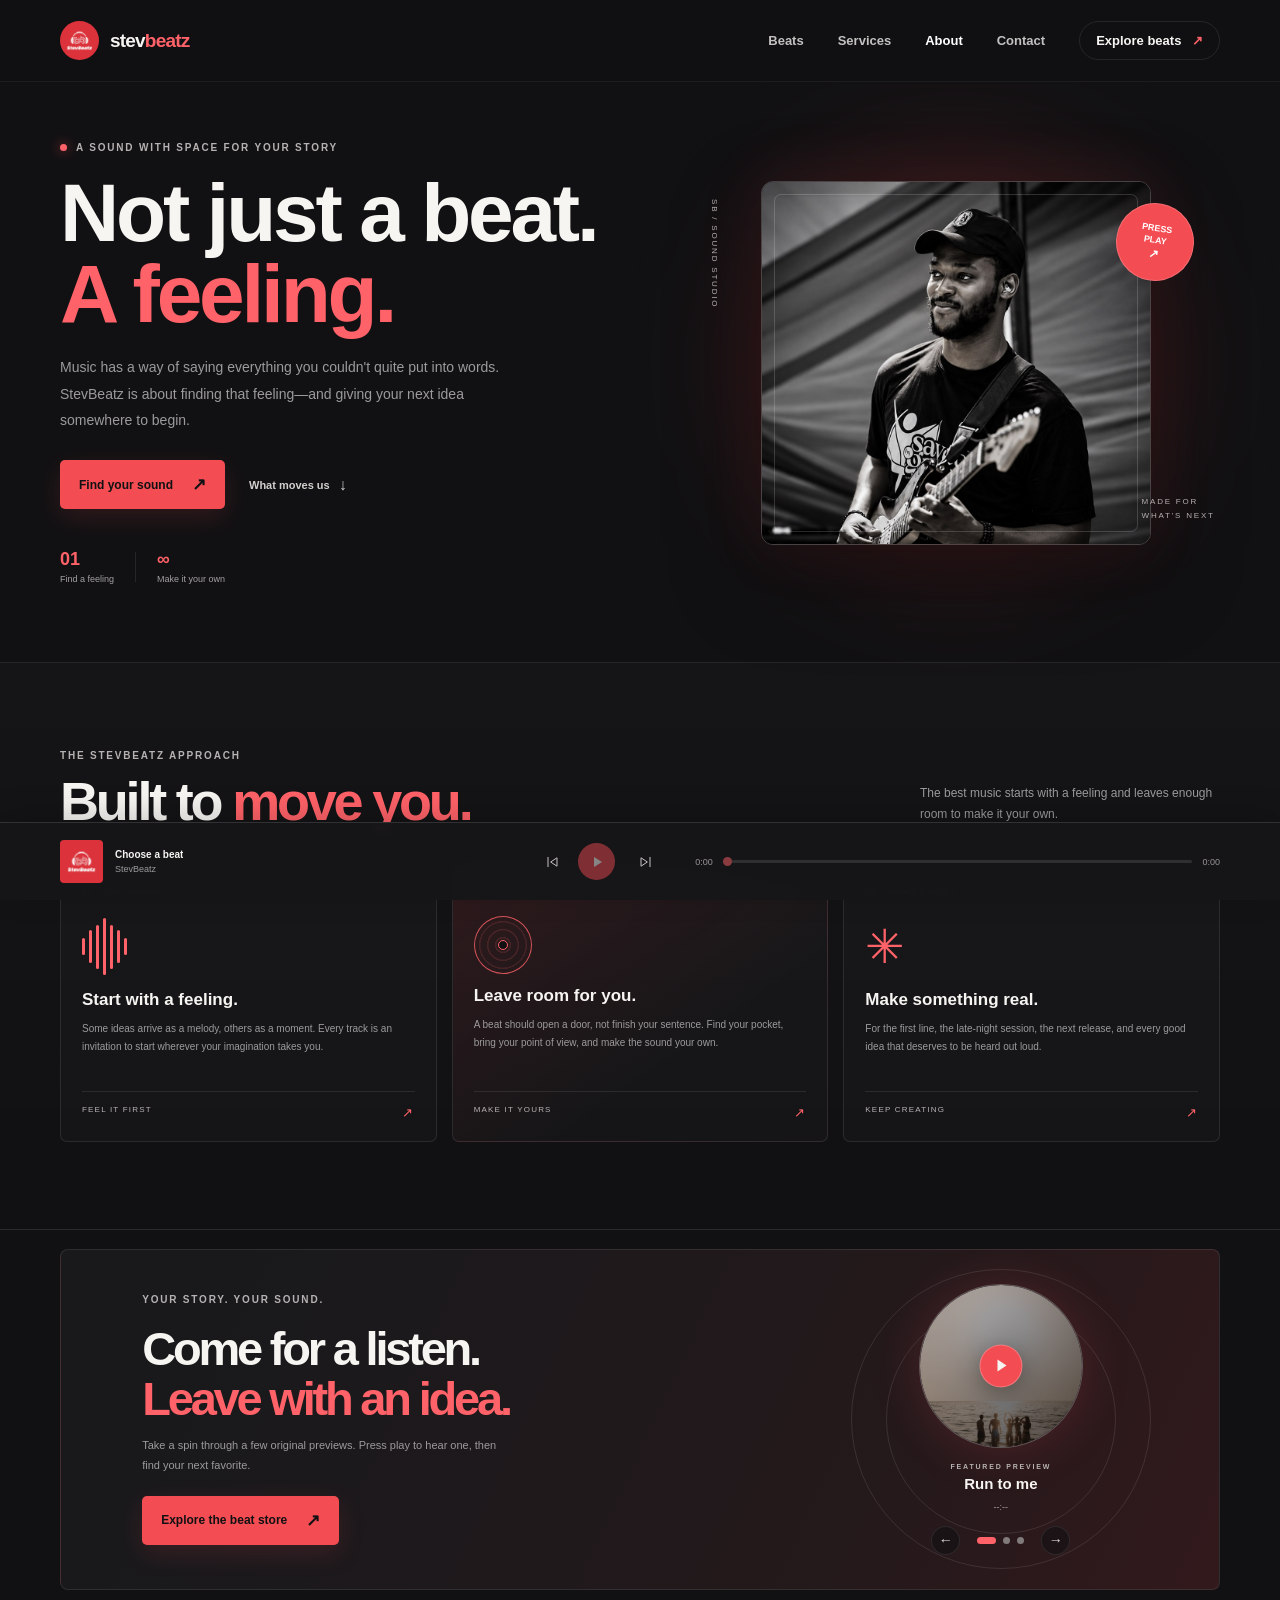
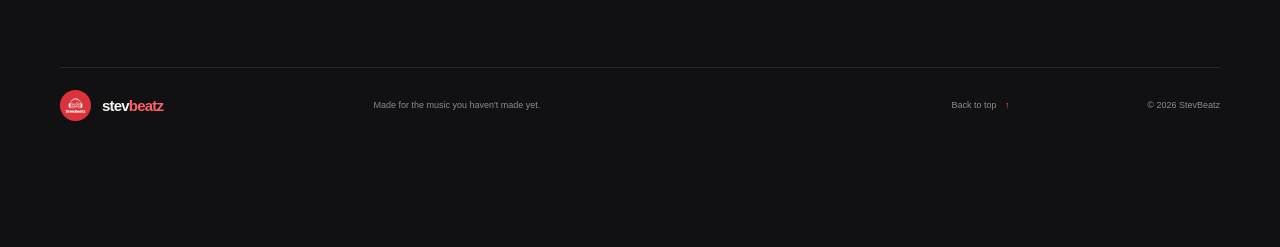
==== about.html @ 4cb7e331 "update" ====
<!doctype html>
<html lang="en">
  <head>
    <meta charset="utf-8">
    <meta name="viewport" content="width=device-width, initial-scale=1">
    <meta name="theme-color" content="#111113">
    <meta name="robots" content="index,follow,max-image-preview:large">
    <meta name="description" content="Meet StevBeatz, an independent music producer creating original beats and helping artists shape their sound from the first idea to the final mix.">
    <meta property="og:type" content="website">
    <meta property="og:site_name" content="StevBeatz">
    <meta property="og:title" content="About StevBeatz | Music Producer &amp; Original Beats">
    <meta property="og:description" content="Meet StevBeatz, an independent music producer creating original beats and helping artists shape their sound from the first idea to the final mix.">
    <meta property="og:url" content="https://stevbeatz.com.gh/about.html">
    <meta property="og:image" content="https://stevbeatz.com.gh/images/stevbeatz-cover.jpg">
    <meta property="og:image:alt" content="StevBeatz artwork">
    <meta name="twitter:card" content="summary_large_image">
    <meta name="twitter:title" content="About StevBeatz | Music Producer &amp; Original Beats">
    <meta name="twitter:description" content="Meet StevBeatz, an independent music producer creating original beats and helping artists shape their sound from the first idea to the final mix.">
    <meta name="twitter:image" content="https://stevbeatz.com.gh/images/stevbeatz-cover.jpg">
    <meta name="twitter:image:alt" content="StevBeatz artwork">
    <link rel="canonical" href="https://stevbeatz.com.gh/about.html">
    <title>About StevBeatz | Music Producer &amp; Original Beats</title>
    <script type="application/ld+json">
      {
        "@context": "https://schema.org",
        "@type": "AboutPage",
        "name": "About StevBeatz",
        "url": "https://stevbeatz.com.gh/about.html",
        "isPartOf": { "@id": "https://stevbeatz.com.gh/#website" },
        "about": { "@id": "https://stevbeatz.com.gh/#organization" }
      }
    </script>
    <link rel="icon" href="images/stevbeatz-cover.jpg" type="image/jpeg">
    <link rel="preload" href="images/stevbeatz-cover.jpg" as="image">
    <link rel="stylesheet" href="css/styles.css">
    <script src="js/app.js?v=2" defer></script>
    <script src="js/player.js?v=2" defer></script>
    <script src="js/listening-slideshow.js?v=1" defer></script>
    <script src="js/beats.js?v=2" defer></script>
    <script src="js/contact.js?v=2" defer></script>
    <script src="js/navigation.js?v=2" defer></script>
  </head>
  <body>
    <a class="skip-link" href="#main-content">Skip to content</a>
    <header class="site-header" id="top">
      <a class="brand" href="index.html#home" aria-label="StevBeatz home"><img src="images/stevbeatz-cover.jpg" alt="" width="44" height="44"><span>stev<span class="brand-accent">beatz</span></span></a>
      <button class="menu-toggle" type="button" aria-expanded="false" aria-controls="primary-nav" aria-label="Open navigation"><span></span><span></span></button>
      <nav class="primary-nav" id="primary-nav" aria-label="Main navigation"><a href="beats.html">Beats</a><a href="index.html#services">Services</a><a href="about.html" aria-current="page">About</a><a href="contact-us.html">Contact</a><a class="nav-cta" href="beats.html">Explore beats <span aria-hidden="true">↗</span></a></nav>
    </header>
    <main id="main-content">
      <section class="inner-hero page-width about-hero">
        <div class="inner-hero-copy">
          <p class="eyebrow"><span class="live-dot"></span> A sound with space for your story</p>
          <h1>Not just a beat.<br><span>A feeling.</span></h1>
          <p>Music has a way of saying everything you couldn't quite put into words. StevBeatz is about finding that feeling—and giving your next idea somewhere to begin.</p>
          <div class="hero-actions"><a class="button button-primary" href="beats.html">Find your sound <span aria-hidden="true">↗</span></a><a class="text-link" href="#the-approach">What moves us <span aria-hidden="true">↓</span></a></div>
          <div class="about-stat-row"><div><strong>01</strong><span>Find a feeling</span></div><i></i><div><strong>∞</strong><span>Make it your own</span></div></div>
        </div>
        <div class="inner-hero-visual">
          <div class="visual-halo"></div><div class="about-record"><img src="images/steve-portrait.jpg" alt="StevBeatz playing electric guitar during a performance" width="1000" height="932" fetchpriority="high" decoding="async"></div>
          <span class="visual-index">SB / SOUND STUDIO</span><span class="visual-stamp">PRESS<br>PLAY <b>↗</b></span><span class="visual-note">MADE FOR<br>WHAT'S NEXT</span>
        </div>
      </section>
      <section class="manifesto-section section-pad" id="the-approach">
        <div class="page-width">
          <div class="section-heading"><div><p class="eyebrow">The StevBeatz approach</p><h2>Built to <span>move you.</span></h2></div><p class="section-intro">The best music starts with a feeling and leaves enough room to make it your own.</p></div>
          <div class="manifesto-grid">
            <article class="manifesto-card"><span class="manifesto-index">01 / THE SPARK</span><span class="manifesto-symbol symbol-wave" aria-hidden="true"><i></i><i></i><i></i><i></i><i></i><i></i><i></i></span><h3>Start with a feeling.</h3><p>Some ideas arrive as a melody, others as a moment. Every track is an invitation to start wherever your imagination takes you.</p><span class="manifesto-detail">FEEL IT FIRST <span>↗</span></span></article>
            <article class="manifesto-card manifesto-card-featured"><span class="manifesto-index">02 / YOUR STORY</span><span class="manifesto-symbol symbol-record" aria-hidden="true"><i></i></span><h3>Leave room for you.</h3><p>A beat should open a door, not finish your sentence. Find your pocket, bring your point of view, and make the sound your own.</p><span class="manifesto-detail">MAKE IT YOURS <span>↗</span></span></article>
            <article class="manifesto-card"><span class="manifesto-index">03 / WHAT'S NEXT</span><span class="manifesto-symbol symbol-flare" aria-hidden="true">✳</span><h3>Make something real.</h3><p>For the first line, the late-night session, the next release, and every good idea that deserves to be heard out loud.</p><span class="manifesto-detail">KEEP CREATING <span>↗</span></span></article>
          </div>
        </div>
      </section>
      <section class="listening-section page-width">
        <div class="listening-card">
          <div class="listening-copy">
            <p class="eyebrow">Your story. Your sound.</p>
            <h2>Come for a listen.<br><span>Leave with an idea.</span></h2>
            <p>Take a spin through a few original previews. Press play to hear one, then find your next favorite.</p>
            <a class="button button-primary" href="beats.html">Explore the beat store <span aria-hidden="true">↗</span></a>
          </div>
          <div class="listening-art">
            <span class="listening-orbit orbit-a" aria-hidden="true"></span>
            <span class="listening-orbit orbit-b" aria-hidden="true"></span>
            <div class="listening-slides" aria-label="Featured beat previews">
              <article class="listening-slide beat-card" data-title="Run to me" data-src="audio/Run%20to%20me.mp3" aria-roledescription="slide" aria-label="1 of 3">
                <div class="listening-slide-art beat-art">
                  <img src="images/sunset-cover.jpg" alt="Friends enjoying an evening at the beach" loading="lazy" width="800" height="1200">
                  <button class="card-play listening-play" type="button" aria-label="Play Run to me"><span class="play-icon" aria-hidden="true"></span></button>
                </div>
                <div class="listening-slide-info"><span class="eyebrow">FEATURED PREVIEW</span><h3>Run to me</h3><span class="track-length">--:--</span></div>
              </article>
              <article class="listening-slide beat-card" data-title="Move it" data-src="audio/Move%20it.mp3" aria-roledescription="slide" aria-label="2 of 3" hidden>
                <div class="listening-slide-art beat-art art-blue art-photo art-move">
                  <img src="images/city-cover.jpg" alt="City lights after dark" loading="lazy" width="1200" height="1200">
                  <button class="card-play listening-play" type="button" aria-label="Play Move it"><span class="play-icon" aria-hidden="true"></span></button>
                </div>
                <div class="listening-slide-info"><span class="eyebrow">FEATURED PREVIEW</span><h3>Move it</h3><span class="track-length">--:--</span></div>
              </article>
              <article class="listening-slide beat-card" data-title="Blue" data-src="audio/Blue.mp3" aria-roledescription="slide" aria-label="3 of 3" hidden>
                <div class="listening-slide-art beat-art art-photo">
                  <img src="images/boat-cover.jpg" alt="A boat resting on a quiet lake" loading="lazy" width="800" height="1200">
                  <button class="card-play listening-play" type="button" aria-label="Play Blue"><span class="play-icon" aria-hidden="true"></span></button>
                </div>
                <div class="listening-slide-info"><span class="eyebrow">FEATURED PREVIEW</span><h3>Blue</h3><span class="track-length">--:--</span></div>
              </article>
            </div>
            <div class="listening-controls" role="group" aria-label="Beat slideshow controls">
              <button class="listening-step" type="button" data-slide-step="-1" aria-label="Previous beat">←</button>
              <div class="listening-pagination" role="group" aria-label="Choose a beat">
                <button class="listening-dot is-active" type="button" data-slide-to="0" aria-label="Show beat 1" aria-pressed="true"></button>
                <button class="listening-dot" type="button" data-slide-to="1" aria-label="Show beat 2" aria-pressed="false"></button>
                <button class="listening-dot" type="button" data-slide-to="2" aria-label="Show beat 3" aria-pressed="false"></button>
              </div>
              <button class="listening-step" type="button" data-slide-step="1" aria-label="Next beat">→</button>
            </div>
          </div>
        </div>
      </section>
    </main>
    <footer class="site-footer page-width"><a class="brand footer-brand" href="index.html#home"><img src="images/stevbeatz-cover.jpg" alt="" loading="lazy" width="44" height="44"><span>stev<span class="brand-accent">beatz</span></span></a><p>Made for the music you haven't made yet.</p><a class="back-to-top" href="#top">Back to top <span aria-hidden="true">↑</span></a><span class="copyright">© <span id="current-year"></span> StevBeatz</span></footer>
    <div class="audio-player" id="audio-player" aria-label="Audio player">
      <audio id="audio-element" preload="none"></audio><div class="player-track"><button class="player-cover-button" id="open-full-player" type="button" aria-label="View full beat and artwork" disabled><img id="player-cover" src="images/stevbeatz-cover.jpg" alt="" width="48" height="48"><span aria-hidden="true">↗</span></button><div class="player-track-copy"><strong id="player-title">Choose a beat</strong><span>StevBeatz</span></div></div>
      <div class="player-controls"><button class="player-skip" id="previous-track" type="button" aria-label="Previous beat"><svg viewBox="0 0 24 24" aria-hidden="true"><path d="M6 5v14M19 6l-9 6 9 6z"></path></svg></button><button class="player-play" id="player-play" type="button" aria-label="Play" disabled><span class="play-icon" aria-hidden="true"></span></button><button class="player-skip" id="next-track" type="button" aria-label="Next beat"><svg viewBox="0 0 24 24" aria-hidden="true"><path d="M18 5v14M5 6l9 6-9 6z"></path></svg></button></div>
      <div class="player-progress"><span id="current-time">0:00</span><input id="seek-bar" type="range" min="0" max="100" value="0" aria-label="Track progress" disabled><span id="duration-time">0:00</span></div><p class="player-status" id="player-status" role="status" aria-live="polite">Pick a preview to start listening.</p>
    </div>
    <dialog class="now-playing" id="now-playing" aria-labelledby="expanded-title"><div class="now-playing-panel"><button class="now-playing-close" id="close-full-player" type="button" aria-label="Close full player">×</button><div class="now-playing-art"><img id="expanded-cover" src="images/stevbeatz-cover.jpg" alt="" width="700" height="700"></div><div class="now-playing-details"><p class="eyebrow"><span class="live-dot"></span> Now playing</p><h2 id="expanded-title">Choose a beat</h2><p>StevBeatz original preview</p><div class="expanded-progress"><span id="expanded-current-time">0:00</span><input id="expanded-seek-bar" type="range" min="0" max="100" value="0" aria-label="Track progress" disabled><span id="expanded-duration-time">0:00</span></div><div class="player-controls expanded-controls"><button class="player-skip" id="expanded-previous-track" type="button" aria-label="Previous beat"><svg viewBox="0 0 24 24" aria-hidden="true"><path d="M6 5v14M19 6l-9 6 9 6z"></path></svg></button><button class="player-play" id="expanded-player-play" type="button" aria-label="Play" disabled><span class="play-icon" aria-hidden="true"></span></button><button class="player-skip" id="expanded-next-track" type="button" aria-label="Next beat"><svg viewBox="0 0 24 24" aria-hidden="true"><path d="M18 5v14M5 6l9 6-9 6z"></path></svg></button></div></div></div></dialog>
  </body>
</html>
---- css/styles.css ----
:root {
  color-scheme: dark;
  --bg: #111113;
  --surface: #19191c;
  --text: #f7f5f2;
  --muted: #9c9a9b;
  --accent: #f34c53;
  --accent-bright: #ff6268;
  --line: rgba(255, 255, 255, .09);
  --page-width: 1160px;
}

* { box-sizing: border-box; }
html { scroll-behavior: smooth; scroll-padding-top: 100px; }
body { margin: 0; padding-bottom: 104px; background: var(--bg); color: var(--text); font-family: "DM Sans", "Segoe UI", sans-serif; -webkit-font-smoothing: antialiased; }
button, input { font: inherit; }
button, a { -webkit-tap-highlight-color: transparent; }
a { color: inherit; text-decoration: none; }
button { color: inherit; }
::selection { color: #fff; background: var(--accent); }
.skip-link { position: fixed; z-index: 100; top: 10px; left: 10px; padding: 11px 15px; border-radius: 4px; background: var(--accent-bright); color: var(--bg); font-size: 13px; font-weight: 700; transform: translateY(calc(-100% - 14px)); transition: transform .2s; }
.skip-link:focus { transform: translateY(0); }
.page-width { width: min(var(--page-width), calc(100% - 64px)); margin-inline: auto; }
.visually-hidden { position: absolute; width: 1px; height: 1px; padding: 0; margin: -1px; overflow: hidden; clip: rect(0, 0, 0, 0); white-space: nowrap; border: 0; }

.site-header { position: sticky; z-index: 20; top: 0; display: flex; align-items: center; justify-content: space-between; width: 100%; height: 82px; padding: 0 max(32px, calc((100% - var(--page-width)) / 2)); border-bottom: 1px solid rgba(255,255,255,.055); background: rgba(17,17,19,.86); backdrop-filter: blur(18px); }
.brand { display: inline-flex; align-items: center; gap: 11px; font-size: 19px; font-weight: 700; letter-spacing: -.8px; }
.brand img { width: 39px; height: 39px; object-fit: cover; border-radius: 50%; }
.brand-accent { color: var(--accent-bright); }
.primary-nav { display: flex; align-items: center; gap: 34px; color: #c4c1c1; font-size: 13px; font-weight: 600; }
.primary-nav > a:not(.nav-cta):hover, .text-link:hover, .back-to-top:hover { color: var(--accent-bright); }
.nav-cta { padding: 11px 16px; border: 1px solid var(--line); border-radius: 999px; color: var(--text); transition: border-color .2s, background .2s; }
.nav-cta:hover { border-color: var(--accent); background: rgba(243,76,83,.1); }
.nav-cta span { padding-left: 7px; color: var(--accent-bright); }
.menu-toggle { display: none; }

.hero { position: relative; display: grid; grid-template-columns: 1fr .86fr; align-items: center; gap: 58px; min-height: 635px; padding-top: 42px; padding-bottom: 63px; }
.hero-copy { position: relative; z-index: 2; padding-top: 6px; }
.eyebrow { display: flex; align-items: center; gap: 9px; margin: 0 0 19px; color: #b7b2b1; font-size: 10px; font-weight: 700; letter-spacing: 1.8px; text-transform: uppercase; }
.live-dot { display: inline-block; flex: 0 0 auto; width: 7px; height: 7px; border-radius: 50%; background: var(--accent-bright); box-shadow: 0 0 12px rgba(243,76,83,.7); }
h1, h2, h3 { margin-top: 0; }
h1, h2 { font-family: "Segoe UI", sans-serif; letter-spacing: -3.2px; }
h1 { margin-bottom: 22px; font-size: clamp(56px, 7vw, 88px); font-weight: 600; line-height: .99; }
h1 span, h2 span { color: var(--accent-bright); }
.hero-description { max-width: 415px; margin-bottom: 29px; color: var(--muted); font-size: 15px; line-height: 1.85; }
.hero-actions { display: flex; align-items: center; gap: 24px; flex-wrap: wrap; }
.button { display: inline-flex; min-height: 49px; align-items: center; justify-content: center; gap: 19px; padding: 0 19px; border-radius: 5px; font-size: 12px; font-weight: 700; transition: transform .2s, background .2s, box-shadow .2s; }
.button:hover { transform: translateY(-2px); }
.button-primary { background: var(--accent); color: var(--bg); box-shadow: 0 8px 26px rgba(243,76,83,.15); }
.button-primary:hover { background: var(--accent-bright); box-shadow: 0 10px 30px rgba(243,76,83,.28); }
.button-primary span { font-size: 17px; }
.text-link { display: inline-flex; align-items: center; gap: 9px; color: #d3d0ce; font-size: 11px; font-weight: 600; transition: color .2s; }
.text-link span { font-size: 16px; }
.hero-note { display: flex; align-items: center; gap: 15px; margin-top: 52px; color: var(--muted); font-size: 10px; line-height: 1.7; }
.hero-note strong { color: #e5e1df; font-size: 11px; font-weight: 600; }
.note-bars { display: flex; height: 29px; align-items: center; gap: 3px; }
.note-bars i { width: 3px; height: 11px; border-radius: 3px; background: var(--accent); animation: equalize .85s ease-in-out infinite alternate; }
.note-bars i:nth-child(2) { height: 23px; animation-delay: .2s; }
.note-bars i:nth-child(3) { height: 16px; animation-delay: .4s; }
.note-bars i:nth-child(4) { height: 26px; animation-delay: .12s; }
.note-bars i:nth-child(5) { height: 12px; animation-delay: .3s; }
@keyframes equalize { to { transform: scaleY(.42); opacity: .65; } }
.hero-art { position: relative; display: grid; min-height: 440px; place-items: center; }
.art-glow { position: absolute; width: 75%; aspect-ratio: 1; border-radius: 50%; background: rgba(243,76,83,.19); filter: blur(76px); }
.art-frame { position: relative; z-index: 1; width: min(390px, 100%); overflow: hidden; border: 1px solid rgba(255,255,255,.16); border-radius: 13px; box-shadow: 0 26px 90px rgba(0,0,0,.42); transform: rotate(2deg); }
.art-frame img { display: block; width: 100%; height: auto; }
.art-label { position: absolute; right: 12px; bottom: 12px; display: flex; align-items: center; gap: 8px; padding: 9px 11px; border: 1px solid rgba(255,255,255,.14); border-radius: 5px; background: rgba(17,17,19,.8); font-size: 9px; font-weight: 600; backdrop-filter: blur(10px); }
.art-orbit { position: absolute; aspect-ratio: 1; border: 1px solid rgba(255,255,255,.09); border-radius: 50%; }
.orbit-one { width: min(470px,100%); }
.orbit-two { width: min(530px,100%); }
.art-sticker { position: absolute; z-index: 2; top: 42px; right: 5px; display: grid; width: 78px; height: 78px; place-content: center; border: 1px solid rgba(255,255,255,.18); border-radius: 50%; background: var(--accent); color: white; font-size: 10px; font-weight: 700; line-height: 1.2; text-align: center; transform: rotate(11deg); }

.section-pad { padding-block: 87px; }
.beats-section { border-top: 1px solid var(--line); border-bottom: 1px solid var(--line); background: linear-gradient(180deg,rgba(255,255,255,.012),transparent 82%); }
.section-heading { display: flex; align-items: end; justify-content: space-between; gap: 25px; margin-bottom: 34px; }
.section-heading .eyebrow, .about-copy .eyebrow, .contact-copy .eyebrow { margin-bottom: 12px; }
h2 { margin-bottom: 0; font-size: clamp(38px, 5vw, 54px); font-weight: 600; line-height: 1.07; }
.section-intro { max-width: 300px; margin-bottom: 5px; color: var(--muted); font-size: 12px; line-height: 1.8; }
.beat-toolbar { display: flex; align-items: center; justify-content: space-between; gap: 18px; margin-bottom: 25px; }
.filter-tabs { display: flex; align-items: center; gap: 8px; }
.filter-button { display: flex; align-items: center; gap: 10px; min-height: 36px; padding: 0 13px; border: 1px solid transparent; border-radius: 4px; background: transparent; color: #a4a1a1; font-size: 10px; cursor: pointer; transition: color .2s, background .2s, border-color .2s; }
.filter-button:hover { color: #fff; }
.filter-button.is-active { border-color: var(--line); background: var(--surface); color: white; }
.filter-button span { color: #878283; font-size: 9px; }
.search-box { display: flex; width: min(240px, 45vw); height: 37px; align-items: center; gap: 9px; padding: 0 10px; border: 1px solid var(--line); border-radius: 4px; background: #171719; color: #868384; }
.search-box svg { width: 15px; height: 15px; fill: none; stroke: currentColor; stroke-width: 1.7; }
.search-box input { width: 100%; min-width: 0; border: 0; outline: 0; background: transparent; color: var(--text); font-size: 10px; }
.search-box input::placeholder { color: #777477; }
.search-box kbd { min-width: 18px; padding: 2px 5px; border: 1px solid var(--line); border-radius: 3px; color: #888; font-size: 9px; text-align: center; }
.beat-grid { display: grid; grid-template-columns: repeat(4, minmax(0, 1fr)); gap: 19px; }
.beat-card { min-width: 0; animation: card-in .35s ease both; }
.beat-card[hidden] { display: none; }
@keyframes card-in { from { opacity: 0; transform: translateY(8px); } to { opacity: 1; transform: translateY(0); } }
.beat-art { position: relative; overflow: hidden; aspect-ratio: 1.1; border: 1px solid rgba(255,255,255,.08); border-radius: 7px; background: #302326; isolation: isolate; }
.beat-art::before { position: absolute; z-index: 1; inset: 0; background: linear-gradient(140deg, rgba(0,0,0,.12), rgba(0,0,0,.64)); content: ""; }
.beat-art img { display: block; width: 100%; height: 100%; object-fit: cover; opacity: .82; transition: transform .45s, opacity .3s; }
.beat-card:hover .beat-art img { transform: scale(1.06); opacity: .94; }
.art-violet { background: #322536; }
.art-violet img { filter: hue-rotate(43deg) saturate(.78); }
.art-blue { background: #202d39; }
.art-blue img { filter: hue-rotate(160deg) saturate(.68); }
.art-gold { background: #443426; }
.art-gold img { filter: hue-rotate(318deg) saturate(.78); }
.beat-art.art-photo img { filter: none; }
.beat-art.art-paloma img { object-position: center 58%; }
.beat-art.art-she img { object-position: center 30%; }
.beat-art.art-move img { object-position: center 48%; }
.track-number, .beat-tag { position: absolute; z-index: 2; color: rgba(255,255,255,.78); font-size: 9px; font-weight: 600; letter-spacing: 1px; }
.track-number { top: 12px; left: 13px; }
.beat-tag { right: 11px; bottom: 12px; padding: 5px 8px; border: 1px solid rgba(255,255,255,.22); border-radius: 20px; background: rgba(17,17,19,.4); font-size: 8px; letter-spacing: .5px; backdrop-filter: blur(6px); }
.card-play { position: absolute; z-index: 2; top: 50%; left: 50%; display: grid; width: 47px; height: 47px; place-items: center; border: 0; border-radius: 50%; background: var(--accent); box-shadow: 0 4px 24px rgba(0,0,0,.25); cursor: pointer; opacity: 0; transform: translate(-50%,-40%) scale(.9); transition: opacity .2s, transform .2s, background .2s; }
.beat-card:hover .card-play, .beat-card:focus-within .card-play, .beat-card.is-playing .card-play { opacity: 1; transform: translate(-50%,-50%) scale(1); }
.card-play:hover { background: var(--accent-bright); }
.play-icon { display: block; width: 0; height: 0; margin-left: 3px; border-top: 6px solid transparent; border-bottom: 6px solid transparent; border-left: 9px solid currentColor; }
.is-playing .play-icon, .player-play.is-playing .play-icon { width: 9px; height: 12px; margin: 0; border: 0; border-right: 3px solid currentColor; border-left: 3px solid currentColor; }
.favorite-button { position: absolute; z-index: 2; top: 8px; right: 8px; display: grid; width: 31px; height: 31px; place-items: center; border: 1px solid rgba(255,255,255,.18); border-radius: 50%; background: rgba(17,17,19,.45); color: white; cursor: pointer; backdrop-filter: blur(7px); transition: color .2s, background .2s; }
.favorite-button:hover, .favorite-button[aria-pressed="true"] { background: var(--accent); color: white; }
.favorite-button svg { width: 14px; fill: none; stroke: currentColor; stroke-width: 1.7; }
.favorite-button[aria-pressed="true"] svg { fill: currentColor; }
.store-card[data-title="Move it"] .favorite-button svg { display: none; }
.store-card[data-title="Move it"] .favorite-button::before { content: "\2661"; font-size: 19px; line-height: 1; }
.store-card[data-title="Move it"] .favorite-button[aria-pressed="true"]::before { content: "\2665"; }
.beat-info { display: flex; align-items: center; justify-content: space-between; gap: 8px; padding-top: 13px; }
.beat-info h3 { margin-bottom: 4px; font-size: 14px; font-weight: 600; }
.beat-info p { margin-bottom: 0; color: #8d898a; font-size: 9px; }
.track-length { color: #a39fa0; font-size: 9px; font-variant-numeric: tabular-nums; }
.empty-state { padding: 35px 0; color: var(--muted); font-size: 12px; text-align: center; }

.about-section { overflow: hidden; }
.about-layout { position: relative; display: grid; grid-template-columns: 1fr 1.2fr .48fr; align-items: center; gap: 48px; }
.about-mark { position: relative; width: min(265px, 100%); overflow: hidden; border: 1px solid rgba(255,255,255,.12); border-radius: 50%; box-shadow: 0 0 75px rgba(243,76,83,.13); }
.about-mark img { display: block; width: 100%; height: auto; }
.about-copy h2 { margin-bottom: 18px; font-size: clamp(37px, 4vw, 48px); }
.about-copy > p:not(.eyebrow) { max-width: 410px; margin-bottom: 21px; color: var(--muted); font-size: 12px; line-height: 1.9; }
.about-side-note { display: flex; flex-direction: column; align-items: flex-start; gap: 12px; padding-left: 25px; border-left: 1px solid var(--line); color: #bdb8b8; font-size: 10px; }
.about-side-note > span:first-child { color: var(--accent-bright); font-size: 9px; letter-spacing: 1px; }
.about-side-note p { margin: 0; font-size: 17px; font-weight: 500; line-height: 1.35; }
.about-side-note .side-line { width: 1px; height: 26px; margin-left: 5px; background: var(--accent); }

.contact-section { padding-top: 20px; padding-bottom: 78px; }
.contact-card { position: relative; display: flex; min-height: 315px; align-items: center; justify-content: space-between; overflow: hidden; padding: 44px 7.5%; border: 1px solid rgba(255,255,255,.1); border-radius: 8px; background: linear-gradient(110deg, #1d1b1e, #241719 75%, #3b1b1e); }
.contact-copy { position: relative; z-index: 2; }
.contact-copy h2 { margin-bottom: 12px; font-size: clamp(40px, 5vw, 53px); }
.contact-copy > p:not(.eyebrow) { margin-bottom: 22px; color: var(--muted); font-size: 11px; }
.contact-graphic { position: absolute; top: 0; right: 6%; display: grid; width: 330px; height: 100%; place-items: center; }
.graphic-ring { position: absolute; border: 1px solid rgba(255,107,112,.15); border-radius: 50%; }
.ring-a { width: 220px; height: 220px; }
.ring-b { width: 285px; height: 285px; }
.ring-c { width: 350px; height: 350px; }
.graphic-play { position: relative; z-index: 1; display: grid; width: 79px; height: 79px; place-items: center; border: 1px solid rgba(255,255,255,.22); border-radius: 50%; background: var(--accent); box-shadow: 0 0 58px rgba(243,76,83,.32); }
.graphic-play .play-icon { margin-left: 5px; border-top-width: 9px; border-bottom-width: 9px; border-left-width: 13px; }
.graphic-caption { position: absolute; right: 0; bottom: 29px; color: rgba(255,255,255,.43); font-size: 8px; letter-spacing: 2px; line-height: 1.8; text-align: right; }
.site-footer { display: grid; grid-template-columns: 1fr 1.5fr 1fr auto; align-items: center; gap: 20px; min-height: 76px; border-top: 1px solid var(--line); color: #8e8a8b; }
.footer-brand { color: var(--text); font-size: 15px; }
.footer-brand img { width: 31px; height: 31px; }
.site-footer > p { margin: 0; font-size: 9px; }
.back-to-top { justify-self: center; font-size: 9px; transition: color .2s; }
.back-to-top span { padding-left: 6px; color: var(--accent-bright); }
.copyright { font-size: 9px; }
.primary-nav a[aria-current="page"] { color: #fff; }

.inner-hero { position: relative; display: grid; min-height: 580px; grid-template-columns: 1.05fr .95fr; align-items: center; gap: 48px; padding-block: 48px 66px; }
.inner-hero-copy { position: relative; z-index: 2; }
.inner-hero-copy h1, .contact-hero-copy h1, .store-hero-copy h1 { margin-bottom: 20px; font-size: clamp(58px, 7vw, 82px); }
.inner-hero-copy > p:not(.eyebrow), .contact-hero-copy > p:not(.eyebrow), .store-hero-copy > p:not(.eyebrow) { max-width: 460px; margin-bottom: 26px; color: var(--muted); font-size: 14px; line-height: 1.9; }
.about-stat-row { display: flex; align-items: center; gap: 21px; margin-top: 40px; }
.about-stat-row > div { display: flex; flex-direction: column; gap: 4px; }
.about-stat-row strong { color: var(--accent-bright); font-size: 18px; font-weight: 600; }
.about-stat-row div span { color: #a4a0a1; font-size: 9px; }
.about-stat-row > i { width: 1px; height: 30px; background: var(--line); }
.inner-hero-visual { position: relative; display: grid; min-height: 420px; place-items: center; }
.visual-halo { position: absolute; width: 72%; aspect-ratio: 1; border-radius: 50%; background: rgba(243,76,83,.2); filter: blur(72px); }
.about-record { position: relative; z-index: 1; width: min(390px, 88%); aspect-ratio: 1.073; overflow: hidden; border: 1px solid rgba(255,255,255,.2); border-radius: 12px; box-shadow: 0 30px 90px rgba(0,0,0,.4), 0 0 65px rgba(243,76,83,.12); animation: record-float 5s ease-in-out infinite alternate; }
.about-record::after { position: absolute; inset: 12px; border: 1px solid rgba(255,255,255,.16); border-radius: 7px; content: ""; pointer-events: none; }
.about-record img { display: block; width: 100%; height: 100%; object-fit: cover; }
@keyframes record-float { to { transform: translateY(-10px) rotate(1deg); } }
.visual-index, .visual-note { position: absolute; z-index: 2; color: #b6aeb0; font-size: 8px; letter-spacing: 1.8px; line-height: 1.7; }
.visual-index { top: 11%; left: 3%; writing-mode: vertical-rl; }
.visual-note { right: 1%; bottom: 12%; }
.visual-stamp { position: absolute; z-index: 2; top: 12%; right: 5%; display: grid; width: 78px; height: 78px; align-content: center; justify-items: center; border: 1px solid rgba(255,255,255,.18); border-radius: 50%; background: var(--accent); color: white; font-size: 9px; font-weight: 700; line-height: 1.35; text-align: center; transform: rotate(9deg); }
.visual-stamp b { font-size: 12px; }
.manifesto-section { border-top: 1px solid var(--line); border-bottom: 1px solid var(--line); background: linear-gradient(180deg,rgba(255,255,255,.017),transparent 90%); }
.manifesto-grid { display: grid; grid-template-columns: repeat(3,minmax(0,1fr)); gap: 15px; }
.manifesto-card { position: relative; display: flex; min-height: 277px; flex-direction: column; align-items: flex-start; padding: 21px; overflow: hidden; border: 1px solid var(--line); border-radius: 7px; background: rgba(255,255,255,.018); transition: transform .24s,border-color .24s,background .24s; }
.manifesto-card:hover { transform: translateY(-5px); border-color: rgba(255,98,104,.35); background: rgba(243,76,83,.04); }
.manifesto-card-featured { background: linear-gradient(145deg,rgba(243,76,83,.13),rgba(255,255,255,.018) 65%); }
.manifesto-index { color: #a69e9f; font-size: 8px; letter-spacing: 1.4px; }
.manifesto-symbol { display: flex; height: 62px; align-items: center; gap: 4px; margin: 20px 0 12px; color: var(--accent-bright); }
.symbol-wave i { width: 3px; border-radius: 3px; background: var(--accent-bright); }
.symbol-wave i:nth-child(1),.symbol-wave i:nth-child(7) { height: 17px; }
.symbol-wave i:nth-child(2),.symbol-wave i:nth-child(6) { height: 33px; }
.symbol-wave i:nth-child(3),.symbol-wave i:nth-child(5) { height: 44px; }
.symbol-wave i:nth-child(4) { height: 57px; }
.symbol-record { width: 58px; height: 58px; justify-content: center; border: 1px solid rgba(255,98,104,.8); border-radius: 50%; background: repeating-radial-gradient(circle,transparent 0 6px,rgba(255,98,104,.14) 7px 8px); }
.symbol-record i { width: 10px; height: 10px; border: 1px solid var(--accent-bright); border-radius: 50%; background: var(--bg); }
.symbol-flare { font-size: 47px; }
.manifesto-card h3 { margin: 0 0 10px; font-size: 17px; font-weight: 600; }
.manifesto-card > p { margin: 0 0 18px; color: var(--muted); font-size: 10px; line-height: 1.8; }
.manifesto-detail { display: flex; width: 100%; justify-content: space-between; margin-top: auto; padding-top: 13px; border-top: 1px solid var(--line); color: #bab3b3; font-size: 8px; letter-spacing: 1.2px; }
.manifesto-detail span { color: var(--accent-bright); font-size: 13px; }
.services-section { border-top: 1px solid var(--line); border-bottom: 1px solid var(--line); background: linear-gradient(180deg,rgba(255,255,255,.017),transparent 90%); }
.services-grid { display: grid; grid-template-columns: repeat(3,minmax(0,1fr)); gap: 15px; }
.service-card { display: flex; min-height: 310px; flex-direction: column; align-items: flex-start; padding: 23px; border: 1px solid var(--line); border-radius: 7px; background: rgba(255,255,255,.018); transition: transform .24s,border-color .24s,background .24s; }
.service-card:hover { transform: translateY(-5px); border-color: rgba(255,98,104,.35); background: rgba(243,76,83,.04); }
.service-card-featured { background: linear-gradient(145deg,rgba(243,76,83,.13),rgba(255,255,255,.018) 65%); }
.service-index { color: #a69e9f; font-size: 8px; letter-spacing: 1.4px; }
.service-symbol { display: flex; height: 65px; align-items: center; margin: 15px 0 11px; color: var(--accent-bright); font-size: 38px; }
.service-symbol-mix { gap: 5px; }
.service-symbol-mix i { width: 3px; border-radius: 3px; background: var(--accent-bright); }
.service-symbol-mix i:nth-child(1),.service-symbol-mix i:nth-child(5) { height: 19px; }
.service-symbol-mix i:nth-child(2),.service-symbol-mix i:nth-child(4) { height: 37px; }
.service-symbol-mix i:nth-child(3) { height: 54px; }
.service-symbol-strings { font-size: 54px; font-weight: 300; }
.service-card h3 { margin: 0 0 10px; font-size: 17px; font-weight: 600; }
.service-card > p { margin: 0 0 22px; color: var(--muted); font-size: 10px; line-height: 1.8; }
.service-link { display: flex; width: 100%; justify-content: space-between; gap: 10px; margin-top: auto; padding-top: 13px; border-top: 1px solid var(--line); color: #e7e1e1; font-size: 10px; font-weight: 600; transition: color .2s; }
.service-link:hover,.service-link:focus-visible { color: var(--accent-bright); }
.service-link span { color: var(--accent-bright); font-size: 13px; }
.services-note { margin: 22px 0 0; color: var(--muted); font-size: 10px; text-align: center; }
.services-note a { margin-left: 4px; color: #f0e9e9; }
.services-note a span { padding-left: 3px; color: var(--accent-bright); }
.faq-section { border-top: 1px solid var(--line); background: linear-gradient(180deg,rgba(255,255,255,.012),transparent 90%); }
.faq-list { display: grid; grid-template-columns: repeat(2,minmax(0,1fr)); gap: 12px; }
.faq-item { align-self: start; padding: 18px 20px; border: 1px solid var(--line); border-radius: 6px; background: rgba(255,255,255,.018); }
.faq-item summary { position: relative; padding-right: 28px; color: #f1ebea; font-size: 13px; font-weight: 650; line-height: 1.6; cursor: pointer; list-style: none; }
.faq-item summary::-webkit-details-marker { display: none; }
.faq-item summary::after { position: absolute; top: 0; right: 0; color: var(--accent-bright); font-size: 18px; content: "+"; }
.faq-item[open] summary::after { content: "−"; }
.faq-item > p { margin: 12px 0 0; color: var(--muted); font-size: 11px; line-height: 1.8; }
.faq-item a { color: #fff; text-decoration: underline; text-decoration-color: var(--accent-bright); text-underline-offset: 3px; }
.listening-section { padding-top: 19px; padding-bottom: 77px; }
.listening-card { position: relative; display: flex; min-height: 320px; align-items: center; justify-content: space-between; overflow: hidden; padding: 44px 7%; border: 1px solid var(--line); border-radius: 8px; background: linear-gradient(115deg,#19191c 15%,#24191b 70%,#32191c); }
.listening-copy { position: relative; z-index: 2; max-width: 510px; }
.listening-copy h2 { margin-bottom: 12px; font-size: clamp(36px,4.5vw,47px); }
.listening-copy > p:not(.eyebrow) { max-width: 370px; margin-bottom: 20px; color: var(--muted); font-size: 11px; line-height: 1.8; }
.listening-art { position: absolute; z-index: 1; top: 0; right: 2%; display: flex; width: min(390px,42%); height: 100%; flex-direction: column; align-items: center; justify-content: center; gap: 12px; }
.listening-slides { position: relative; z-index: 1; width: 100%; }
.listening-slide[hidden] { display: none; }
.listening-slide-art { width: 164px; aspect-ratio: 1; margin: 0 auto; overflow: hidden; border: 1px solid rgba(255,255,255,.23); border-radius: 50%; box-shadow: 0 0 50px rgba(243,76,83,.19); }
.listening-slide-art img { border-radius: 50%; }
.listening-slide-info { position: relative; z-index: 2; margin-top: 15px; text-align: center; }
.listening-slide-info .eyebrow { justify-content: center; margin-bottom: 5px; font-size: 7px; }
.listening-slide-info h3 { margin: 0 0 4px; font-size: 15px; font-weight: 600; }
.listening-slide-info .track-length { color: #aaa4a5; font-size: 9px; }
.listening-orbit { position: absolute; z-index: 0; border: 1px solid rgba(255,255,255,.1); border-radius: 50%; pointer-events: none; }
.orbit-a { width: 230px; height: 230px; }
.orbit-b { width: 300px; height: 300px; }
.listening-play { position: absolute; z-index: 2; display: grid; width: 43px; height: 43px; place-items: center; border: 1px solid rgba(255,255,255,.25); border-radius: 50%; background: var(--accent); box-shadow: 0 5px 25px rgba(0,0,0,.35); cursor: pointer; opacity: 1; transform: translate(-50%,-50%); }
.listening-play:hover { background: var(--accent-bright); }
.listening-controls { position: relative; z-index: 2; display: flex; align-items: center; justify-content: center; gap: 17px; }
.listening-step { display: grid; width: 29px; height: 29px; place-items: center; border: 1px solid var(--line); border-radius: 50%; background: rgba(17,17,19,.58); color: #e7e1e1; font-size: 14px; cursor: pointer; transition: border-color .2s,color .2s; }
.listening-step:hover,.listening-step:focus-visible { border-color: var(--accent-bright); color: var(--accent-bright); }
.listening-pagination { display: flex; align-items: center; gap: 7px; }
.listening-dot { width: 7px; height: 7px; padding: 0; border: 0; border-radius: 50%; background: #817a7b; cursor: pointer; transition: width .2s,background .2s; }
.listening-dot.is-active { width: 19px; border-radius: 5px; background: var(--accent-bright); }
.store-hero { display: grid; min-height: 500px; grid-template-columns: 1.03fr .97fr; align-items: center; gap: 36px; padding-block: 48px 59px; }
.store-hero-copy { position: relative; z-index: 2; }
.store-hero-copy h1 { font-size: clamp(64px,8vw,95px); }
.store-hero-copy .button { margin-top: 1px; }
.store-status { display: flex; align-items: center; gap: 12px; margin-top: 35px; color: #9c9697; font-size: 9px; }
.store-status-line { width: 31px; height: 1px; background: var(--accent); }
.store-status i { padding-inline: 5px; color: var(--accent-bright); font-style: normal; }
.store-hero-art { position: relative; display: grid; min-height: 368px; place-items: center; }
.store-backdrop { position: absolute; width: 65%; aspect-ratio: 1; border-radius: 50%; background: rgba(243,76,83,.19); filter: blur(67px); }
.store-cover { position: relative; z-index: 1; width: min(300px,75%); overflow: hidden; border: 1px solid rgba(255,255,255,.18); border-radius: 9px; box-shadow: 0 24px 85px rgba(0,0,0,.5); transform: rotate(4deg); transition: transform .35s; }
.store-cover:hover { transform: rotate(0) scale(1.025); }
.store-cover img { display: block; width: 100%; }
.store-cover > span { position: absolute; right: 10px; bottom: 10px; left: 10px; padding: 11px 12px; border: 1px solid rgba(255,255,255,.17); border-radius: 4px; background: rgba(17,17,19,.78); font-size: 8px; font-weight: 700; letter-spacing: 1px; line-height: 1.5; backdrop-filter: blur(10px); }
.store-cover b { float: right; color: var(--accent-bright); font-size: 15px; }
.store-side-text { position: absolute; top: 15%; left: 1%; color: #a79e9f; font-size: 7px; letter-spacing: 2px; writing-mode: vertical-rl; }
.store-floating-label { position: absolute; z-index: 2; top: 10%; right: 0; display: flex; align-items: center; gap: 8px; padding: 9px 11px; border: 1px solid var(--line); border-radius: 25px; background: rgba(25,25,28,.87); color: #ded8d9; font-size: 8px; letter-spacing: 1px; }
.store-number { position: absolute; right: 1%; bottom: 10%; color: #fff; font-family: "Segoe UI",sans-serif; font-size: 23px; font-weight: 600; }
.store-number span { padding-inline: 7px; color: var(--accent-bright); font-size: 14px; }
.store-cover-stack { position: relative; z-index: 1; width: min(390px,95%); height: 310px; }
.cover-slab { position: absolute; width: 65%; height: 83%; overflow: hidden; border: 1px solid rgba(255,255,255,.21); border-radius: 9px; background: var(--surface); box-shadow: 0 22px 65px rgba(0,0,0,.49); transition: transform .32s; }
.cover-slab img { display: block; width: 100%; height: 100%; object-fit: cover; }
.slab-paloma { z-index: 1; top: 10%; left: 0; transform: rotate(-12deg); }
.slab-move { z-index: 2; top: 1%; left: 17%; transform: rotate(3deg); }
.slab-dog { z-index: 3; top: 5%; left: 30%; transform: rotate(-4deg); }
.slab-she { z-index: 4; top: 10%; right: 0; transform: rotate(12deg); }
.store-cover-stack:hover .slab-paloma { transform: translate(-7px,-4px) rotate(-16deg); }
.store-cover-stack:hover .slab-move { transform: translateY(-8px) rotate(0); }
.store-cover-stack:hover .slab-dog { transform: translateY(-11px) rotate(-1deg); }
.store-cover-stack:hover .slab-she { transform: translate(7px,-4px) rotate(16deg); }
.cover-slab > span { position: absolute; right: 8px; bottom: 8px; left: 8px; padding: 8px 9px; border: 1px solid rgba(255,255,255,.17); border-radius: 4px; background: rgba(17,17,19,.78); font-size: 7px; font-weight: 700; letter-spacing: 1px; line-height: 1.5; backdrop-filter: blur(10px); }
.cover-slab > span b { float: right; color: var(--accent-bright); font-size: 13px; }
.store-catalog { border-top: 1px solid var(--line); border-bottom: 1px solid var(--line); background: linear-gradient(180deg,rgba(255,255,255,.018),transparent 84%); }
.store-grid { row-gap: 33px; }
.store-card { padding: 10px 10px 13px; border: 1px solid rgba(255,255,255,.075); border-radius: 8px; background: linear-gradient(180deg,#1b1b1e,#171719); transition: border-color .2s,transform .2s,box-shadow .2s; }
.store-card:hover { transform: translateY(-4px); border-color: rgba(255,98,104,.35); box-shadow: 0 12px 30px rgba(0,0,0,.23); }
.store-card .beat-art { border-radius: 5px; aspect-ratio: 1.12; }
.store-card .beat-info { padding: 13px 3px 11px; }
.store-card .beat-info h3 { font-size: 15px; }
.store-card .beat-info p { font-size: 9px; }
.license-link { display: flex; align-items: center; justify-content: space-between; padding: 10px 3px 0; border-top: 1px solid var(--line); color: #ddd5d5; font-size: 9px; transition: color .2s; }
.license-link span { color: var(--accent-bright); font-size: 14px; }
.license-link:hover { color: var(--accent-bright); }
.license-note { display: grid; grid-template-columns: 95px 1fr auto; align-items: center; gap: 26px; min-height: 211px; margin-block: 64px 75px; padding: 25px 38px; border: 1px solid var(--line); border-radius: 8px; background: linear-gradient(105deg,rgba(243,76,83,.07),rgba(255,255,255,.015)); }
.license-note-mark { position: relative; display: grid; width: 79px; height: 79px; place-items: center; border: 1px solid rgba(255,98,104,.3); border-radius: 50%; color: var(--accent-bright); }
.license-note-mark span { font-size: 18px; font-weight: 700; letter-spacing: -1px; }
.license-note-mark i { position: absolute; width: 1px; height: 95px; background: linear-gradient(transparent,rgba(255,98,104,.5),transparent); }
.license-note-mark i:nth-child(2) { transform: rotate(45deg); }
.license-note-mark i:nth-child(3) { transform: rotate(90deg); }
.license-note-mark i:nth-child(4) { transform: rotate(135deg); }
.license-note .eyebrow { margin-bottom: 7px; }
.license-note h2 { margin-bottom: 7px; font-size: 30px; letter-spacing: -1.5px; }
.license-note > div:nth-child(2) > p:last-child { max-width: 480px; margin: 0; color: var(--muted); font-size: 10px; line-height: 1.8; }
.contact-hero { position: relative; display: grid; min-height: 424px; grid-template-columns: 1fr .85fr; align-items: center; gap: 45px; padding-block: 48px 40px; }
.contact-hero-copy { position: relative; z-index: 2; }
.contact-hero-copy h1 { font-size: clamp(62px,7vw,82px); }
.contact-scroll-link { display: inline-flex; align-items: center; gap: 10px; color: #e6dfe0; font-size: 10px; font-weight: 600; }
.contact-scroll-link span { color: var(--accent-bright); font-size: 17px; transition: transform .2s; }
.contact-scroll-link:hover span { transform: translateY(3px); }
.contact-hero-art { position: relative; display: grid; min-height: 322px; place-items: center; overflow: hidden; border-radius: 50%; background: radial-gradient(circle,rgba(243,76,83,.16),rgba(17,17,19,0) 69%); }
.contact-orb { position: absolute; aspect-ratio: 1; border: 1px solid rgba(255,255,255,.12); border-radius: 50%; }
.orb-one { width: 178px; }
.orb-two { width: 252px; }
.orb-three { width: 320px; border-style: dashed; animation: orb-spin 44s linear infinite; }
@keyframes orb-spin { to { transform: rotate(360deg); } }
.contact-hero-letter { position: relative; color: #fff; font-family: "Segoe UI",sans-serif; font-size: 118px; font-weight: 700; letter-spacing: -17px; text-shadow: 0 0 60px rgba(243,76,83,.46); }
.contact-hero-letter > span { color: var(--accent-bright); }
.contact-wave { position: absolute; bottom: 18px; color: #c5babc; font-size: 7px; letter-spacing: 1.3px; }
.inquiry-section { display: grid; grid-template-columns: .82fr 1.18fr; gap: clamp(38px,8vw,110px); align-items: start; padding-top: 41px; padding-bottom: 91px; border-top: 1px solid var(--line); }
.inquiry-sidebar { position: sticky; top: 120px; }
.inquiry-sidebar h2 { margin-bottom: 17px; font-size: clamp(34px,4vw,47px); letter-spacing: -2.4px; }
.inquiry-sidebar > p:not(.eyebrow) { max-width: 350px; margin-bottom: 23px; color: var(--muted); font-size: 11px; line-height: 1.9; }
.inquiry-promise { display: flex; align-items: flex-start; gap: 12px; max-width: 330px; padding: 15px 0; border-top: 1px solid var(--line); border-bottom: 1px solid var(--line); }
.promise-mark { color: var(--accent-bright); font-size: 17px; }
.inquiry-promise strong { color: #e8e2e1; font-size: 10px; font-weight: 600; }
.inquiry-promise p { margin: 4px 0 0; color: #8d8889; font-size: 9px; }
.contact-email { display: flex; flex-direction: column; align-items: flex-start; gap: 8px; margin-top: 21px; }
.contact-email > span { color: #8d8587; font-size: 8px; letter-spacing: 1.4px; }
.contact-email > a { display: inline-flex; align-items: center; gap: 9px; color: #f3edec; font-size: 12px; font-weight: 600; transition: color .2s; }
.contact-email > a:hover { color: var(--accent-bright); }
.contact-email > a span { color: var(--accent-bright); font-size: 14px; }
.contact-socials { display: flex; flex-wrap: wrap; align-items: center; gap: 9px 15px; margin-top: 20px; }
.contact-socials > span { flex-basis: 100%; color: #8d8587; font-size: 8px; letter-spacing: 1.4px; }
.contact-socials > a { display: inline-flex; align-items: center; gap: 7px; color: #f3edec; font-size: 10px; font-weight: 600; transition: color .2s; }
.contact-socials > a:hover { color: var(--accent-bright); }
.contact-socials svg { width: 16px; height: 16px; fill: none; stroke: currentColor; stroke-linecap: round; stroke-linejoin: round; stroke-width: 1.5; }
.contact-socials > a > span { color: var(--accent-bright); font-size: 13px; }
.inquiry-beats-link { display: inline-flex; gap: 8px; margin-top: 21px; color: #c9c3c4; font-size: 9px; }
.inquiry-beats-link span { color: var(--accent-bright); }
.inquiry-form { display: flex; flex-direction: column; gap: 19px; padding: 24px; border: 1px solid var(--line); border-radius: 8px; background: linear-gradient(145deg,rgba(255,255,255,.03),rgba(255,255,255,.012)); }
.form-heading { display: flex; justify-content: space-between; gap: 10px; padding-bottom: 16px; border-bottom: 1px solid var(--line); color: #b5adae; font-size: 8px; letter-spacing: 1.1px; }
.form-heading span:last-child { color: #797476; }
.form-row { display: grid; grid-template-columns: 1fr 1fr; gap: 13px; }
.form-field { display: flex; flex-direction: column; gap: 8px; color: #e8e2e1; font-size: 10px; font-weight: 600; }
.form-field > span:first-child { display: flex; align-items: center; justify-content: space-between; gap: 8px; }
.form-field input,.form-field select,.form-field textarea { width: 100%; min-height: 44px; padding: 11px 12px; border: 1px solid rgba(255,255,255,.1); border-radius: 4px; outline: 0; background: #171719; color: var(--text); font-size: 10px; font-weight: 400; transition: border-color .2s,background .2s; }
.form-field input:focus,.form-field select:focus,.form-field textarea:focus { border-color: rgba(255,98,104,.68); background: #1b1a1d; }
.form-field input::placeholder,.form-field textarea::placeholder { color: #777174; }
.form-field select:invalid { color: #e4dfe0; }
.form-field select option { background: #19191c; color: var(--text); }
.form-field textarea { min-height: 132px; resize: vertical; line-height: 1.7; }
.optional-label,.field-hint { color: #888184; font-size: 8px; font-weight: 400; }
.field-hint { line-height: 1.5; }
.form-bottom { display: flex; align-items: center; gap: 16px; flex-wrap: wrap; }
.form-bottom .button { border: 0; cursor: pointer; }
.form-privacy { max-width: 215px; margin: 0; color: #90898a; font-size: 8px; line-height: 1.6; }
.form-status { min-height: 0; margin: 0; color: var(--accent-bright); font-size: 10px; line-height: 1.6; }
.form-status:empty { display: none; }
.contact-outro { display: flex; align-items: center; gap: 15px; padding-bottom: 39px; color: #aaa4a5; font-size: 9px; }
.contact-outro p { margin: 0; }
.outro-line { width: 35px; height: 1px; background: var(--accent); }
.contact-outro a { color: white; }
.contact-outro a span { padding-left: 5px; color: var(--accent-bright); }

@media (max-width: 900px) {
  .inner-hero { gap: 20px; min-height: 520px; }
  .inner-hero-visual { min-height: 360px; }
  .about-record { width: min(340px,88%); }
  .store-hero { gap: 15px; }
  .store-hero-art { min-height: 330px; }
  .store-cover { width: min(260px,77%); }
  .manifesto-card { min-height: 302px; padding: 17px; }
  .service-card { min-height: 330px; padding: 19px; }
  .license-note { grid-template-columns: 70px 1fr; gap: 20px; }
  .license-note-mark { width: 65px; height: 65px; }
  .license-note-mark i { height: 80px; }
  .license-note > .button { grid-column: 2; justify-self: start; }
  .inquiry-section { gap: 40px; }
  .inquiry-form { padding: 20px; }
}

.audio-player { position: fixed; z-index: 30; right: 0; bottom: 0; left: 0; display: grid; grid-template-columns: minmax(160px, 1fr) 150px minmax(200px, 1.2fr); align-items: center; gap: 24px; min-height: 78px; padding: 10px max(32px, calc((100% - var(--page-width)) / 2)); border-top: 1px solid rgba(255,255,255,.12); background: rgba(22,22,24,.97); box-shadow: 0 -7px 30px rgba(0,0,0,.18); backdrop-filter: blur(18px); }
.player-track { display: flex; min-width: 0; align-items: center; gap: 12px; }
.player-cover-button { position: relative; display: block; width: 43px; height: 43px; flex: 0 0 auto; overflow: hidden; padding: 0; border: 0; border-radius: 4px; background: none; cursor: zoom-in; }
.player-cover-button img { display: block; width: 100%; height: 100%; object-fit: cover; }
.player-cover-button > span { position: absolute; inset: 0; display: grid; place-items: center; background: rgba(15,15,17,.62); color: white; font-size: 17px; opacity: 0; transition: opacity .2s; }
.player-cover-button:hover > span, .player-cover-button:focus-visible > span { opacity: 1; }
.player-track-copy { display: flex; min-width: 0; flex-direction: column; gap: 4px; }
.player-track-copy strong { overflow: hidden; font-size: 10px; font-weight: 600; text-overflow: ellipsis; white-space: nowrap; }
.player-track-copy span { color: var(--muted); font-size: 9px; }
.player-controls { display: flex; align-items: center; justify-content: center; gap: 17px; }
.player-controls button { display: grid; flex: 0 0 auto; place-items: center; border: 0; background: none; cursor: pointer; }
.player-skip { width: 23px; height: 23px; color: #c6c2c2; }
.player-skip:hover { color: var(--accent-bright); }
.player-skip svg { width: 16px; height: 16px; fill: none; stroke: currentColor; stroke-linecap: round; stroke-linejoin: round; stroke-width: 1.5; }
.player-play { width: 37px; height: 37px; border-radius: 50% !important; background: var(--accent) !important; color: white; }
.player-play:hover:not(:disabled) { background: var(--accent-bright) !important; transform: scale(1.04); }
.player-play:disabled { opacity: .48; cursor: default !important; }
.player-play .play-icon { border-top-width: 5px; border-bottom-width: 5px; border-left-width: 8px; }
.player-progress { display: flex; align-items: center; gap: 10px; color: #989394; font-size: 9px; font-variant-numeric: tabular-nums; }
.player-progress input { width: 100%; height: 3px; margin: 0; border-radius: 3px; outline: none; background: linear-gradient(to right, var(--accent) 0%, var(--accent) var(--progress, 0%), #4a4749 var(--progress, 0%), #4a4749 100%); appearance: none; cursor: pointer; }
.player-progress input:disabled { cursor: default; opacity: .5; }
.player-progress input::-webkit-slider-thumb { width: 9px; height: 9px; border: 0; border-radius: 50%; background: var(--accent-bright); appearance: none; }
.player-progress input::-moz-range-thumb { width: 9px; height: 9px; border: 0; border-radius: 50%; background: var(--accent-bright); }
.player-status { position: absolute; width: 1px; height: 1px; overflow: hidden; clip: rect(0, 0, 0, 0); }
.now-playing { width: min(860px, calc(100vw - 40px)); max-width: none; max-height: min(720px, calc(100dvh - 40px)); padding: 0; overflow: auto; border: 1px solid rgba(255,255,255,.13); border-radius: 16px; background: #19191c; color: var(--text); box-shadow: 0 30px 100px rgba(0,0,0,.65); }
.now-playing::backdrop { background: rgba(8,8,10,.82); backdrop-filter: blur(9px); }
.now-playing-panel { position: relative; display: grid; grid-template-columns: minmax(0, 1fr) minmax(260px, .82fr); align-items: center; gap: clamp(24px, 5vw, 55px); padding: clamp(24px, 5vw, 58px); }
.now-playing-close { position: absolute; z-index: 1; top: 14px; right: 16px; display: grid; width: 38px; height: 38px; place-items: center; border: 1px solid var(--line); border-radius: 50%; background: rgba(17,17,19,.78); color: #fff; font-size: 25px; line-height: 1; cursor: pointer; }
.now-playing-art { display: grid; min-width: 0; min-height: 240px; place-items: center; }
.now-playing-art img { display: block; width: min(100%, 390px); max-height: min(54vh, 500px); border: 1px solid rgba(255,255,255,.12); border-radius: 9px; object-fit: contain; box-shadow: 0 24px 70px rgba(0,0,0,.45); }
.now-playing-details { min-width: 0; }
.now-playing-details h2 { margin: 14px 0 8px; overflow-wrap: anywhere; font-size: clamp(30px, 4vw, 48px); line-height: 1.05; }
.now-playing-details > p:not(.eyebrow) { color: var(--muted); font-size: 13px; }
.expanded-progress { display: grid; grid-template-columns: auto minmax(60px, 1fr) auto; align-items: center; gap: 10px; margin-top: 37px; color: #aaa5a6; font-size: 10px; font-variant-numeric: tabular-nums; }
.expanded-progress input { width: 100%; height: 4px; margin: 0; border-radius: 4px; outline: none; background: linear-gradient(to right, var(--accent) 0%, var(--accent) var(--progress, 0%), #4a4749 var(--progress, 0%), #4a4749 100%); appearance: none; cursor: pointer; }
.expanded-progress input:disabled { cursor: default; opacity: .5; }
.expanded-progress input::-webkit-slider-thumb { width: 11px; height: 11px; border: 0; border-radius: 50%; background: var(--accent-bright); appearance: none; }
.expanded-progress input::-moz-range-thumb { width: 11px; height: 11px; border: 0; border-radius: 50%; background: var(--accent-bright); }
.expanded-controls { justify-content: flex-start; gap: 22px; margin-top: 23px; }
.expanded-controls .player-skip { width: 32px; height: 32px; }
.expanded-controls .player-skip svg { width: 20px; height: 20px; }
.expanded-controls .player-play { width: 48px; height: 48px; }
:focus-visible { outline: 2px solid #ff7b80; outline-offset: 3px; }

@media (max-width: 900px) {
  .hero { grid-template-columns: 1fr .78fr; gap: 25px; min-height: 570px; }
  .art-frame { width: min(325px, 100%); }
  .orbit-one { width: min(390px,100%); }
  .orbit-two { width: min(440px,100%); }
  .art-sticker { right: -2px; }
  .beat-grid { grid-template-columns: repeat(2, minmax(0, 1fr)); gap: 24px 18px; }
  .beat-art { aspect-ratio: 1.35; }
  .services-grid { grid-template-columns: repeat(2,minmax(0,1fr)); }
  .faq-list { grid-template-columns: 1fr; }
  .about-layout { grid-template-columns: .8fr 1.5fr; gap: 36px; }
  .about-side-note { display: none; }
}

@media (max-width: 640px) {
  body { padding-bottom: 126px; }
  .page-width { width: calc(100% - 40px); }
  .site-header { height: 68px; padding-inline: 20px; }
  .brand { gap: 9px; font-size: 17px; }
  .brand img { width: 34px; height: 34px; }
  .menu-toggle { display: flex; width: 40px; height: 40px; flex-direction: column; align-items: center; justify-content: center; gap: 6px; border: 1px solid var(--line); border-radius: 50%; background: var(--surface); cursor: pointer; }
  .menu-toggle span { display: block; width: 15px; height: 1px; background: white; transition: transform .2s; }
  .menu-toggle[aria-expanded="true"] span:first-child { transform: translateY(3.5px) rotate(45deg); }
  .menu-toggle[aria-expanded="true"] span:last-child { transform: translateY(-3.5px) rotate(-45deg); }
  .primary-nav { position: absolute; top: 67px; right: 0; left: 0; display: none; align-items: stretch; gap: 0; padding: 9px 20px 17px; border-bottom: 1px solid var(--line); background: #171719; }
  .primary-nav.is-open { display: flex; flex-direction: column; }
  .primary-nav > a:not(.nav-cta) { padding: 13px 3px; }
  .primary-nav .nav-cta { align-self: flex-start; margin-top: 5px; }
  .hero { grid-template-columns: 1fr; gap: 11px; min-height: 0; padding-top: 64px; padding-bottom: 50px; }
  .inner-hero,.store-hero,.contact-hero { grid-template-columns: 1fr; gap: 10px; min-height: 0; padding-top: 59px; padding-bottom: 39px; }
  .inner-hero-copy h1,.store-hero-copy h1,.contact-hero-copy h1 { font-size: clamp(60px,15vw,76px); }
  .inner-hero-copy > p:not(.eyebrow),.store-hero-copy > p:not(.eyebrow),.contact-hero-copy > p:not(.eyebrow) { font-size: 12px; }
  .inner-hero-visual { min-height: 290px; margin-top: 6px; }
  .about-record { width: min(330px,88vw); }
  .visual-index { left: 3%; }
  .visual-stamp { top: 8%; right: 4%; width: 64px; height: 64px; font-size: 8px; }
  .visual-note { right: 2%; bottom: 5%; }
  .about-stat-row { margin-top: 30px; }
  .manifesto-grid { grid-template-columns: 1fr; gap: 11px; }
  .manifesto-card { min-height: 254px; padding: 20px; }
  .manifesto-symbol { margin-block: 12px 6px; }
  .services-grid { grid-template-columns: 1fr; gap: 11px; }
  .service-card { min-height: 0; padding: 20px; }
  .service-symbol { height: 54px; margin-block: 12px 6px; }
  .listening-section { padding-top: 5px; padding-bottom: 49px; }
  .listening-card { min-height: 555px; align-items: flex-start; padding: 28px 21px; }
  .listening-copy { max-width: 100%; }
  .listening-copy h2 { font-size: 36px; }
  .listening-art { top: auto; right: 0; bottom: 0; width: 100%; height: 275px; gap: 6px; }
  .listening-slide-art { width: 116px; }
  .listening-slide-info { margin-top: 9px; }
  .listening-slide-info h3 { font-size: 13px; }
  .orbit-a { width: 184px; height: 184px; }
  .orbit-b { width: 244px; height: 244px; }
  .store-hero { padding-bottom: 35px; }
  .store-hero-copy h1 { font-size: clamp(68px,17vw,86px); }
  .store-hero-copy > p:not(.eyebrow) { max-width: 380px; }
  .store-status { margin-top: 23px; }
  .store-hero-art { min-height: 293px; margin-top: 3px; }
  .store-cover { width: min(235px,66vw); }
  .store-cover-stack { width: min(330px,90%); height: 258px; }
  .cover-slab { width: 62%; height: 82%; }
  .store-floating-label { top: 8%; right: 1%; }
  .store-side-text { left: 3%; }
  .store-number { right: 1%; bottom: 6%; }
  .store-heading { margin-bottom: 24px; }
  .store-card { padding: 7px 7px 10px; }
  .store-card .beat-art { aspect-ratio: .94; }
  .store-card .beat-info { align-items: flex-start; padding: 10px 1px; }
  .store-card .beat-info h3 { font-size: 12px; }
  .store-card .beat-info p,.store-card .track-length { font-size: 8px; }
  .store-card .license-link { font-size: 8px; }
  .license-note { grid-template-columns: 1fr; gap: 16px; margin-block: 39px 48px; padding: 22px; }
  .license-note-mark { display: none; }
  .license-note h2 { font-size: 29px; }
  .license-note > .button { grid-column: 1; }
  .contact-hero { padding-bottom: 24px; }
  .contact-hero-art { min-height: 225px; margin-top: 4px; }
  .contact-hero-letter { font-size: 95px; }
  .orb-one { width: 135px; }
  .orb-two { width: 195px; }
  .orb-three { width: 247px; }
  .contact-wave { bottom: 7px; font-size: 6px; }
  .inquiry-section { grid-template-columns: 1fr; gap: 29px; padding-top: 28px; padding-bottom: 55px; }
  .inquiry-sidebar { position: static; }
  .inquiry-sidebar h2 { font-size: 38px; }
  .inquiry-form { gap: 16px; padding: 17px 14px; }
  .form-heading { font-size: 7px; }
  .form-row { grid-template-columns: 1fr; gap: 16px; }
  .form-bottom { align-items: flex-start; flex-direction: column; }
  .form-privacy { max-width: 300px; }
  .contact-outro { flex-wrap: wrap; padding-bottom: 27px; }
  .hero-copy { padding-top: 0; }
  .eyebrow { font-size: 9px; letter-spacing: 1.5px; }
  h1 { margin-bottom: 17px; font-size: clamp(58px, 15vw, 78px); letter-spacing: -3px; }
  .hero-description { max-width: 390px; font-size: 13px; }
  .hero-actions { gap: 16px; }
  .button { min-height: 45px; padding-inline: 14px; font-size: 10px; }
  .hero-note { margin-top: 31px; }
  .hero-art { min-height: 325px; margin-top: 15px; }
  .art-frame { width: min(275px, 78vw); }
  .orbit-one { width: min(315px,100%); }
  .orbit-two { width: min(355px,100%); }
  .art-sticker { top: 9px; right: 2px; width: 63px; height: 63px; font-size: 8px; }
  .section-pad { padding-block: 59px; }
  .section-heading { align-items: flex-start; flex-direction: column; gap: 10px; margin-bottom: 24px; }
  h2 { font-size: 42px; letter-spacing: -2.4px; }
  .section-intro { max-width: 300px; margin-bottom: 0; }
  .beat-toolbar { align-items: flex-start; flex-direction: column-reverse; gap: 13px; }
  .search-box { width: 100%; }
  .filter-tabs { width: 100%; }
  .filter-button { min-height: 34px; padding-inline: 11px; }
  .beat-grid { gap: 19px 12px; }
  .beat-art { aspect-ratio: .94; }
  .card-play { width: 42px; height: 42px; opacity: 1; transform: translate(-50%,-50%) scale(.92); }
  .beat-info { align-items: flex-start; padding-top: 10px; }
  .beat-info h3 { font-size: 12px; }
  .beat-info p, .track-length { font-size: 8px; }
  .track-number { top: 9px; left: 9px; }
  .favorite-button { top: 6px; right: 6px; width: 29px; height: 29px; }
  .beat-tag { right: 7px; bottom: 8px; font-size: 7px; }
  .about-layout { grid-template-columns: 1fr; gap: 28px; }
  .about-mark { width: 160px; }
  .about-copy h2 { font-size: 41px; }
  .contact-section { padding-top: 6px; padding-bottom: 50px; }
  .contact-card { min-height: 328px; align-items: flex-start; padding: 32px 23px; }
  .contact-copy { max-width: 80%; }
  .contact-copy h2 { font-size: 41px; }
  .contact-graphic { right: -121px; width: 280px; opacity: .52; }
  .site-footer { grid-template-columns: 1fr auto; gap: 11px; padding-block: 16px; }
  .site-footer > p { grid-column: 1; grid-row: 2; }
  .back-to-top { grid-column: 2; grid-row: 1; }
  .copyright { grid-column: 2; grid-row: 2; }
  .audio-player { grid-template-columns: 1fr auto; gap: 7px 11px; min-height: 106px; padding: 10px 16px 9px; }
  .player-track { gap: 9px; }
  .player-cover-button { width: 37px; height: 37px; }
  .player-track-copy strong { max-width: 170px; font-size: 9px; }
  .player-track-copy span { font-size: 8px; }
  .player-controls { gap: 11px; }
  .player-play { width: 34px; height: 34px; }
  .player-progress { grid-column: 1 / -1; gap: 8px; }
  .now-playing { width: calc(100vw - 24px); max-height: calc(100dvh - 24px); border-radius: 12px; }
  .now-playing-panel { grid-template-columns: 1fr; gap: 22px; padding: 20px; }
  .now-playing-close { top: 10px; right: 10px; }
  .now-playing-art { min-height: 0; padding: 12px 22px 0; }
  .now-playing-art img { width: auto; max-width: 100%; max-height: min(43vh, 360px); }
  .now-playing-details h2 { margin-top: 9px; font-size: 32px; }
  .expanded-progress { margin-top: 22px; }
  .expanded-controls { justify-content: center; margin-top: 18px; }
}

@media (prefers-reduced-motion: reduce) {
  *, *::before, *::after { scroll-behavior: auto !important; animation-duration: .01ms !important; animation-iteration-count: 1 !important; transition-duration: .01ms !important; }
}
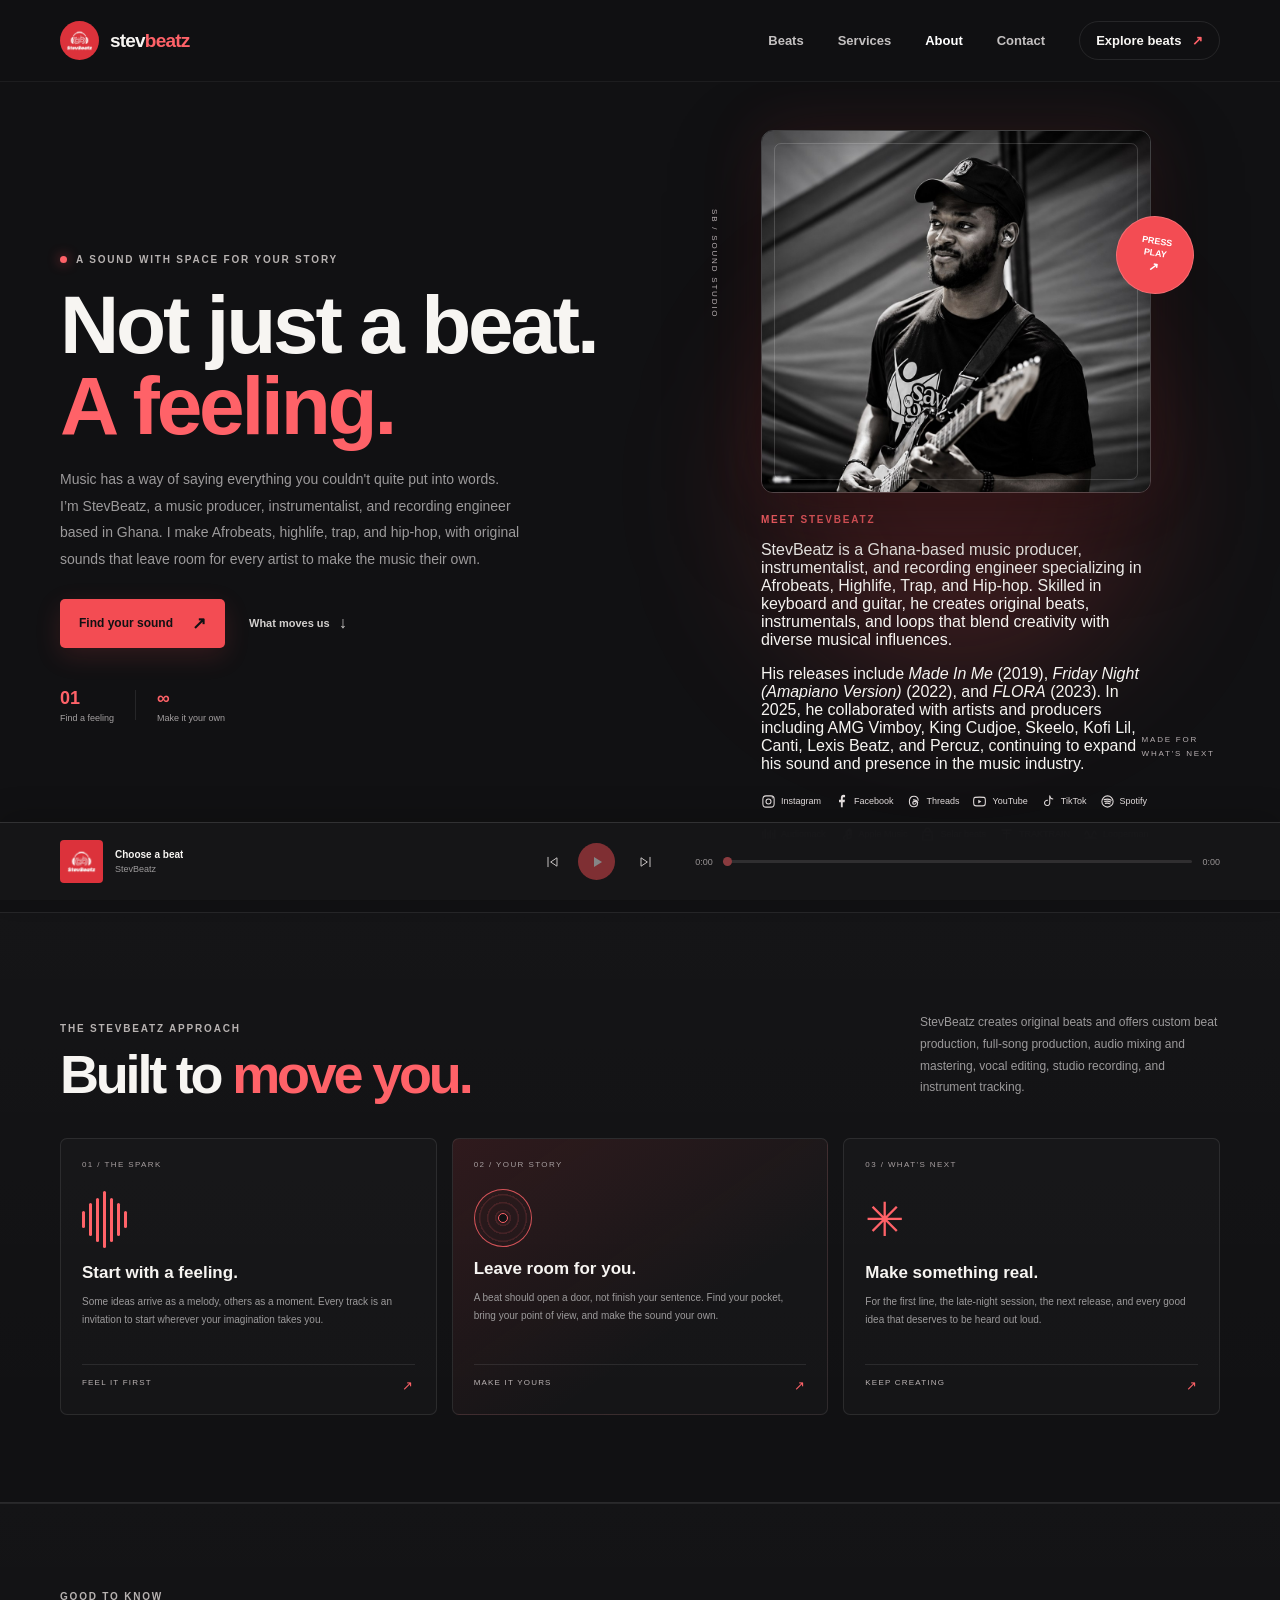
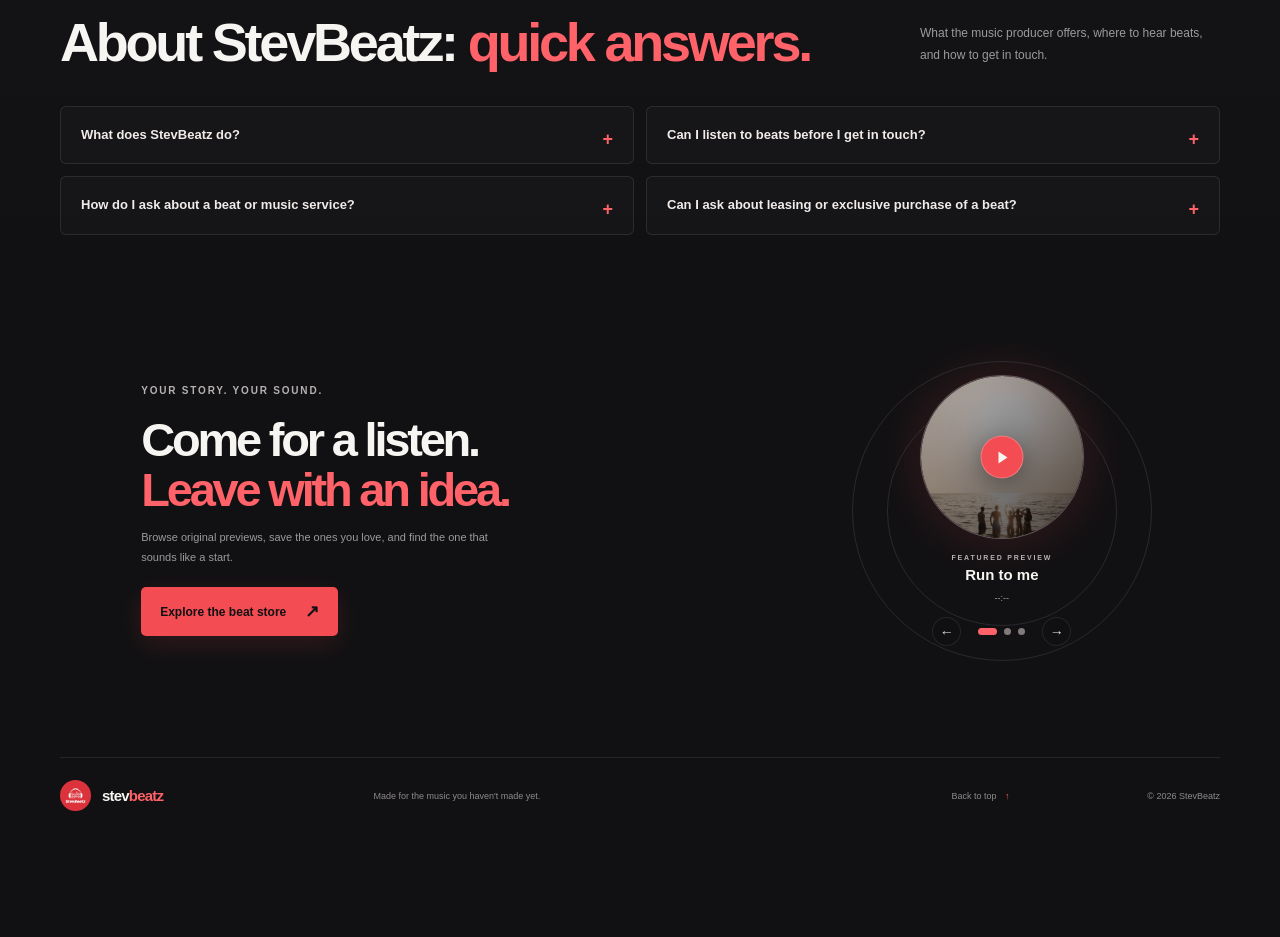
==== commit 782c690b: "update" ====
--- a/about.html
+++ b/about.html
@@ -5,29 +5,100 @@
     <meta name="viewport" content="width=device-width, initial-scale=1">
     <meta name="theme-color" content="#111113">
     <meta name="robots" content="index,follow,max-image-preview:large">
-    <meta name="description" content="Meet StevBeatz, an independent music producer creating original beats and helping artists shape their sound from the first idea to the final mix.">
+    <meta name="description" content="Meet StevBeatz, a Ghana-based music producer, instrumentalist, and recording engineer making Afrobeats, highlife, trap, and hip-hop.">
     <meta property="og:type" content="website">
     <meta property="og:site_name" content="StevBeatz">
     <meta property="og:title" content="About StevBeatz | Music Producer &amp; Original Beats">
-    <meta property="og:description" content="Meet StevBeatz, an independent music producer creating original beats and helping artists shape their sound from the first idea to the final mix.">
-    <meta property="og:url" content="https://stevbeatz.com.gh/about.html">
-    <meta property="og:image" content="https://stevbeatz.com.gh/images/stevbeatz-cover.jpg">
+    <meta property="og:description" content="Meet StevBeatz, a Ghana-based music producer, instrumentalist, and recording engineer making Afrobeats, highlife, trap, and hip-hop.">
+    <meta property="og:url" content="https://stevbeat.github.io/beats-market/about.html">
+    <meta property="og:image" content="https://stevbeat.github.io/beats-market/images/stevbeatz-cover.jpg">
     <meta property="og:image:alt" content="StevBeatz artwork">
     <meta name="twitter:card" content="summary_large_image">
     <meta name="twitter:title" content="About StevBeatz | Music Producer &amp; Original Beats">
-    <meta name="twitter:description" content="Meet StevBeatz, an independent music producer creating original beats and helping artists shape their sound from the first idea to the final mix.">
-    <meta name="twitter:image" content="https://stevbeatz.com.gh/images/stevbeatz-cover.jpg">
+    <meta name="twitter:description" content="Meet StevBeatz, a Ghana-based music producer, instrumentalist, and recording engineer making Afrobeats, highlife, trap, and hip-hop.">
+    <meta name="twitter:image" content="https://stevbeat.github.io/beats-market/images/stevbeatz-cover.jpg">
     <meta name="twitter:image:alt" content="StevBeatz artwork">
-    <link rel="canonical" href="https://stevbeatz.com.gh/about.html">
+    <link rel="canonical" href="https://stevbeat.github.io/beats-market/about.html">
     <title>About StevBeatz | Music Producer &amp; Original Beats</title>
     <script type="application/ld+json">
       {
         "@context": "https://schema.org",
-        "@type": "AboutPage",
-        "name": "About StevBeatz",
-        "url": "https://stevbeatz.com.gh/about.html",
-        "isPartOf": { "@id": "https://stevbeatz.com.gh/#website" },
-        "about": { "@id": "https://stevbeatz.com.gh/#organization" }
+        "@graph": [
+          {
+            "@type": "AboutPage",
+            "@id": "https://stevbeat.github.io/beats-market/about.html#about",
+            "name": "About StevBeatz",
+            "description": "StevBeatz is a Ghana-based music producer, instrumentalist, and recording engineer making Afrobeats, highlife, trap, and hip-hop.",
+            "url": "https://stevbeat.github.io/beats-market/about.html",
+            "isPartOf": { "@id": "https://stevbeat.github.io/beats-market/#website" },
+            "about": { "@id": "https://stevbeat.github.io/beats-market/about.html#artist" },
+            "mainEntity": { "@id": "https://stevbeat.github.io/beats-market/about.html#artist" }
+          },
+          {
+            "@type": "Person",
+            "@id": "https://stevbeat.github.io/beats-market/about.html#artist",
+            "name": "StevBeatz",
+            "jobTitle": ["Music producer", "Instrumentalist", "Recording engineer"],
+            "homeLocation": {
+              "@type": "Place",
+              "name": "Ghana"
+            },
+            "knowsAbout": ["Afrobeats", "Highlife", "Trap", "Hip-hop", "Music production", "Keyboard", "Guitar", "Instrumentals", "Loops"],
+            "sameAs": [
+              "https://www.instagram.com/stevbeatz/",
+              "https://www.facebook.com/stevbeatz/",
+              "https://www.threads.com/@stevbeatz",
+              "https://www.youtube.com/@stevbeatz",
+              "https://www.tiktok.com/@stevbeatz_",
+              "https://open.spotify.com/artist/5awoBK5DsNhYryHlizEzrS",
+              "https://audiomack.com/stevbeatz",
+              "https://music.apple.com/us/artist/stevbeatz/1643493329",
+              "https://selar.co/m/Stevbeatz",
+              "https://traktrain.com/stevbeatz",
+              "https://www.looperman.com/tracks?mid=3468412"
+            ]
+          },
+          {
+            "@type": "FAQPage",
+            "@id": "https://stevbeat.github.io/beats-market/about.html#questions",
+            "url": "https://stevbeat.github.io/beats-market/about.html#questions",
+            "isPartOf": { "@id": "https://stevbeat.github.io/beats-market/about.html#about" },
+            "mainEntity": [
+              {
+                "@type": "Question",
+                "name": "What does StevBeatz do?",
+                "acceptedAnswer": {
+                  "@type": "Answer",
+                  "text": "StevBeatz is a Ghana-based music producer, instrumentalist, and recording engineer who plays keyboard and guitar and creates Afrobeats, highlife, trap, and hip-hop."
+                }
+              },
+              {
+                "@type": "Question",
+                "name": "Can I listen to beats before I get in touch?",
+                "acceptedAnswer": {
+                  "@type": "Answer",
+                  "text": "Yes. Browse the original beat previews and play the tracks before asking about a beat."
+                }
+              },
+              {
+                "@type": "Question",
+                "name": "How do I ask about a beat or music service?",
+                "acceptedAnswer": {
+                  "@type": "Answer",
+                  "text": "Use the contact page to choose a service, share your project details, and ask about availability or a specific beat."
+                }
+              },
+              {
+                "@type": "Question",
+                "name": "Can I ask about leasing or exclusive purchase of a beat?",
+                "acceptedAnswer": {
+                  "@type": "Answer",
+                  "text": "Yes. Browse the beat store and get in touch to ask about leasing or exclusive purchase options for a specific beat."
+                }
+              }
+            ]
+          }
+        ]
       }
     </script>
     <link rel="icon" href="images/stevbeatz-cover.jpg" type="image/jpeg">
@@ -52,22 +123,72 @@
         <div class="inner-hero-copy">
           <p class="eyebrow"><span class="live-dot"></span> A sound with space for your story</p>
           <h1>Not just a beat.<br><span>A feeling.</span></h1>
-          <p>Music has a way of saying everything you couldn't quite put into words. StevBeatz is about finding that feeling—and giving your next idea somewhere to begin.</p>
+          <p>Music has a way of saying everything you couldn't quite put into words. I’m StevBeatz, a music producer, instrumentalist, and recording engineer based in Ghana. I make Afrobeats, highlife, trap, and hip-hop, with original sounds that leave room for every artist to make the music their own.</p>
           <div class="hero-actions"><a class="button button-primary" href="beats.html">Find your sound <span aria-hidden="true">↗</span></a><a class="text-link" href="#the-approach">What moves us <span aria-hidden="true">↓</span></a></div>
           <div class="about-stat-row"><div><strong>01</strong><span>Find a feeling</span></div><i></i><div><strong>∞</strong><span>Make it your own</span></div></div>
         </div>
         <div class="inner-hero-visual">
-          <div class="visual-halo"></div><div class="about-record"><img src="images/steve-portrait.jpg" alt="StevBeatz playing electric guitar during a performance" width="1000" height="932" fetchpriority="high" decoding="async"></div>
+          <div class="visual-halo"></div>
+          <div class="about-portrait">
+            <div class="about-record"><img src="images/steve-portrait.jpg" alt="StevBeatz playing electric guitar during a performance" width="1000" height="932" fetchpriority="high" decoding="async"></div>
+            <div class="about-artist-bio">
+              <p class="eyebrow">Meet StevBeatz</p>
+              <p>StevBeatz is a Ghana-based music producer, instrumentalist, and recording engineer specializing in Afrobeats, Highlife, Trap, and Hip-hop. Skilled in keyboard and guitar, he creates original beats, instrumentals, and loops that blend creativity with diverse musical influences.</p>
+              <p>His releases include <em>Made In Me</em> (2019), <em>Friday Night (Amapiano Version)</em> (2022), and <em>FLORA</em> (2023). In 2025, he collaborated with artists and producers including AMG Vimboy, King Cudjoe, Skeelo, Kofi Lil, Canti, Lexis Beatz, and Percuz, continuing to expand his sound and presence in the music industry.</p>
+              <nav class="about-artist-links" aria-label="StevBeatz social and music profiles">
+                <a href="https://www.instagram.com/stevbeatz/" target="_blank" rel="noopener noreferrer"><svg viewBox="0 0 24 24" aria-hidden="true"><rect x="3" y="3" width="18" height="18" rx="5"></rect><circle cx="12" cy="12" r="4"></circle><circle cx="18" cy="6" r="1" class="icon-fill"></circle></svg>Instagram</a>
+                <a href="https://www.facebook.com/stevbeatz/" target="_blank" rel="noopener noreferrer"><svg viewBox="0 0 24 24" aria-hidden="true"><path d="M14 21v-8h3l.5-4H14V7c0-1.2.4-2 2-2h1.7V1.4A22 22 0 0 0 15.2 1C12.7 1 11 2.5 11 6v3H8v4h3v8z" class="icon-fill"></path></svg>Facebook</a>
+                <a href="https://www.threads.com/@stevbeatz" target="_blank" rel="noopener noreferrer"><svg viewBox="0 0 24 24" aria-hidden="true"><path d="M19.5 10.1c-.2-4.1-2.7-6.5-6.8-6.5-4.5 0-7.3 3.1-7.3 8.4s2.7 8.4 7.3 8.4c3.4 0 5.7-1.9 5.7-4.8 0-2.4-1.5-3.8-4.1-3.8-2.2 0-3.5 1-3.5 2.6 0 1.3.9 2.1 2.3 2.1 1.1 0 1.9-.5 2.4-1.5M12 9.4c3.6.1 5.8 1.5 6.8 4.1"></path></svg>Threads</a>
+                <a href="https://www.youtube.com/@stevbeatz" target="_blank" rel="noopener noreferrer"><svg viewBox="0 0 24 24" aria-hidden="true"><path d="M21 7.2a2.5 2.5 0 0 0-1.8-1.8C17.6 5 12 5 12 5s-5.6 0-7.2.4A2.5 2.5 0 0 0 3 7.2 26 26 0 0 0 2.6 12 26 26 0 0 0 3 16.8a2.5 2.5 0 0 0 1.8 1.8C6.4 19 12 19 12 19s5.6 0 7.2-.4a2.5 2.5 0 0 0 1.8-1.8 26 26 0 0 0 .4-4.8 26 26 0 0 0-.4-4.8Z"></path><path d="m10 15 5-3-5-3z" class="icon-fill"></path></svg>YouTube</a>
+                <a href="https://www.tiktok.com/@stevbeatz_" target="_blank" rel="noopener noreferrer"><svg viewBox="0 0 24 24" aria-hidden="true"><path d="M14 3v11.2a4.2 4.2 0 1 1-3.5-4.1M14 3c.4 3 2.2 4.8 5 5.1"></path></svg>TikTok</a>
+                <a href="https://open.spotify.com/artist/5awoBK5DsNhYryHlizEzrS" target="_blank" rel="noopener noreferrer"><svg viewBox="0 0 24 24" aria-hidden="true"><circle cx="12" cy="12" r="9"></circle><path d="M6.5 9c4.3-1.3 8.3-.9 11.5 1M7.5 12c3.5-1 6.9-.6 9.5.9M8.5 15c2.8-.7 5.3-.4 7.5.8"></path></svg>Spotify</a>
+                <a href="https://audiomack.com/stevbeatz" target="_blank" rel="noopener noreferrer"><svg viewBox="0 0 24 24" aria-hidden="true"><path d="M3 18V8m4 10V4m4 14V9m4 9V6m4 12v-8m3 8V5"></path></svg>Audiomack</a>
+                <a href="https://music.apple.com/us/artist/stevbeatz/1643493329" target="_blank" rel="noopener noreferrer"><svg viewBox="0 0 24 24" aria-hidden="true"><path d="M15 5v12.2a3.1 3.1 0 1 1-2-2.9V7l8-2v10.2a3.1 3.1 0 1 1-2-2.9V3z"></path></svg>Apple Music</a>
+                <a href="https://selar.co/m/Stevbeatz" target="_blank" rel="noopener noreferrer"><svg viewBox="0 0 24 24" aria-hidden="true"><path d="M5 8h14l1 13H4L5 8Zm3 0V6a4 4 0 0 1 8 0v2"></path><path d="M9 13h6"></path></svg>Selar beats</a>
+                <a href="https://traktrain.com/stevbeatz" target="_blank" rel="noopener noreferrer"><svg viewBox="0 0 24 24" aria-hidden="true"><path d="M5 5h14M12 5v15M7 10h10"></path></svg>TRAKTRAIN</a>
+                <a href="https://www.looperman.com/tracks?mid=3468412" target="_blank" rel="noopener noreferrer"><svg viewBox="0 0 24 24" aria-hidden="true"><path d="M3 12c2-7 4-7 6 0s4 7 6 0 4-7 6 0"></path><path d="M3 18h18"></path></svg>Looperman</a>
+              </nav>
+            </div>
+          </div>
           <span class="visual-index">SB / SOUND STUDIO</span><span class="visual-stamp">PRESS<br>PLAY <b>↗</b></span><span class="visual-note">MADE FOR<br>WHAT'S NEXT</span>
         </div>
       </section>
       <section class="manifesto-section section-pad" id="the-approach">
         <div class="page-width">
-          <div class="section-heading"><div><p class="eyebrow">The StevBeatz approach</p><h2>Built to <span>move you.</span></h2></div><p class="section-intro">The best music starts with a feeling and leaves enough room to make it your own.</p></div>
+          <div class="section-heading"><div><p class="eyebrow">The StevBeatz approach</p><h2>Built to <span>move you.</span></h2></div><p class="section-intro">StevBeatz creates original beats and offers custom beat production, full-song production, audio mixing and mastering, vocal editing, studio recording, and instrument tracking.</p></div>
           <div class="manifesto-grid">
             <article class="manifesto-card"><span class="manifesto-index">01 / THE SPARK</span><span class="manifesto-symbol symbol-wave" aria-hidden="true"><i></i><i></i><i></i><i></i><i></i><i></i><i></i></span><h3>Start with a feeling.</h3><p>Some ideas arrive as a melody, others as a moment. Every track is an invitation to start wherever your imagination takes you.</p><span class="manifesto-detail">FEEL IT FIRST <span>↗</span></span></article>
             <article class="manifesto-card manifesto-card-featured"><span class="manifesto-index">02 / YOUR STORY</span><span class="manifesto-symbol symbol-record" aria-hidden="true"><i></i></span><h3>Leave room for you.</h3><p>A beat should open a door, not finish your sentence. Find your pocket, bring your point of view, and make the sound your own.</p><span class="manifesto-detail">MAKE IT YOURS <span>↗</span></span></article>
             <article class="manifesto-card"><span class="manifesto-index">03 / WHAT'S NEXT</span><span class="manifesto-symbol symbol-flare" aria-hidden="true">✳</span><h3>Make something real.</h3><p>For the first line, the late-night session, the next release, and every good idea that deserves to be heard out loud.</p><span class="manifesto-detail">KEEP CREATING <span>↗</span></span></article>
+          </div>
+        </div>
+      </section>
+      <section class="faq-section section-pad" id="questions">
+        <div class="page-width">
+          <div class="section-heading">
+            <div>
+              <p class="eyebrow">Good to know</p>
+              <h2>About StevBeatz: <span>quick answers.</span></h2>
+            </div>
+            <p class="section-intro">What the music producer offers, where to hear beats, and how to get in touch.</p>
+          </div>
+          <div class="faq-list">
+            <details class="faq-item">
+              <summary>What does StevBeatz do?</summary>
+              <p>StevBeatz is a Ghana-based music producer, instrumentalist, and recording engineer who plays keyboard and guitar and creates Afrobeats, highlife, trap, and hip-hop.</p>
+            </details>
+            <details class="faq-item">
+              <summary>Can I listen to beats before I get in touch?</summary>
+              <p>Yes. <a href="beats.html">Browse the original beat previews</a> and play the tracks before asking about a beat.</p>
+            </details>
+            <details class="faq-item">
+              <summary>How do I ask about a beat or music service?</summary>
+              <p>Use the <a href="contact-us.html">contact page</a> to choose a service, share your project details, and ask about availability or a specific beat.</p>
+            </details>
+            <details class="faq-item">
+              <summary>Can I ask about leasing or exclusive purchase of a beat?</summary>
+              <p>Yes. Browse the <a href="beats.html">beat store</a> and <a href="contact-us.html">get in touch</a> to ask about leasing or exclusive purchase options for a specific beat.</p>
+            </details>
           </div>
         </div>
       </section>
@@ -76,8 +197,8 @@
           <div class="listening-copy">
             <p class="eyebrow">Your story. Your sound.</p>
             <h2>Come for a listen.<br><span>Leave with an idea.</span></h2>
-            <p>Take a spin through a few original previews. Press play to hear one, then find your next favorite.</p>
-            <a class="button button-primary" href="beats.html">Explore the beat store <span aria-hidden="true">↗</span></a>
+            <p>Browse original previews, save the ones you love, and find the one that sounds like a start.</p>
+            <a class="button button-primary" href="https://stevbeat.github.io/beats-market/beats.html">Explore the beat store <span aria-hidden="true">↗</span></a>
           </div>
           <div class="listening-art">
             <span class="listening-orbit orbit-a" aria-hidden="true"></span>
--- a/css/styles.css
+++ b/css/styles.css
@@ -170,9 +170,19 @@
 .about-stat-row > i { width: 1px; height: 30px; background: var(--line); }
 .inner-hero-visual { position: relative; display: grid; min-height: 420px; place-items: center; }
 .visual-halo { position: absolute; width: 72%; aspect-ratio: 1; border-radius: 50%; background: rgba(243,76,83,.2); filter: blur(72px); }
-.about-record { position: relative; z-index: 1; width: min(390px, 88%); aspect-ratio: 1.073; overflow: hidden; border: 1px solid rgba(255,255,255,.2); border-radius: 12px; box-shadow: 0 30px 90px rgba(0,0,0,.4), 0 0 65px rgba(243,76,83,.12); animation: record-float 5s ease-in-out infinite alternate; }
+.about-portrait { position: relative; z-index: 1; width: min(390px, 88%); }
+.about-record { position: relative; width: 100%; aspect-ratio: 1.073; overflow: hidden; border: 1px solid rgba(255,255,255,.2); border-radius: 12px; box-shadow: 0 30px 90px rgba(0,0,0,.4), 0 0 65px rgba(243,76,83,.12); animation: record-float 5s ease-in-out infinite alternate; }
 .about-record::after { position: absolute; inset: 12px; border: 1px solid rgba(255,255,255,.16); border-radius: 7px; content: ""; pointer-events: none; }
 .about-record img { display: block; width: 100%; height: 100%; object-fit: cover; }
+.about-artist-bio { margin-top: 21px; }
+.about-artist-bio .eyebrow { margin-bottom: 7px; color: var(--accent-bright); }
+.about-artist-bio > p:last-child { margin: 0; color: var(--muted); font-size: 11px; line-height: 1.8; }
+.about-artist-bio > p:last-of-type a { color: #fff; text-decoration-color: var(--accent-bright); text-underline-offset: 3px; }
+.about-artist-links { display: flex; flex-wrap: wrap; gap: 9px 13px; margin-top: 13px; }
+.about-artist-links a { display: inline-flex; min-height: 24px; align-items: center; gap: 5px; color: #e7e1e1; font-size: 9px; transition: color .2s; }
+.about-artist-links svg { width: 15px; height: 15px; flex: 0 0 15px; fill: none; stroke: currentColor; stroke-linecap: round; stroke-linejoin: round; stroke-width: 1.7; }
+.about-artist-links svg .icon-fill { fill: currentColor; stroke: none; }
+.about-artist-links a:hover,.about-artist-links a:focus-visible { color: var(--accent-bright); }
 @keyframes record-float { to { transform: translateY(-10px) rotate(1deg); } }
 .visual-index, .visual-note { position: absolute; z-index: 2; color: #b6aeb0; font-size: 8px; letter-spacing: 1.8px; line-height: 1.7; }
 .visual-index { top: 11%; left: 3%; writing-mode: vertical-rl; }
@@ -229,7 +239,7 @@
 .faq-item > p { margin: 12px 0 0; color: var(--muted); font-size: 11px; line-height: 1.8; }
 .faq-item a { color: #fff; text-decoration: underline; text-decoration-color: var(--accent-bright); text-underline-offset: 3px; }
 .listening-section { padding-top: 19px; padding-bottom: 77px; }
-.listening-card { position: relative; display: flex; min-height: 320px; align-items: center; justify-content: space-between; overflow: hidden; padding: 44px 7%; border: 1px solid var(--line); border-radius: 8px; background: linear-gradient(115deg,#19191c 15%,#24191b 70%,#32191c); }
+.listening-card { position: relative; display: flex; min-height: 320px; align-items: center; justify-content: space-between; overflow: hidden; padding: 44px 7%; }
 .listening-copy { position: relative; z-index: 2; max-width: 510px; }
 .listening-copy h2 { margin-bottom: 12px; font-size: clamp(36px,4.5vw,47px); }
 .listening-copy > p:not(.eyebrow) { max-width: 370px; margin-bottom: 20px; color: var(--muted); font-size: 11px; line-height: 1.8; }
@@ -369,7 +379,7 @@
 @media (max-width: 900px) {
   .inner-hero { gap: 20px; min-height: 520px; }
   .inner-hero-visual { min-height: 360px; }
-  .about-record { width: min(340px,88%); }
+  .about-portrait { width: min(340px,88%); }
   .store-hero { gap: 15px; }
   .store-hero-art { min-height: 330px; }
   .store-cover { width: min(260px,77%); }
@@ -460,7 +470,7 @@
   .inner-hero-copy h1,.store-hero-copy h1,.contact-hero-copy h1 { font-size: clamp(60px,15vw,76px); }
   .inner-hero-copy > p:not(.eyebrow),.store-hero-copy > p:not(.eyebrow),.contact-hero-copy > p:not(.eyebrow) { font-size: 12px; }
   .inner-hero-visual { min-height: 290px; margin-top: 6px; }
-  .about-record { width: min(330px,88vw); }
+  .about-portrait { width: min(330px,88vw); }
   .visual-index { left: 3%; }
   .visual-stamp { top: 8%; right: 4%; width: 64px; height: 64px; font-size: 8px; }
   .visual-note { right: 2%; bottom: 5%; }
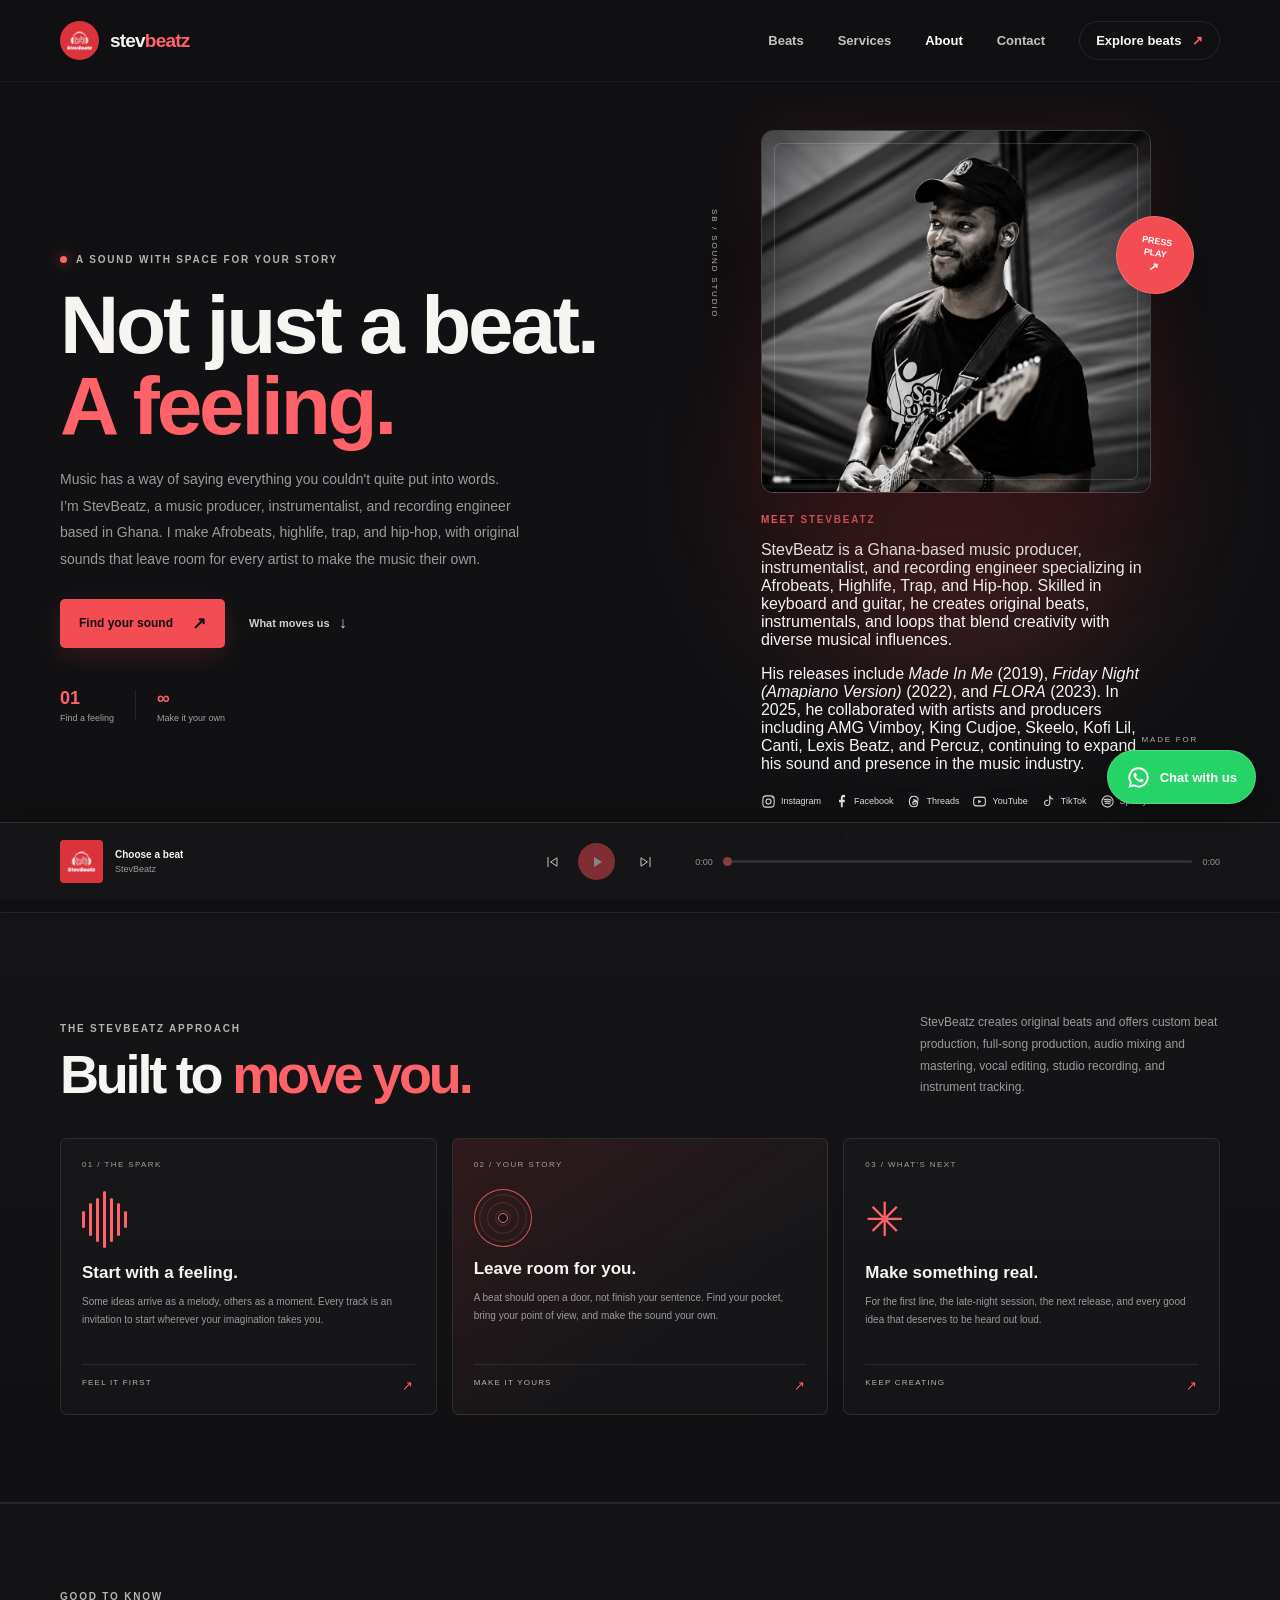
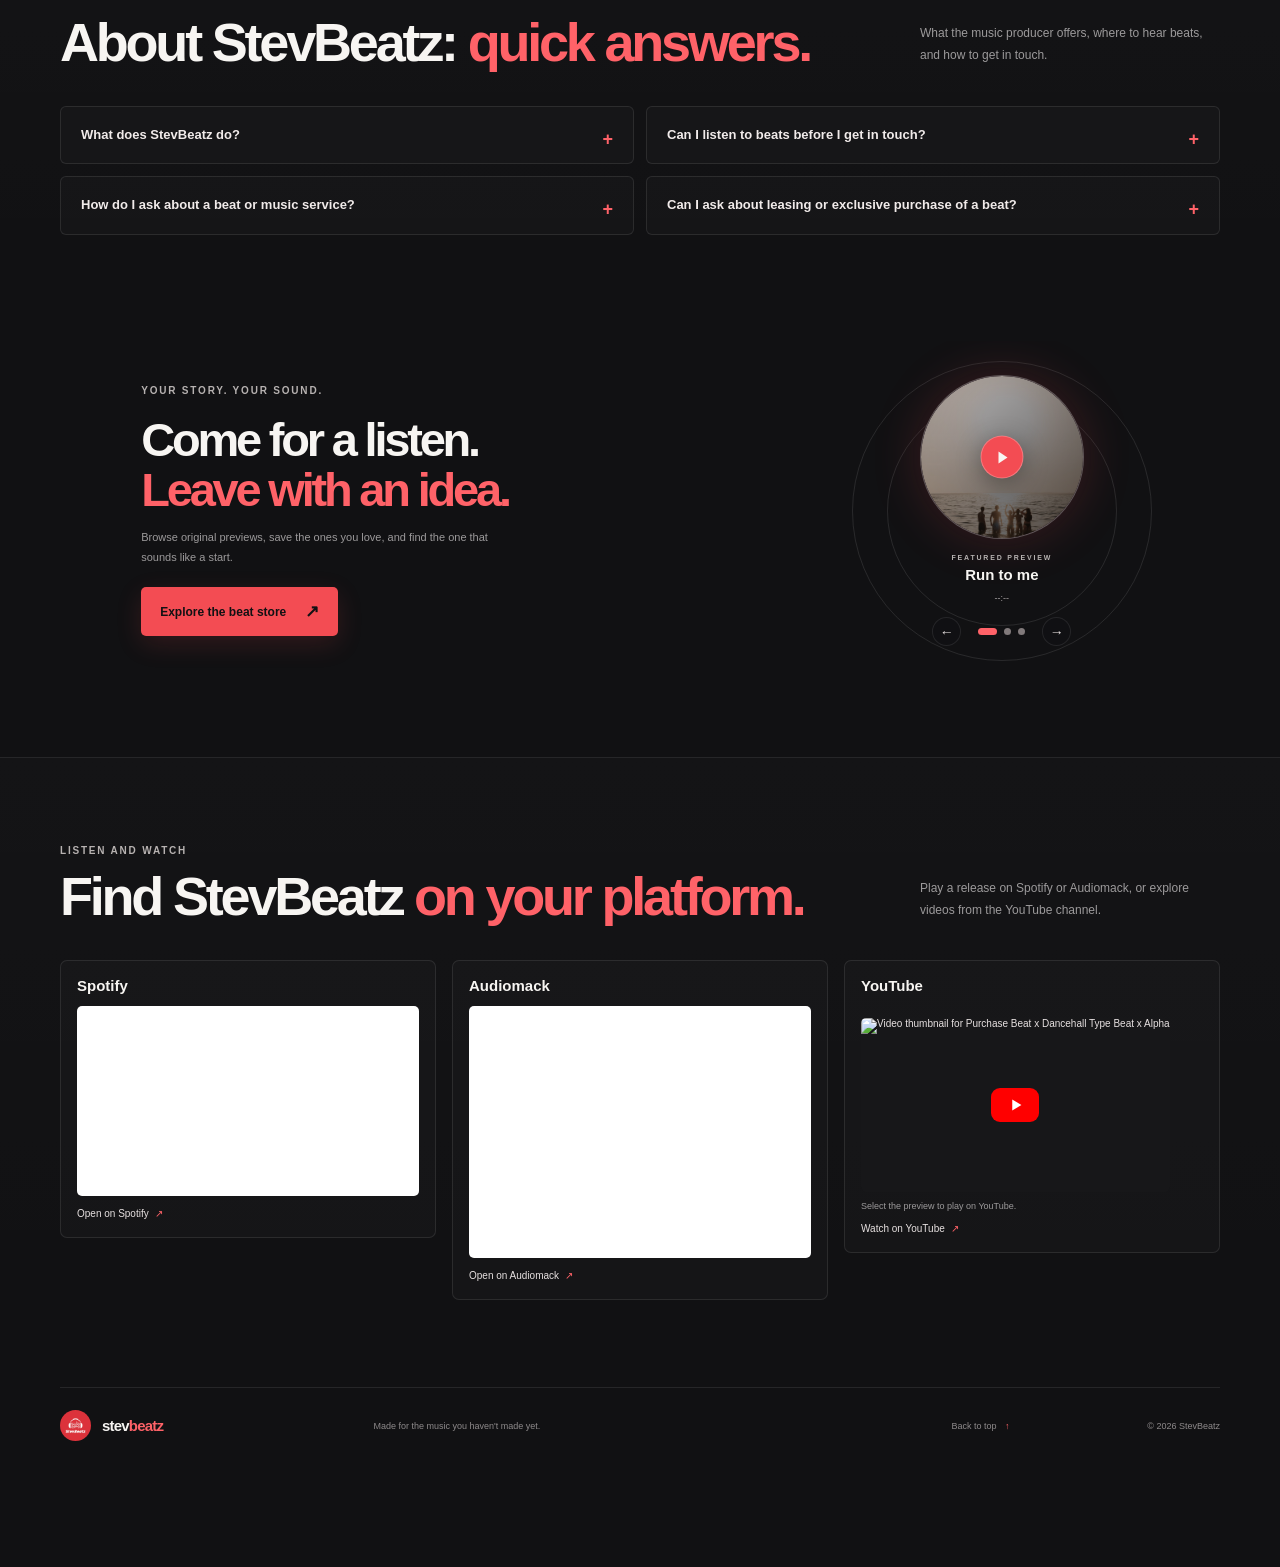
==== commit ef2162c1: "update" ====
--- a/about.html
+++ b/about.html
@@ -103,13 +103,14 @@
     </script>
     <link rel="icon" href="images/stevbeatz-cover.jpg" type="image/jpeg">
     <link rel="preload" href="images/stevbeatz-cover.jpg" as="image">
-    <link rel="stylesheet" href="css/styles.css">
+    <link rel="stylesheet" href="css/styles.css?v=2">
     <script src="js/app.js?v=2" defer></script>
     <script src="js/player.js?v=2" defer></script>
     <script src="js/listening-slideshow.js?v=1" defer></script>
     <script src="js/beats.js?v=2" defer></script>
     <script src="js/contact.js?v=2" defer></script>
     <script src="js/navigation.js?v=2" defer></script>
+    <script src="js/whatsapp-chat.js?v=2" defer></script>
   </head>
   <body>
     <a class="skip-link" href="#main-content">Skip to content</a>
@@ -238,8 +239,62 @@
           </div>
         </div>
       </section>
+      <section class="platform-previews section-pad" id="platform-previews">
+        <div class="page-width">
+          <div class="section-heading">
+            <div>
+              <p class="eyebrow">Listen and watch</p>
+              <h2>Find StevBeatz <span>on your platform.</span></h2>
+            </div>
+            <p class="section-intro">Play a release on Spotify or Audiomack, or explore videos from the YouTube channel.</p>
+          </div>
+          <div class="platform-preview-grid">
+            <article class="platform-preview">
+              <h3>Spotify</h3>
+              <iframe
+                src="https://open.spotify.com/embed/track/2U8C4IwPNpL5AlMFbhLFJS?theme=0"
+                title="Friday Night (Amapiano Version) by StevBeatz on Spotify"
+                loading="lazy"
+                allow="autoplay; clipboard-write; encrypted-media; fullscreen; picture-in-picture"
+                referrerpolicy="strict-origin-when-cross-origin"></iframe>
+              <a href="https://open.spotify.com/track/2U8C4IwPNpL5AlMFbhLFJS" target="_blank" rel="noopener noreferrer">Open on Spotify <span aria-hidden="true">↗</span></a>
+            </article>
+            <article class="platform-preview">
+              <h3>Audiomack</h3>
+              <iframe
+                src="https://audiomack.com/embed/stevbeatz/song/friday-night-amapiano-version-1"
+                title="Friday Night (Amapiano Version) by StevBeatz on Audiomack"
+                loading="lazy"
+                allow="autoplay; encrypted-media"
+                referrerpolicy="strict-origin-when-cross-origin"></iframe>
+              <a href="https://audiomack.com/stevbeatz/song/friday-night-amapiano-version-1" target="_blank" rel="noopener noreferrer">Open on Audiomack <span aria-hidden="true">↗</span></a>
+            </article>
+            <article class="platform-preview platform-preview-video">
+              <h3>YouTube</h3>
+              <a class="youtube-preview" href="https://www.youtube.com/watch?v=V5Kf3bspM1c" target="_blank" rel="noopener noreferrer" aria-label="Watch Purchase Beat x Dancehall Type Beat x Alpha by Stevbeatz on YouTube">
+                <img src="https://i.ytimg.com/vi/V5Kf3bspM1c/hqdefault.jpg" alt="Video thumbnail for Purchase Beat x Dancehall Type Beat x Alpha" loading="lazy" width="480" height="360">
+                <span class="youtube-preview-play" aria-hidden="true"><svg viewBox="0 0 24 24"><path d="m9 6 10 6-10 6z"></path></svg></span>
+              </a>
+              <p class="youtube-preview-note">Select the preview to play on YouTube.</p>
+              <a href="https://www.youtube.com/watch?v=V5Kf3bspM1c" target="_blank" rel="noopener noreferrer">Watch on YouTube <span aria-hidden="true">↗</span></a>
+            </article>
+          </div>
+        </div>
+      </section>
     </main>
     <footer class="site-footer page-width"><a class="brand footer-brand" href="index.html#home"><img src="images/stevbeatz-cover.jpg" alt="" loading="lazy" width="44" height="44"><span>stev<span class="brand-accent">beatz</span></span></a><p>Made for the music you haven't made yet.</p><a class="back-to-top" href="#top">Back to top <span aria-hidden="true">↑</span></a><span class="copyright">© <span id="current-year"></span> StevBeatz</span></footer>
+    <section class="wa-popup" id="wa-popup" role="dialog" aria-labelledby="wa-popup-title" hidden>
+      <header class="wa-popup-header"><div><p class="eyebrow">StevBeatz on WhatsApp</p><h2 id="wa-popup-title">Let’s talk music.</h2></div><button class="wa-popup-close" type="button" aria-label="Close WhatsApp chat options">×</button></header>
+      <div class="wa-business-status"><span class="wa-status-dot"></span><span id="wa-status-text">Checking business hours...</span></div>
+      <p class="wa-hours-note">Daily, 8:00 AM–6:00 PM Ghana time. This is the usual reply schedule, not live availability.</p>
+      <div class="wa-quick-messages" aria-label="Choose what you’d like to discuss">
+        <button class="wa-quick-message" type="button" data-message-type="beat_inquiry" data-message="I'd like to ask about one of your beats.">Ask about a beat <span aria-hidden="true">↗</span></button>
+        <button class="wa-quick-message" type="button" data-message-type="custom_production" data-message="I'm interested in custom music production.">Custom production <span aria-hidden="true">↗</span></button>
+        <button class="wa-quick-message" type="button" data-message-type="mixing_mastering" data-message="I'd like to ask about mixing and mastering.">Mixing &amp; mastering <span aria-hidden="true">↗</span></button>
+        <button class="wa-quick-message" type="button" data-message-type="general_inquiry" data-message="I have a question about your music services.">Something else <span aria-hidden="true">↗</span></button>
+      </div>
+    </section>
+    <a id="whatsapp-chat" class="whatsapp-chat" href="https://wa.me/233501483350?text=Hi%20StevBeatz!%20I%27m%20interested%20in%20your%20beats%20or%20music%20production%20services.%20Could%20you%20tell%20me%20more%3F" target="_blank" rel="noopener noreferrer" aria-label="Chat with StevBeatz on WhatsApp" aria-controls="wa-popup" aria-expanded="false"><svg xmlns="http://www.w3.org/2000/svg" viewBox="0 0 32 32" width="28" height="28" fill="currentColor" aria-hidden="true"><path d="M16.02 3a12.9 12.9 0 0 0-11.1 19.47L3.2 29l6.7-1.76A12.9 12.9 0 1 0 16.02 3Zm0 23.4a10.48 10.48 0 0 1-5.34-1.46l-.38-.22-3.98 1.05 1.06-3.88-.25-.4A10.5 10.5 0 1 1 16.02 26.4Zm5.76-7.87c-.32-.16-1.87-.92-2.16-1.02-.29-.11-.5-.16-.71.16-.21.32-.81 1.02-.99 1.23-.18.21-.37.24-.69.08-.32-.16-1.34-.49-2.55-1.57-.94-.84-1.58-1.87-1.77-2.19-.18-.32-.02-.49.14-.65.15-.15.32-.37.48-.55.16-.18.21-.32.32-.53.1-.21.05-.4-.03-.56-.08-.16-.71-1.72-.97-2.35-.25-.61-.52-.53-.71-.54h-.61c-.21 0-.55.08-.84.4-.29.32-1.1 1.08-1.1 2.64s1.13 3.06 1.29 3.27c.16.21 2.23 3.4 5.39 4.76.75.32 1.33.52 1.79.67.75.24 1.43.21 1.97.13.6-.09 1.87-.76 2.13-1.5.26-.73.26-1.36.18-1.5-.08-.13-.29-.21-.61-.37Z"/></svg><span>Chat with us</span></a>
     <div class="audio-player" id="audio-player" aria-label="Audio player">
       <audio id="audio-element" preload="none"></audio><div class="player-track"><button class="player-cover-button" id="open-full-player" type="button" aria-label="View full beat and artwork" disabled><img id="player-cover" src="images/stevbeatz-cover.jpg" alt="" width="48" height="48"><span aria-hidden="true">↗</span></button><div class="player-track-copy"><strong id="player-title">Choose a beat</strong><span>StevBeatz</span></div></div>
       <div class="player-controls"><button class="player-skip" id="previous-track" type="button" aria-label="Previous beat"><svg viewBox="0 0 24 24" aria-hidden="true"><path d="M6 5v14M19 6l-9 6 9 6z"></path></svg></button><button class="player-play" id="player-play" type="button" aria-label="Play" disabled><span class="play-icon" aria-hidden="true"></span></button><button class="player-skip" id="next-track" type="button" aria-label="Next beat"><svg viewBox="0 0 24 24" aria-hidden="true"><path d="M18 5v14M5 6l9 6-9 6z"></path></svg></button></div>
--- a/css/styles.css
+++ b/css/styles.css
@@ -239,6 +239,21 @@
 .faq-item > p { margin: 12px 0 0; color: var(--muted); font-size: 11px; line-height: 1.8; }
 .faq-item a { color: #fff; text-decoration: underline; text-decoration-color: var(--accent-bright); text-underline-offset: 3px; }
 .listening-section { padding-top: 19px; padding-bottom: 77px; }
+.platform-previews { border-top: 1px solid var(--line); background: linear-gradient(180deg,rgba(255,255,255,.012),transparent 90%); }
+.platform-preview-grid { display: grid; grid-template-columns: repeat(3,minmax(0,1fr)); align-items: start; gap: 16px; }
+.platform-preview { min-width: 0; padding: 16px; border: 1px solid var(--line); border-radius: 7px; background: rgba(255,255,255,.018); }
+.platform-preview h3 { margin: 0 0 12px; font-size: 15px; }
+.platform-preview iframe { display: block; width: 100%; height: 190px; border: 0; border-radius: 5px; background: #171719; }
+.platform-preview:nth-child(2) iframe { height: 252px; }
+.youtube-preview { position: relative; display: block; overflow: hidden; aspect-ratio: 16 / 9; border-radius: 5px; background: #171719; }
+.youtube-preview img { display: block; width: 100%; height: 100%; object-fit: cover; transition: transform .2s; }
+.youtube-preview-play { position: absolute; top: 50%; left: 50%; display: grid; width: 48px; height: 34px; place-items: center; border-radius: 9px; background: #f00; transform: translate(-50%,-50%); }
+.youtube-preview-play svg { width: 22px; height: 22px; fill: #fff; }
+.youtube-preview:hover img { transform: scale(1.04); }
+.youtube-preview-note { margin: 9px 0 0; color: var(--muted); font-size: 9px; }
+.platform-preview > a { display: inline-flex; gap: 6px; margin-top: 12px; color: #e7e1e1; font-size: 10px; }
+.platform-preview > a span { color: var(--accent-bright); }
+.platform-preview > a:hover,.platform-preview > a:focus-visible { color: var(--accent-bright); }
 .listening-card { position: relative; display: flex; min-height: 320px; align-items: center; justify-content: space-between; overflow: hidden; padding: 44px 7%; }
 .listening-copy { position: relative; z-index: 2; max-width: 510px; }
 .listening-copy h2 { margin-bottom: 12px; font-size: clamp(36px,4.5vw,47px); }
@@ -315,6 +330,11 @@
 .license-note .eyebrow { margin-bottom: 7px; }
 .license-note h2 { margin-bottom: 7px; font-size: 30px; letter-spacing: -1.5px; }
 .license-note > div:nth-child(2) > p:last-child { max-width: 480px; margin: 0; color: var(--muted); font-size: 10px; line-height: 1.8; }
+.license-actions { display: grid; width: 208px; gap: 8px; }
+.license-actions .button { width: 100%; min-height: 41px; justify-content: space-between; padding-inline: 13px; font-size: 10px; }
+.payment-button { border: 1px solid var(--line); background: rgba(255,255,255,.025); color: var(--text); }
+.payment-button:hover { border-color: rgba(255,98,104,.45); background: rgba(243,76,83,.08); }
+.payment-button span { color: var(--accent-bright); }
 .contact-hero { position: relative; display: grid; min-height: 424px; grid-template-columns: 1fr .85fr; align-items: center; gap: 45px; padding-block: 48px 40px; }
 .contact-hero-copy { position: relative; z-index: 2; }
 .contact-hero-copy h1 { font-size: clamp(62px,7vw,82px); }
@@ -388,7 +408,7 @@
   .license-note { grid-template-columns: 70px 1fr; gap: 20px; }
   .license-note-mark { width: 65px; height: 65px; }
   .license-note-mark i { height: 80px; }
-  .license-note > .button { grid-column: 2; justify-self: start; }
+  .license-actions { grid-column: 2; }
   .inquiry-section { gap: 40px; }
   .inquiry-form { padding: 20px; }
 }
@@ -436,6 +456,24 @@
 .expanded-controls .player-skip svg { width: 20px; height: 20px; }
 .expanded-controls .player-play { width: 48px; height: 48px; }
 :focus-visible { outline: 2px solid #ff7b80; outline-offset: 3px; }
+.whatsapp-chat { position: fixed; z-index: 40; right: 24px; bottom: 96px; display: inline-flex; min-height: 54px; align-items: center; justify-content: center; gap: 9px; padding: 12px 18px; border: 1px solid rgba(255,255,255,.2); border-radius: 999px; background: #25d366; box-shadow: 0 5px 20px rgba(0,0,0,.32); color: #fff; font-size: 13px; font-weight: 700; text-decoration: none; transition: background-color .2s; }
+.whatsapp-chat:hover { background: #1ebe5d; }
+.whatsapp-chat:focus-visible { outline: 3px solid #128c7e; outline-offset: 4px; }
+.whatsapp-chat svg { display: block; width: 25px; height: 25px; flex: 0 0 25px; }
+.wa-popup { position: fixed; z-index: 45; right: 24px; bottom: 166px; width: min(360px, calc(100% - 32px)); max-height: min(460px, calc(100vh - 190px)); overflow-y: auto; padding: 21px; border: 1px solid var(--line); border-radius: 16px; background: var(--surface); box-shadow: 0 16px 48px rgba(0,0,0,.5); }
+.wa-popup-header { display: flex; align-items: flex-start; justify-content: space-between; gap: 16px; }
+.wa-popup-header .eyebrow { margin-bottom: 8px; }
+.wa-popup-header h2 { margin: 0; font-size: 25px; letter-spacing: -1px; }
+.wa-popup-close { display: grid; width: 34px; height: 34px; flex: 0 0 34px; place-items: center; border: 1px solid var(--line); border-radius: 50%; background: transparent; font-size: 22px; cursor: pointer; }
+.wa-business-status { display: flex; align-items: center; gap: 8px; margin-top: 15px; color: #d3d0d0; font-size: 12px; }
+.wa-status-dot { width: 9px; height: 9px; flex: 0 0 9px; border-radius: 50%; background: #f59e0b; }
+.wa-status-dot.is-open { background: #22c55e; }
+.wa-status-dot.is-closed { background: #f59e0b; }
+.wa-hours-note { margin: 8px 0 17px; color: var(--muted); font-size: 11px; line-height: 1.55; }
+.wa-quick-messages { display: grid; gap: 8px; }
+.wa-quick-message { display: flex; min-height: 43px; align-items: center; justify-content: space-between; gap: 12px; padding: 10px 12px; border: 1px solid var(--line); border-radius: 8px; background: rgba(255,255,255,.025); color: var(--text); font-size: 12px; text-align: left; cursor: pointer; transition: border-color .2s, background .2s; }
+.wa-quick-message:hover, .wa-quick-message:focus-visible { border-color: var(--accent); background: rgba(243,76,83,.09); }
+.wa-quick-message span { color: var(--accent-bright); font-size: 16px; }
 
 @media (max-width: 900px) {
   .hero { grid-template-columns: 1fr .78fr; gap: 25px; min-height: 570px; }
@@ -447,6 +485,8 @@
   .beat-art { aspect-ratio: 1.35; }
   .services-grid { grid-template-columns: repeat(2,minmax(0,1fr)); }
   .faq-list { grid-template-columns: 1fr; }
+  .platform-preview-grid { grid-template-columns: repeat(2,minmax(0,1fr)); }
+  .platform-preview-video { grid-column: 1 / -1; }
   .about-layout { grid-template-columns: .8fr 1.5fr; gap: 36px; }
   .about-side-note { display: none; }
 }
@@ -482,6 +522,9 @@
   .service-card { min-height: 0; padding: 20px; }
   .service-symbol { height: 54px; margin-block: 12px 6px; }
   .listening-section { padding-top: 5px; padding-bottom: 49px; }
+  .platform-preview-grid { grid-template-columns: 1fr; }
+  .platform-preview-video { grid-column: auto; }
+  .platform-preview { padding: 13px; }
   .listening-card { min-height: 555px; align-items: flex-start; padding: 28px 21px; }
   .listening-copy { max-width: 100%; }
   .listening-copy h2 { font-size: 36px; }
@@ -512,7 +555,7 @@
   .license-note { grid-template-columns: 1fr; gap: 16px; margin-block: 39px 48px; padding: 22px; }
   .license-note-mark { display: none; }
   .license-note h2 { font-size: 29px; }
-  .license-note > .button { grid-column: 1; }
+  .license-actions { grid-column: 1; width: min(280px, 100%); }
   .contact-hero { padding-bottom: 24px; }
   .contact-hero-art { min-height: 225px; margin-top: 4px; }
   .contact-hero-letter { font-size: 95px; }
@@ -571,6 +614,8 @@
   .back-to-top { grid-column: 2; grid-row: 1; }
   .copyright { grid-column: 2; grid-row: 2; }
   .audio-player { grid-template-columns: 1fr auto; gap: 7px 11px; min-height: 106px; padding: 10px 16px 9px; }
+  .whatsapp-chat { right: 16px; bottom: 122px; }
+  .wa-popup { right: 16px; bottom: 184px; max-height: min(460px, calc(100dvh - 205px)); }
   .player-track { gap: 9px; }
   .player-cover-button { width: 37px; height: 37px; }
   .player-track-copy strong { max-width: 170px; font-size: 9px; }
@@ -588,6 +633,11 @@
   .expanded-controls { justify-content: center; margin-top: 18px; }
 }
 
+@media (max-width: 480px) {
+  .whatsapp-chat { width: 54px; min-height: 54px; padding: 13px; }
+  .whatsapp-chat span { display: none; }
+}
+
 @media (prefers-reduced-motion: reduce) {
   *, *::before, *::after { scroll-behavior: auto !important; animation-duration: .01ms !important; animation-iteration-count: 1 !important; transition-duration: .01ms !important; }
 }
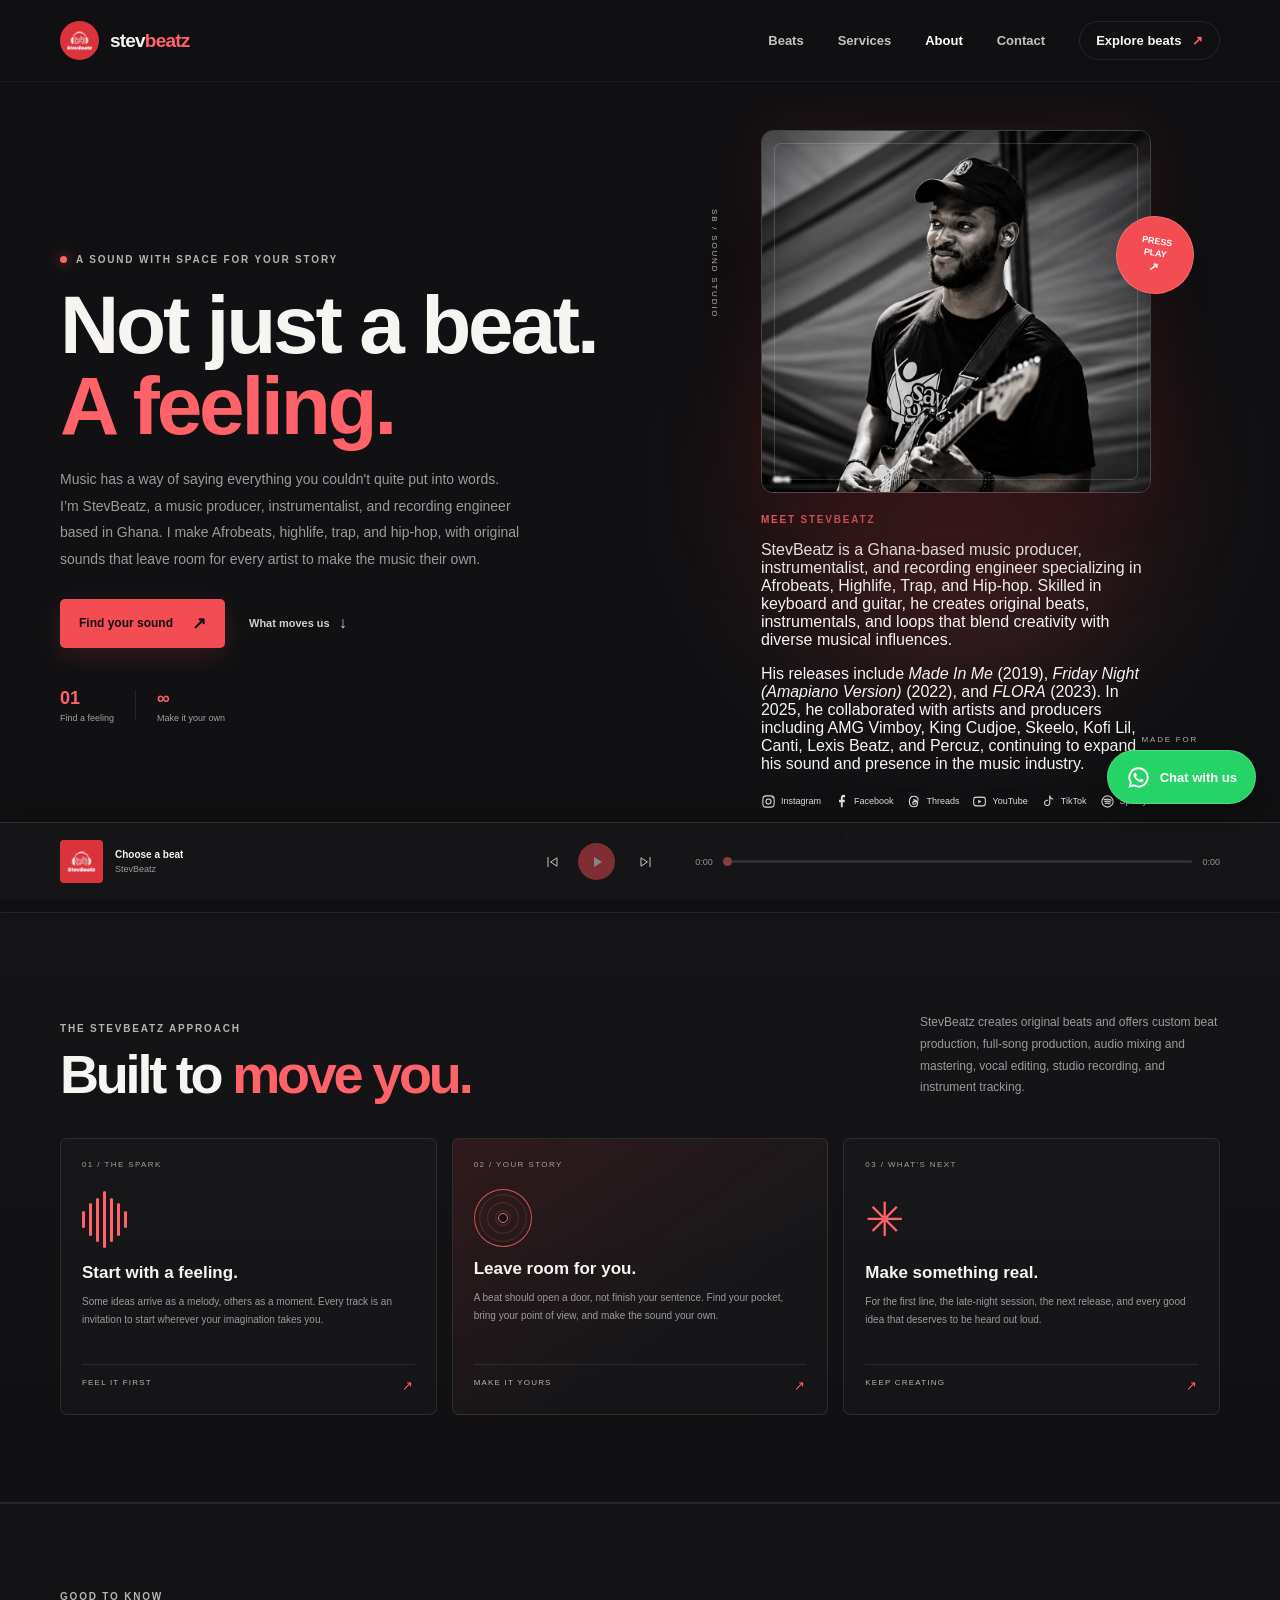
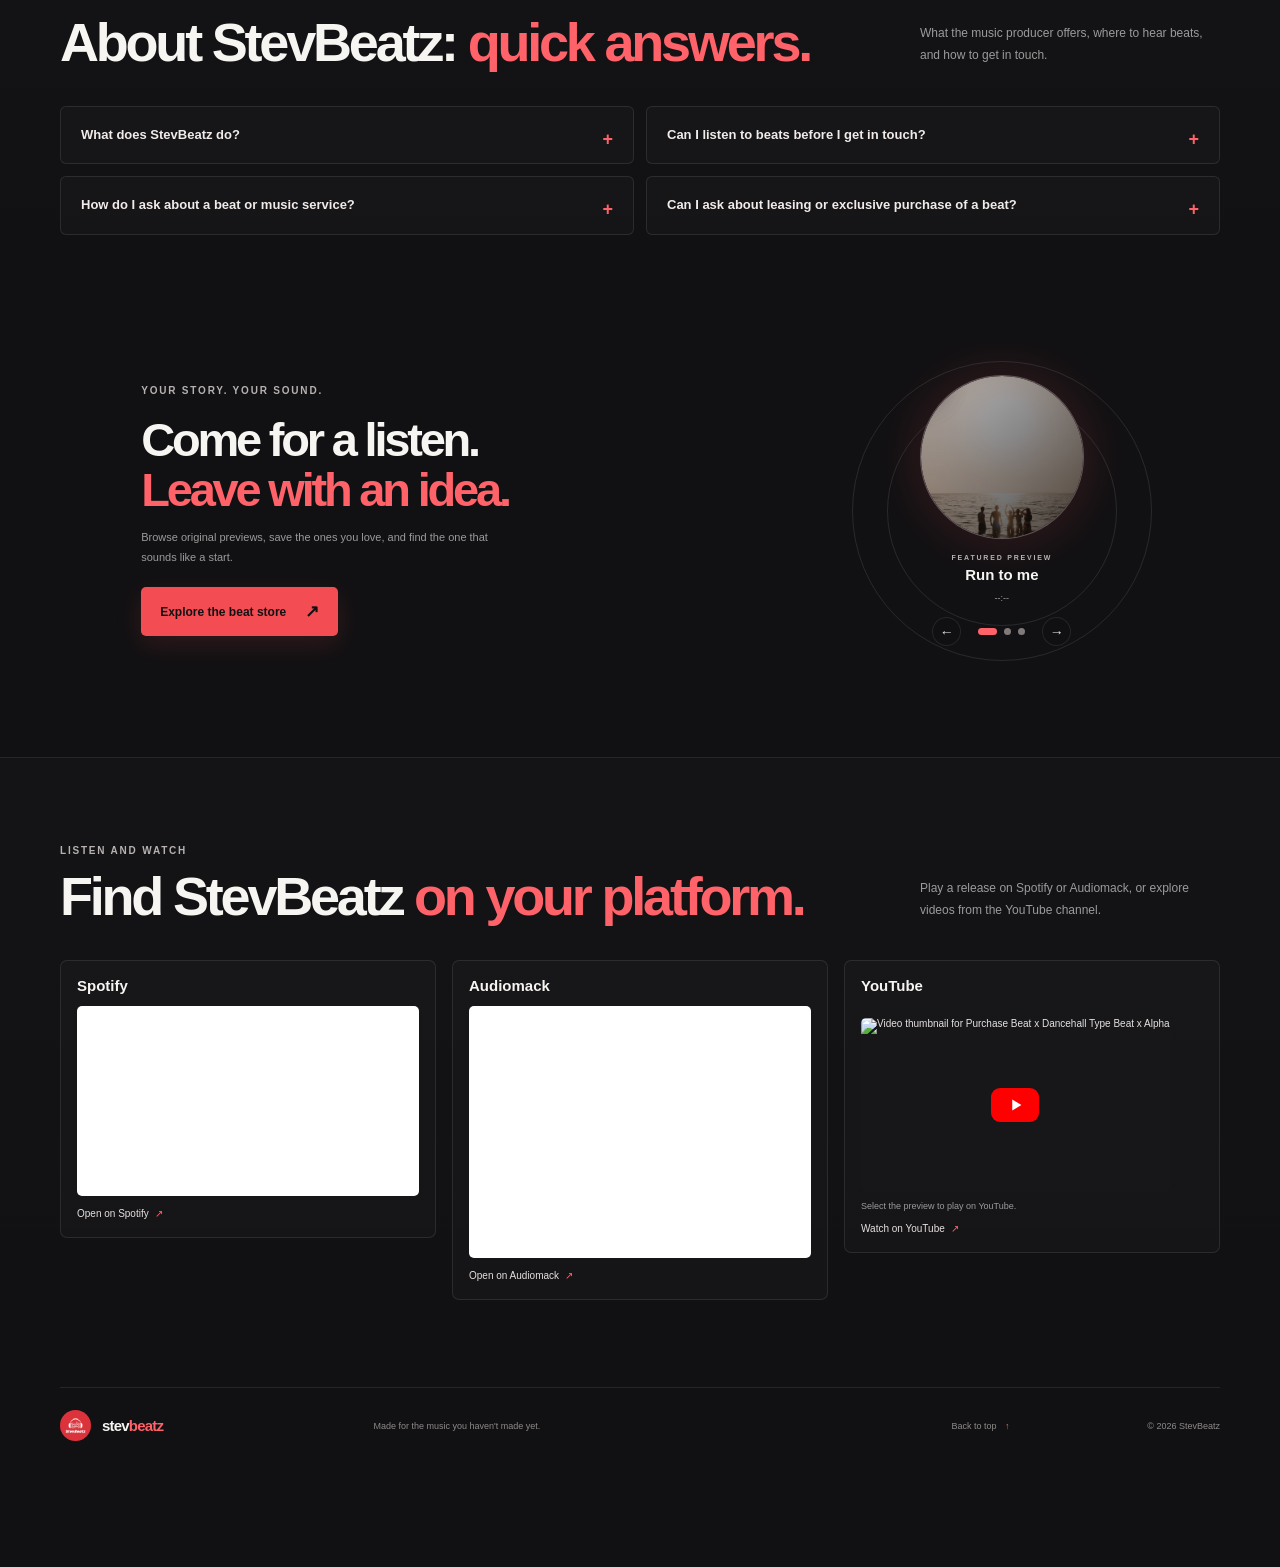
==== commit 786936cf: "update" ====
--- a/about.html
+++ b/about.html
@@ -103,7 +103,7 @@
     </script>
     <link rel="icon" href="images/stevbeatz-cover.jpg" type="image/jpeg">
     <link rel="preload" href="images/stevbeatz-cover.jpg" as="image">
-    <link rel="stylesheet" href="css/styles.css?v=2">
+    <link rel="stylesheet" href="css/styles.css?v=3">
     <script src="js/app.js?v=2" defer></script>
     <script src="js/player.js?v=2" defer></script>
     <script src="js/listening-slideshow.js?v=1" defer></script>
--- a/css/styles.css
+++ b/css/styles.css
@@ -108,9 +108,13 @@
 .track-number, .beat-tag { position: absolute; z-index: 2; color: rgba(255,255,255,.78); font-size: 9px; font-weight: 600; letter-spacing: 1px; }
 .track-number { top: 12px; left: 13px; }
 .beat-tag { right: 11px; bottom: 12px; padding: 5px 8px; border: 1px solid rgba(255,255,255,.22); border-radius: 20px; background: rgba(17,17,19,.4); font-size: 8px; letter-spacing: .5px; backdrop-filter: blur(6px); }
-.card-play { position: absolute; z-index: 2; top: 50%; left: 50%; display: grid; width: 47px; height: 47px; place-items: center; border: 0; border-radius: 50%; background: var(--accent); box-shadow: 0 4px 24px rgba(0,0,0,.25); cursor: pointer; opacity: 0; transform: translate(-50%,-40%) scale(.9); transition: opacity .2s, transform .2s, background .2s; }
-.beat-card:hover .card-play, .beat-card:focus-within .card-play, .beat-card.is-playing .card-play { opacity: 1; transform: translate(-50%,-50%) scale(1); }
-.card-play:hover { background: var(--accent-bright); }
+.card-play { position: absolute; z-index: 2; inset: 0; display: grid; width: 100%; height: 100%; place-items: center; padding: 0; border: 0; border-radius: inherit; background: transparent; cursor: pointer; }
+.card-play::before { position: absolute; top: 50%; left: 50%; width: 47px; height: 47px; border-radius: 50%; background: var(--accent); box-shadow: 0 4px 24px rgba(0,0,0,.25); content: ""; transform: translate(-50%,-50%); transition: background .2s,transform .2s; }
+.card-play:hover::before { background: var(--accent-bright); transform: translate(-50%,-50%) scale(1.06); }
+.card-play:focus-visible { outline: 3px solid #fff; outline-offset: -4px; }
+.track-number, .beat-tag { pointer-events: none; }
+.card-play .play-icon { position: relative; z-index: 1; margin-left: 3px; }
+.is-playing .card-play .play-icon { margin-left: 0; }
 .play-icon { display: block; width: 0; height: 0; margin-left: 3px; border-top: 6px solid transparent; border-bottom: 6px solid transparent; border-left: 9px solid currentColor; }
 .is-playing .play-icon, .player-play.is-playing .play-icon { width: 9px; height: 12px; margin: 0; border: 0; border-right: 3px solid currentColor; border-left: 3px solid currentColor; }
 .favorite-button { position: absolute; z-index: 2; top: 8px; right: 8px; display: grid; width: 31px; height: 31px; place-items: center; border: 1px solid rgba(255,255,255,.18); border-radius: 50%; background: rgba(17,17,19,.45); color: white; cursor: pointer; backdrop-filter: blur(7px); transition: color .2s, background .2s; }
@@ -320,6 +324,9 @@
 .license-link { display: flex; align-items: center; justify-content: space-between; padding: 10px 3px 0; border-top: 1px solid var(--line); color: #ddd5d5; font-size: 9px; transition: color .2s; }
 .license-link span { color: var(--accent-bright); font-size: 14px; }
 .license-link:hover { color: var(--accent-bright); }
+.beat-store-links { display: flex; gap: 7px; padding-top: 8px; border-top: 1px solid var(--line); }
+.beat-store-links a { flex: 1; padding: 7px 4px; border: 1px solid var(--line); border-radius: 4px; color: #ddd5d5; font-size: 8px; text-align: center; transition: background .2s,border-color .2s,color .2s; }
+.beat-store-links a:hover, .beat-store-links a:focus-visible { border-color: rgba(255,98,104,.45); background: rgba(243,76,83,.08); color: var(--text); }
 .license-note { display: grid; grid-template-columns: 95px 1fr auto; align-items: center; gap: 26px; min-height: 211px; margin-block: 64px 75px; padding: 25px 38px; border: 1px solid var(--line); border-radius: 8px; background: linear-gradient(105deg,rgba(243,76,83,.07),rgba(255,255,255,.015)); }
 .license-note-mark { position: relative; display: grid; width: 79px; height: 79px; place-items: center; border: 1px solid rgba(255,98,104,.3); border-radius: 50%; color: var(--accent-bright); }
 .license-note-mark span { font-size: 18px; font-weight: 700; letter-spacing: -1px; }
@@ -552,6 +559,7 @@
   .store-card .beat-info h3 { font-size: 12px; }
   .store-card .beat-info p,.store-card .track-length { font-size: 8px; }
   .store-card .license-link { font-size: 8px; }
+  .store-card .beat-store-links a { font-size: 7px; }
   .license-note { grid-template-columns: 1fr; gap: 16px; margin-block: 39px 48px; padding: 22px; }
   .license-note-mark { display: none; }
   .license-note h2 { font-size: 29px; }
@@ -594,7 +602,6 @@
   .filter-button { min-height: 34px; padding-inline: 11px; }
   .beat-grid { gap: 19px 12px; }
   .beat-art { aspect-ratio: .94; }
-  .card-play { width: 42px; height: 42px; opacity: 1; transform: translate(-50%,-50%) scale(.92); }
   .beat-info { align-items: flex-start; padding-top: 10px; }
   .beat-info h3 { font-size: 12px; }
   .beat-info p, .track-length { font-size: 8px; }
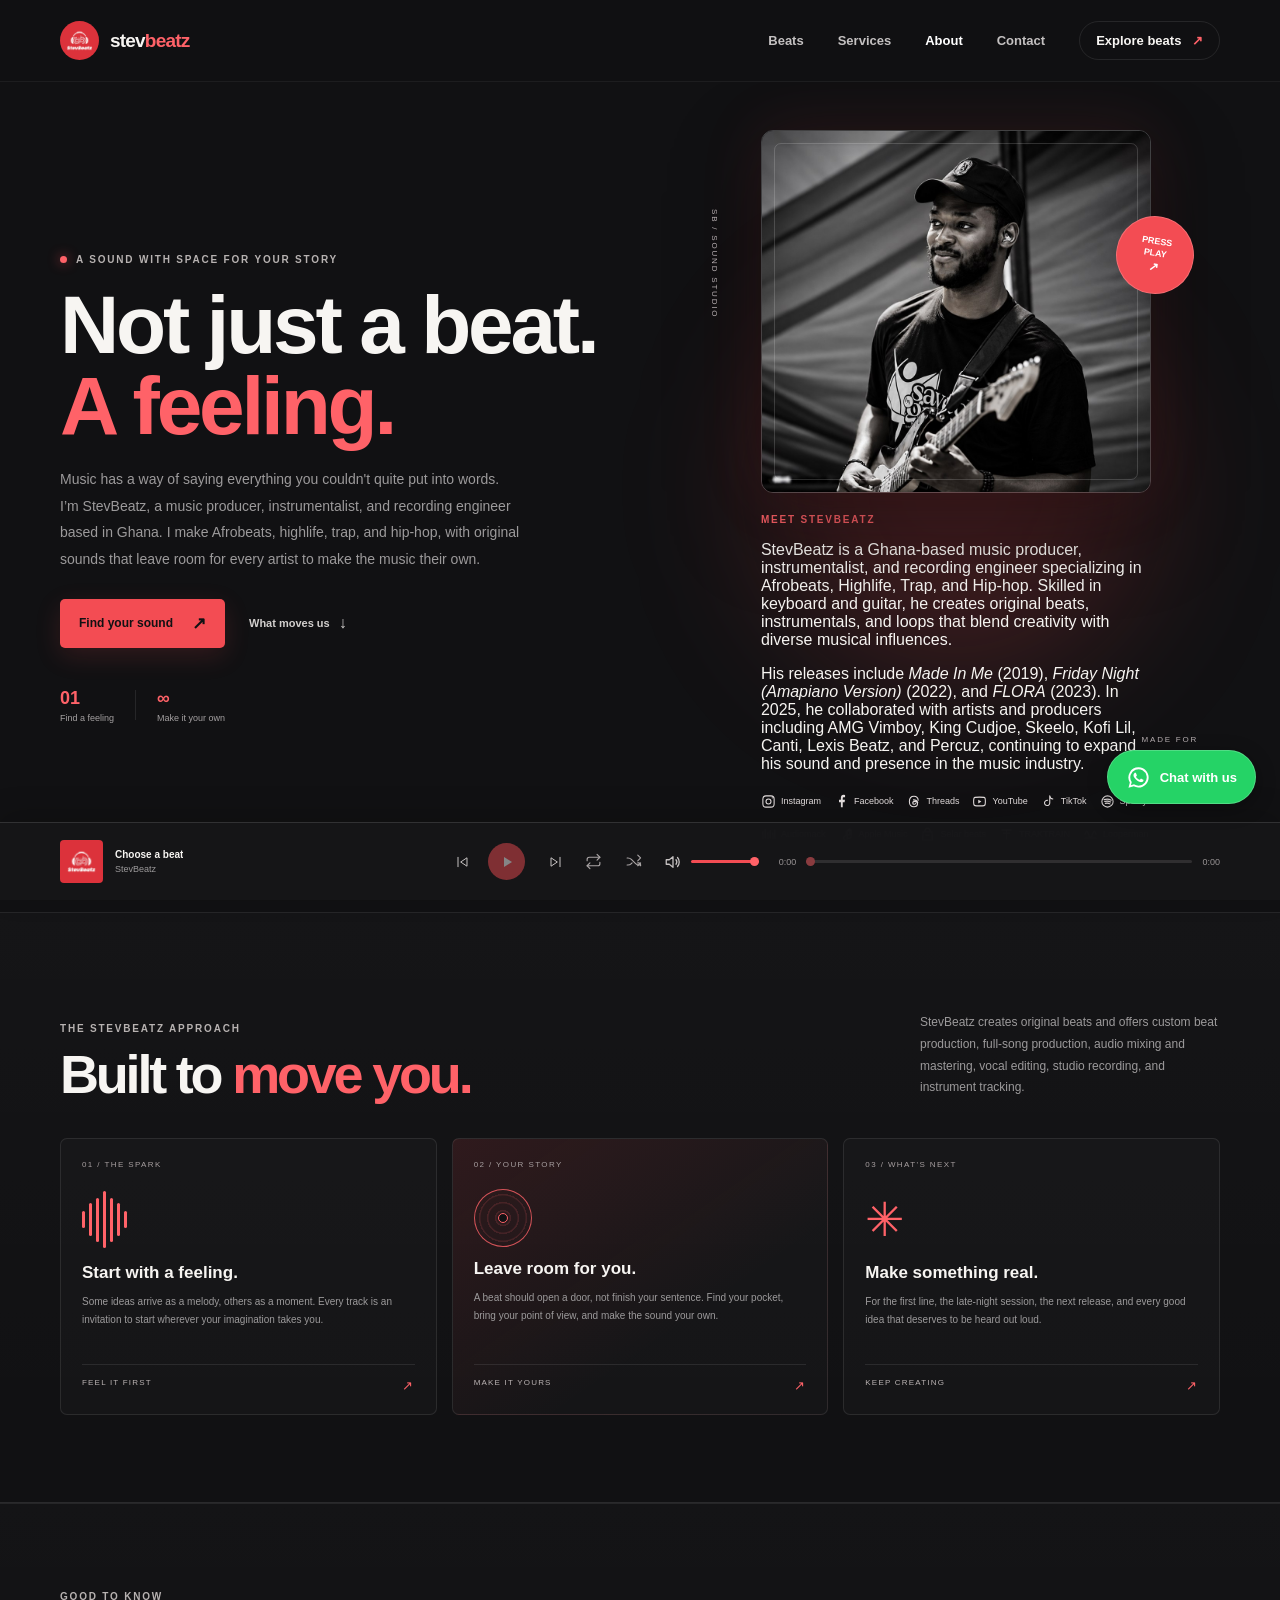
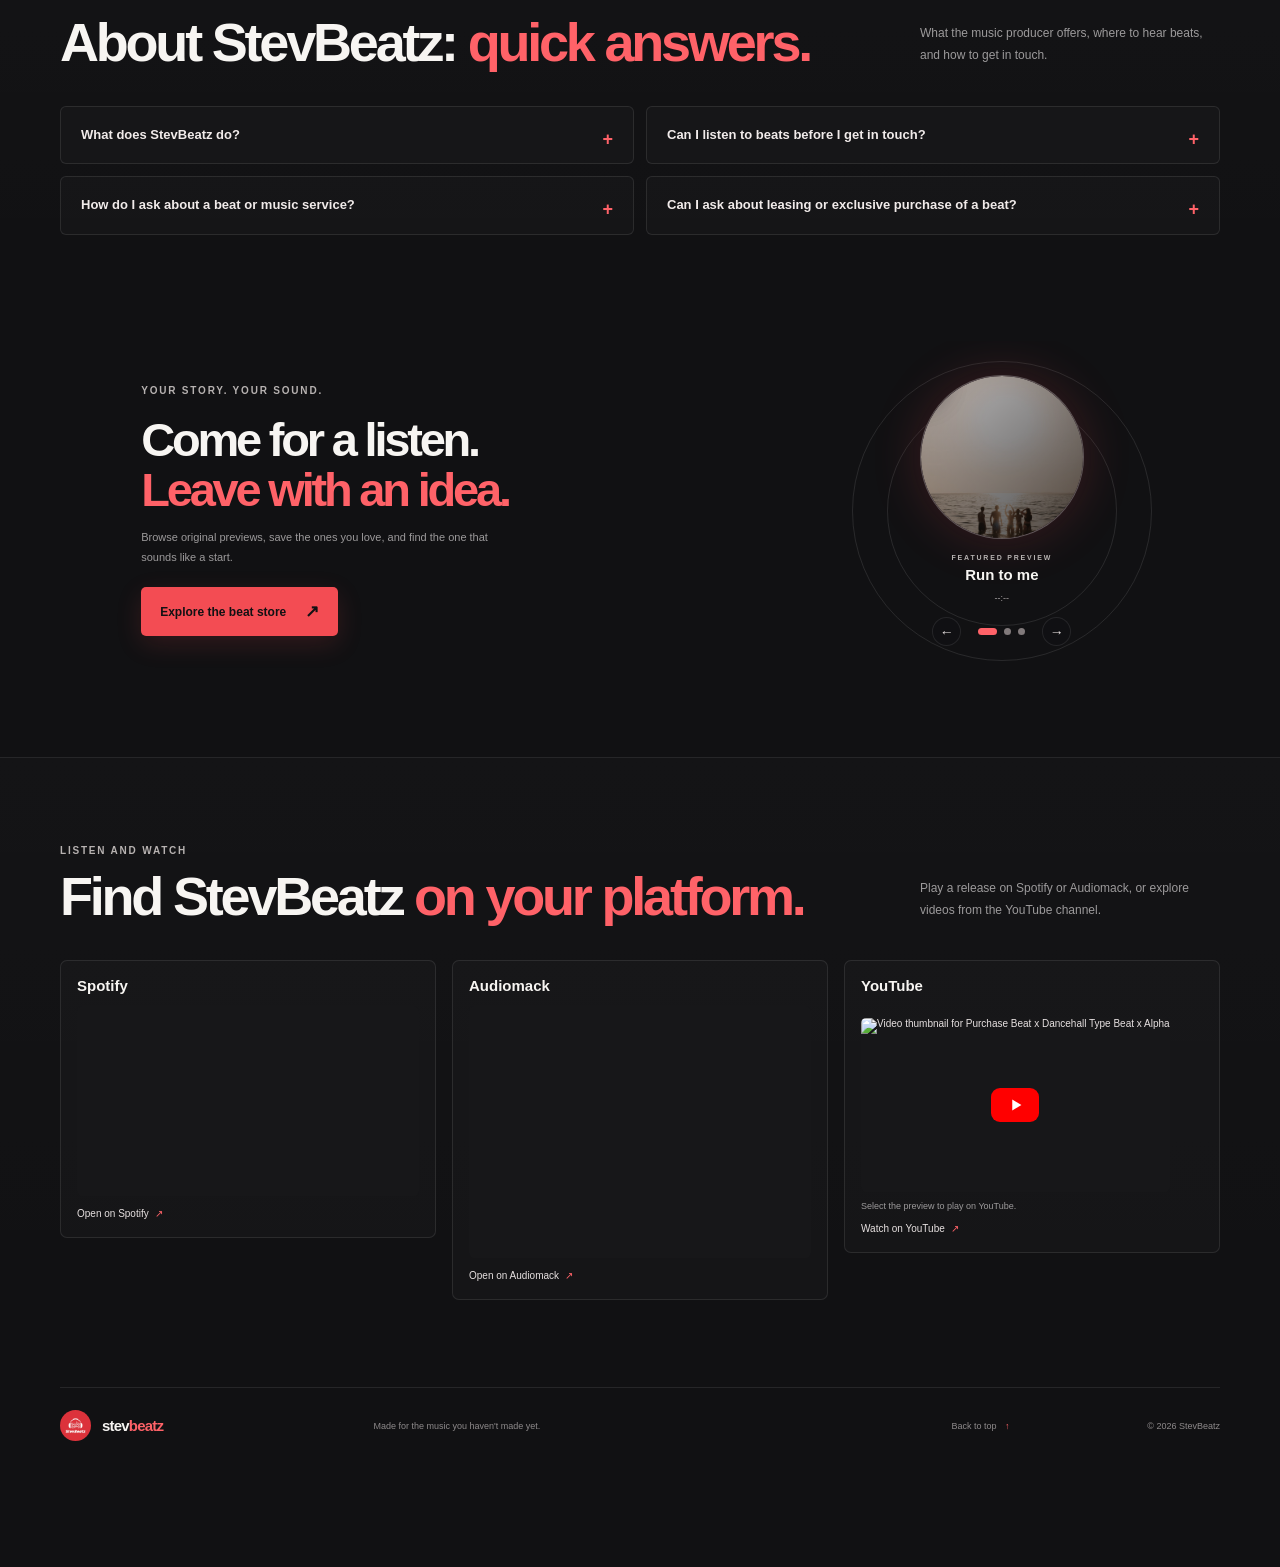
==== commit c34bbc1f: "update" ====
--- a/about.html
+++ b/about.html
@@ -1,26 +1,49 @@
 <!doctype html>
 <html lang="en">
-  <head>
-    <meta charset="utf-8">
-    <meta name="viewport" content="width=device-width, initial-scale=1">
-    <meta name="theme-color" content="#111113">
-    <meta name="robots" content="index,follow,max-image-preview:large">
-    <meta name="description" content="Meet StevBeatz, a Ghana-based music producer, instrumentalist, and recording engineer making Afrobeats, highlife, trap, and hip-hop.">
-    <meta property="og:type" content="website">
-    <meta property="og:site_name" content="StevBeatz">
-    <meta property="og:title" content="About StevBeatz | Music Producer &amp; Original Beats">
-    <meta property="og:description" content="Meet StevBeatz, a Ghana-based music producer, instrumentalist, and recording engineer making Afrobeats, highlife, trap, and hip-hop.">
-    <meta property="og:url" content="https://stevbeat.github.io/beats-market/about.html">
-    <meta property="og:image" content="https://stevbeat.github.io/beats-market/images/stevbeatz-cover.jpg">
-    <meta property="og:image:alt" content="StevBeatz artwork">
-    <meta name="twitter:card" content="summary_large_image">
-    <meta name="twitter:title" content="About StevBeatz | Music Producer &amp; Original Beats">
-    <meta name="twitter:description" content="Meet StevBeatz, a Ghana-based music producer, instrumentalist, and recording engineer making Afrobeats, highlife, trap, and hip-hop.">
-    <meta name="twitter:image" content="https://stevbeat.github.io/beats-market/images/stevbeatz-cover.jpg">
-    <meta name="twitter:image:alt" content="StevBeatz artwork">
-    <link rel="canonical" href="https://stevbeat.github.io/beats-market/about.html">
-    <title>About StevBeatz | Music Producer &amp; Original Beats</title>
-    <script type="application/ld+json">
+
+<head>
+  <!-- Google tag (gtag.js) -->
+  <script async src="https://www.googletagmanager.com/gtag/js?id=G-NRMWL4TQDX"></script>
+  <script>
+    window.dataLayer = window.dataLayer || [];
+    function gtag() { dataLayer.push(arguments); }
+    gtag('js', new Date());
+    gtag('config', 'G-NRMWL4TQDX');
+  </script>
+  <script>
+    window.dataLayer = window.dataLayer || [];
+    (function (w, d, s, l, i) {
+      w[l] = w[l] || []; w[l].push({
+        'gtm.start':
+          new Date().getTime(), event: 'gtm.js'
+      }); var f = d.getElementsByTagName(s)[0],
+        j = d.createElement(s), dl = l != 'dataLayer' ? '&l=' + l : ''; j.async = true; j.src =
+          'https://www.googletagmanager.com/gtm.js?id=' + i + dl; f.parentNode.insertBefore(j, f);
+    })(window, document, 'script', 'dataLayer', 'GTM-MFTWJ2RL');
+  </script>
+  <meta charset="utf-8">
+  <meta name="viewport" content="width=device-width, initial-scale=1">
+  <meta name="theme-color" content="#111113">
+  <meta name="robots" content="index,follow,max-image-preview:large">
+  <meta name="description"
+    content="Meet StevBeatz, a Ghana-based music producer, instrumentalist, and recording engineer making Afrobeats, highlife, trap, and hip-hop.">
+  <meta property="og:type" content="website">
+  <meta property="og:site_name" content="StevBeatz">
+  <meta property="og:title" content="About StevBeatz | Music Producer &amp; Original Beats">
+  <meta property="og:description"
+    content="Meet StevBeatz, a Ghana-based music producer, instrumentalist, and recording engineer making Afrobeats, highlife, trap, and hip-hop.">
+  <meta property="og:url" content="https://stevbeat.github.io/beats-market/about.html">
+  <meta property="og:image" content="https://stevbeat.github.io/beats-market/images/stevbeatz-cover.jpg">
+  <meta property="og:image:alt" content="StevBeatz artwork">
+  <meta name="twitter:card" content="summary_large_image">
+  <meta name="twitter:title" content="About StevBeatz | Music Producer &amp; Original Beats">
+  <meta name="twitter:description"
+    content="Meet StevBeatz, a Ghana-based music producer, instrumentalist, and recording engineer making Afrobeats, highlife, trap, and hip-hop.">
+  <meta name="twitter:image" content="https://stevbeat.github.io/beats-market/images/stevbeatz-cover.jpg">
+  <meta name="twitter:image:alt" content="StevBeatz artwork">
+  <link rel="canonical" href="https://stevbeat.github.io/beats-market/about.html">
+  <title>About StevBeatz | Music Producer &amp; Original Beats</title>
+  <script type="application/ld+json">
       {
         "@context": "https://schema.org",
         "@graph": [
@@ -101,205 +124,412 @@
         ]
       }
     </script>
-    <link rel="icon" href="images/stevbeatz-cover.jpg" type="image/jpeg">
-    <link rel="preload" href="images/stevbeatz-cover.jpg" as="image">
-    <link rel="stylesheet" href="css/styles.css?v=3">
-    <script src="js/app.js?v=2" defer></script>
-    <script src="js/player.js?v=2" defer></script>
-    <script src="js/listening-slideshow.js?v=1" defer></script>
-    <script src="js/beats.js?v=2" defer></script>
-    <script src="js/contact.js?v=2" defer></script>
-    <script src="js/navigation.js?v=2" defer></script>
-    <script src="js/whatsapp-chat.js?v=2" defer></script>
-  </head>
-  <body>
-    <a class="skip-link" href="#main-content">Skip to content</a>
-    <header class="site-header" id="top">
-      <a class="brand" href="index.html#home" aria-label="StevBeatz home"><img src="images/stevbeatz-cover.jpg" alt="" width="44" height="44"><span>stev<span class="brand-accent">beatz</span></span></a>
-      <button class="menu-toggle" type="button" aria-expanded="false" aria-controls="primary-nav" aria-label="Open navigation"><span></span><span></span></button>
-      <nav class="primary-nav" id="primary-nav" aria-label="Main navigation"><a href="beats.html">Beats</a><a href="index.html#services">Services</a><a href="about.html" aria-current="page">About</a><a href="contact-us.html">Contact</a><a class="nav-cta" href="beats.html">Explore beats <span aria-hidden="true">↗</span></a></nav>
-    </header>
-    <main id="main-content">
-      <section class="inner-hero page-width about-hero">
-        <div class="inner-hero-copy">
-          <p class="eyebrow"><span class="live-dot"></span> A sound with space for your story</p>
-          <h1>Not just a beat.<br><span>A feeling.</span></h1>
-          <p>Music has a way of saying everything you couldn't quite put into words. I’m StevBeatz, a music producer, instrumentalist, and recording engineer based in Ghana. I make Afrobeats, highlife, trap, and hip-hop, with original sounds that leave room for every artist to make the music their own.</p>
-          <div class="hero-actions"><a class="button button-primary" href="beats.html">Find your sound <span aria-hidden="true">↗</span></a><a class="text-link" href="#the-approach">What moves us <span aria-hidden="true">↓</span></a></div>
-          <div class="about-stat-row"><div><strong>01</strong><span>Find a feeling</span></div><i></i><div><strong>∞</strong><span>Make it your own</span></div></div>
-        </div>
-        <div class="inner-hero-visual">
-          <div class="visual-halo"></div>
-          <div class="about-portrait">
-            <div class="about-record"><img src="images/steve-portrait.jpg" alt="StevBeatz playing electric guitar during a performance" width="1000" height="932" fetchpriority="high" decoding="async"></div>
-            <div class="about-artist-bio">
-              <p class="eyebrow">Meet StevBeatz</p>
-              <p>StevBeatz is a Ghana-based music producer, instrumentalist, and recording engineer specializing in Afrobeats, Highlife, Trap, and Hip-hop. Skilled in keyboard and guitar, he creates original beats, instrumentals, and loops that blend creativity with diverse musical influences.</p>
-              <p>His releases include <em>Made In Me</em> (2019), <em>Friday Night (Amapiano Version)</em> (2022), and <em>FLORA</em> (2023). In 2025, he collaborated with artists and producers including AMG Vimboy, King Cudjoe, Skeelo, Kofi Lil, Canti, Lexis Beatz, and Percuz, continuing to expand his sound and presence in the music industry.</p>
-              <nav class="about-artist-links" aria-label="StevBeatz social and music profiles">
-                <a href="https://www.instagram.com/stevbeatz/" target="_blank" rel="noopener noreferrer"><svg viewBox="0 0 24 24" aria-hidden="true"><rect x="3" y="3" width="18" height="18" rx="5"></rect><circle cx="12" cy="12" r="4"></circle><circle cx="18" cy="6" r="1" class="icon-fill"></circle></svg>Instagram</a>
-                <a href="https://www.facebook.com/stevbeatz/" target="_blank" rel="noopener noreferrer"><svg viewBox="0 0 24 24" aria-hidden="true"><path d="M14 21v-8h3l.5-4H14V7c0-1.2.4-2 2-2h1.7V1.4A22 22 0 0 0 15.2 1C12.7 1 11 2.5 11 6v3H8v4h3v8z" class="icon-fill"></path></svg>Facebook</a>
-                <a href="https://www.threads.com/@stevbeatz" target="_blank" rel="noopener noreferrer"><svg viewBox="0 0 24 24" aria-hidden="true"><path d="M19.5 10.1c-.2-4.1-2.7-6.5-6.8-6.5-4.5 0-7.3 3.1-7.3 8.4s2.7 8.4 7.3 8.4c3.4 0 5.7-1.9 5.7-4.8 0-2.4-1.5-3.8-4.1-3.8-2.2 0-3.5 1-3.5 2.6 0 1.3.9 2.1 2.3 2.1 1.1 0 1.9-.5 2.4-1.5M12 9.4c3.6.1 5.8 1.5 6.8 4.1"></path></svg>Threads</a>
-                <a href="https://www.youtube.com/@stevbeatz" target="_blank" rel="noopener noreferrer"><svg viewBox="0 0 24 24" aria-hidden="true"><path d="M21 7.2a2.5 2.5 0 0 0-1.8-1.8C17.6 5 12 5 12 5s-5.6 0-7.2.4A2.5 2.5 0 0 0 3 7.2 26 26 0 0 0 2.6 12 26 26 0 0 0 3 16.8a2.5 2.5 0 0 0 1.8 1.8C6.4 19 12 19 12 19s5.6 0 7.2-.4a2.5 2.5 0 0 0 1.8-1.8 26 26 0 0 0 .4-4.8 26 26 0 0 0-.4-4.8Z"></path><path d="m10 15 5-3-5-3z" class="icon-fill"></path></svg>YouTube</a>
-                <a href="https://www.tiktok.com/@stevbeatz_" target="_blank" rel="noopener noreferrer"><svg viewBox="0 0 24 24" aria-hidden="true"><path d="M14 3v11.2a4.2 4.2 0 1 1-3.5-4.1M14 3c.4 3 2.2 4.8 5 5.1"></path></svg>TikTok</a>
-                <a href="https://open.spotify.com/artist/5awoBK5DsNhYryHlizEzrS" target="_blank" rel="noopener noreferrer"><svg viewBox="0 0 24 24" aria-hidden="true"><circle cx="12" cy="12" r="9"></circle><path d="M6.5 9c4.3-1.3 8.3-.9 11.5 1M7.5 12c3.5-1 6.9-.6 9.5.9M8.5 15c2.8-.7 5.3-.4 7.5.8"></path></svg>Spotify</a>
-                <a href="https://audiomack.com/stevbeatz" target="_blank" rel="noopener noreferrer"><svg viewBox="0 0 24 24" aria-hidden="true"><path d="M3 18V8m4 10V4m4 14V9m4 9V6m4 12v-8m3 8V5"></path></svg>Audiomack</a>
-                <a href="https://music.apple.com/us/artist/stevbeatz/1643493329" target="_blank" rel="noopener noreferrer"><svg viewBox="0 0 24 24" aria-hidden="true"><path d="M15 5v12.2a3.1 3.1 0 1 1-2-2.9V7l8-2v10.2a3.1 3.1 0 1 1-2-2.9V3z"></path></svg>Apple Music</a>
-                <a href="https://selar.co/m/Stevbeatz" target="_blank" rel="noopener noreferrer"><svg viewBox="0 0 24 24" aria-hidden="true"><path d="M5 8h14l1 13H4L5 8Zm3 0V6a4 4 0 0 1 8 0v2"></path><path d="M9 13h6"></path></svg>Selar beats</a>
-                <a href="https://traktrain.com/stevbeatz" target="_blank" rel="noopener noreferrer"><svg viewBox="0 0 24 24" aria-hidden="true"><path d="M5 5h14M12 5v15M7 10h10"></path></svg>TRAKTRAIN</a>
-                <a href="https://www.looperman.com/tracks?mid=3468412" target="_blank" rel="noopener noreferrer"><svg viewBox="0 0 24 24" aria-hidden="true"><path d="M3 12c2-7 4-7 6 0s4 7 6 0 4-7 6 0"></path><path d="M3 18h18"></path></svg>Looperman</a>
-              </nav>
-            </div>
+  <link rel="icon" href="images/stevbeatz-cover.jpg" type="image/jpeg">
+  <link rel="preload" href="images/stevbeatz-cover.jpg" as="image">
+  <link rel="stylesheet" href="css/styles.css?v=7">
+  <script src="js/app.js?v=2" defer></script>
+  <script src="js/player.js?v=5" defer></script>
+  <script src="js/listening-slideshow.js?v=1" defer></script>
+  <script src="js/beats.js?v=2" defer></script>
+  <script src="js/contact.js?v=2" defer></script>
+  <script src="js/navigation.js?v=2" defer></script>
+  <script src="js/whatsapp-chat.js?v=2" defer></script>
+</head>
+
+<body>
+  <noscript><iframe src="https://www.googletagmanager.com/ns.html?id=GTM-MFTWJ2RL" height="0" width="0"
+      style="display:none;visibility:hidden" title="Google Tag Manager"></iframe></noscript>
+  <a class="skip-link" href="#main-content">Skip to content</a>
+  <header class="site-header" id="top">
+    <a class="brand" href="index.html#home" aria-label="StevBeatz home"><img src="images/stevbeatz-cover.jpg" alt=""
+        width="44" height="44"><span>stev<span class="brand-accent">beatz</span></span></a>
+    <button class="menu-toggle" type="button" aria-expanded="false" aria-controls="primary-nav"
+      aria-label="Open navigation"><span></span><span></span></button>
+    <nav class="primary-nav" id="primary-nav" aria-label="Main navigation"><a href="beats.html">Beats</a><a
+        href="index.html#services">Services</a><a href="about.html" aria-current="page">About</a><a
+        href="contact-us.html">Contact</a><a class="nav-cta" href="beats.html">Explore beats <span
+          aria-hidden="true">↗</span></a></nav>
+  </header>
+  <main id="main-content">
+    <section class="inner-hero page-width about-hero">
+      <div class="inner-hero-copy">
+        <p class="eyebrow"><span class="live-dot"></span> A sound with space for your story</p>
+        <h1>Not just a beat.<br><span>A feeling.</span></h1>
+        <p>Music has a way of saying everything you couldn't quite put into words. I’m StevBeatz, a music producer,
+          instrumentalist, and recording engineer based in Ghana. I make Afrobeats, highlife, trap, and hip-hop, with
+          original sounds that leave room for every artist to make the music their own.</p>
+        <div class="hero-actions"><a class="button button-primary" href="beats.html">Find your sound <span
+              aria-hidden="true">↗</span></a><a class="text-link" href="#the-approach">What moves us <span
+              aria-hidden="true">↓</span></a></div>
+        <div class="about-stat-row">
+          <div><strong>01</strong><span>Find a feeling</span></div><i></i>
+          <div><strong>∞</strong><span>Make it your own</span></div>
+        </div>
+      </div>
+      <div class="inner-hero-visual">
+        <div class="visual-halo"></div>
+        <div class="about-portrait">
+          <div class="about-record"><img src="images/steve-portrait.jpg"
+              alt="StevBeatz playing electric guitar during a performance" width="1000" height="932"
+              fetchpriority="high" decoding="async"></div>
+          <div class="about-artist-bio">
+            <p class="eyebrow">Meet StevBeatz</p>
+            <p>StevBeatz is a Ghana-based music producer, instrumentalist, and recording engineer specializing in
+              Afrobeats, Highlife, Trap, and Hip-hop. Skilled in keyboard and guitar, he creates original beats,
+              instrumentals, and loops that blend creativity with diverse musical influences.</p>
+            <p>His releases include <em>Made In Me</em> (2019), <em>Friday Night (Amapiano Version)</em> (2022), and
+              <em>FLORA</em> (2023). In 2025, he collaborated with artists and producers including AMG Vimboy, King
+              Cudjoe, Skeelo, Kofi Lil, Canti, Lexis Beatz, and Percuz, continuing to expand his sound and presence in
+              the music industry.</p>
+            <nav class="about-artist-links" aria-label="StevBeatz social and music profiles">
+              <a href="https://www.instagram.com/stevbeatz/" target="_blank" rel="noopener noreferrer"><svg
+                  viewBox="0 0 24 24" aria-hidden="true">
+                  <rect x="3" y="3" width="18" height="18" rx="5"></rect>
+                  <circle cx="12" cy="12" r="4"></circle>
+                  <circle cx="18" cy="6" r="1" class="icon-fill"></circle>
+                </svg>Instagram</a>
+              <a href="https://www.facebook.com/stevbeatz/" target="_blank" rel="noopener noreferrer"><svg
+                  viewBox="0 0 24 24" aria-hidden="true">
+                  <path d="M14 21v-8h3l.5-4H14V7c0-1.2.4-2 2-2h1.7V1.4A22 22 0 0 0 15.2 1C12.7 1 11 2.5 11 6v3H8v4h3v8z"
+                    class="icon-fill"></path>
+                </svg>Facebook</a>
+              <a href="https://www.threads.com/@stevbeatz" target="_blank" rel="noopener noreferrer"><svg
+                  viewBox="0 0 24 24" aria-hidden="true">
+                  <path
+                    d="M19.5 10.1c-.2-4.1-2.7-6.5-6.8-6.5-4.5 0-7.3 3.1-7.3 8.4s2.7 8.4 7.3 8.4c3.4 0 5.7-1.9 5.7-4.8 0-2.4-1.5-3.8-4.1-3.8-2.2 0-3.5 1-3.5 2.6 0 1.3.9 2.1 2.3 2.1 1.1 0 1.9-.5 2.4-1.5M12 9.4c3.6.1 5.8 1.5 6.8 4.1">
+                  </path>
+                </svg>Threads</a>
+              <a href="https://www.youtube.com/@stevbeatz" target="_blank" rel="noopener noreferrer"><svg
+                  viewBox="0 0 24 24" aria-hidden="true">
+                  <path
+                    d="M21 7.2a2.5 2.5 0 0 0-1.8-1.8C17.6 5 12 5 12 5s-5.6 0-7.2.4A2.5 2.5 0 0 0 3 7.2 26 26 0 0 0 2.6 12 26 26 0 0 0 3 16.8a2.5 2.5 0 0 0 1.8 1.8C6.4 19 12 19 12 19s5.6 0 7.2-.4a2.5 2.5 0 0 0 1.8-1.8 26 26 0 0 0 .4-4.8 26 26 0 0 0-.4-4.8Z">
+                  </path>
+                  <path d="m10 15 5-3-5-3z" class="icon-fill"></path>
+                </svg>YouTube</a>
+              <a href="https://www.tiktok.com/@stevbeatz_" target="_blank" rel="noopener noreferrer"><svg
+                  viewBox="0 0 24 24" aria-hidden="true">
+                  <path d="M14 3v11.2a4.2 4.2 0 1 1-3.5-4.1M14 3c.4 3 2.2 4.8 5 5.1"></path>
+                </svg>TikTok</a>
+              <a href="https://open.spotify.com/artist/5awoBK5DsNhYryHlizEzrS" target="_blank"
+                rel="noopener noreferrer"><svg viewBox="0 0 24 24" aria-hidden="true">
+                  <circle cx="12" cy="12" r="9"></circle>
+                  <path d="M6.5 9c4.3-1.3 8.3-.9 11.5 1M7.5 12c3.5-1 6.9-.6 9.5.9M8.5 15c2.8-.7 5.3-.4 7.5.8"></path>
+                </svg>Spotify</a>
+              <a href="https://audiomack.com/stevbeatz" target="_blank" rel="noopener noreferrer"><svg
+                  viewBox="0 0 24 24" aria-hidden="true">
+                  <path d="M3 18V8m4 10V4m4 14V9m4 9V6m4 12v-8m3 8V5"></path>
+                </svg>Audiomack</a>
+              <a href="https://music.apple.com/us/artist/stevbeatz/1643493329" target="_blank"
+                rel="noopener noreferrer"><svg viewBox="0 0 24 24" aria-hidden="true">
+                  <path d="M15 5v12.2a3.1 3.1 0 1 1-2-2.9V7l8-2v10.2a3.1 3.1 0 1 1-2-2.9V3z"></path>
+                </svg>Apple Music</a>
+              <a href="https://selar.co/m/Stevbeatz" target="_blank" rel="noopener noreferrer"><svg viewBox="0 0 24 24"
+                  aria-hidden="true">
+                  <path d="M5 8h14l1 13H4L5 8Zm3 0V6a4 4 0 0 1 8 0v2"></path>
+                  <path d="M9 13h6"></path>
+                </svg>Selar beats</a>
+              <a href="https://traktrain.com/stevbeatz" target="_blank" rel="noopener noreferrer"><svg
+                  viewBox="0 0 24 24" aria-hidden="true">
+                  <path d="M5 5h14M12 5v15M7 10h10"></path>
+                </svg>TRAKTRAIN</a>
+              <a href="https://www.looperman.com/tracks?mid=3468412" target="_blank" rel="noopener noreferrer"><svg
+                  viewBox="0 0 24 24" aria-hidden="true">
+                  <path d="M3 12c2-7 4-7 6 0s4 7 6 0 4-7 6 0"></path>
+                  <path d="M3 18h18"></path>
+                </svg>Looperman</a>
+            </nav>
           </div>
-          <span class="visual-index">SB / SOUND STUDIO</span><span class="visual-stamp">PRESS<br>PLAY <b>↗</b></span><span class="visual-note">MADE FOR<br>WHAT'S NEXT</span>
-        </div>
-      </section>
-      <section class="manifesto-section section-pad" id="the-approach">
-        <div class="page-width">
-          <div class="section-heading"><div><p class="eyebrow">The StevBeatz approach</p><h2>Built to <span>move you.</span></h2></div><p class="section-intro">StevBeatz creates original beats and offers custom beat production, full-song production, audio mixing and mastering, vocal editing, studio recording, and instrument tracking.</p></div>
-          <div class="manifesto-grid">
-            <article class="manifesto-card"><span class="manifesto-index">01 / THE SPARK</span><span class="manifesto-symbol symbol-wave" aria-hidden="true"><i></i><i></i><i></i><i></i><i></i><i></i><i></i></span><h3>Start with a feeling.</h3><p>Some ideas arrive as a melody, others as a moment. Every track is an invitation to start wherever your imagination takes you.</p><span class="manifesto-detail">FEEL IT FIRST <span>↗</span></span></article>
-            <article class="manifesto-card manifesto-card-featured"><span class="manifesto-index">02 / YOUR STORY</span><span class="manifesto-symbol symbol-record" aria-hidden="true"><i></i></span><h3>Leave room for you.</h3><p>A beat should open a door, not finish your sentence. Find your pocket, bring your point of view, and make the sound your own.</p><span class="manifesto-detail">MAKE IT YOURS <span>↗</span></span></article>
-            <article class="manifesto-card"><span class="manifesto-index">03 / WHAT'S NEXT</span><span class="manifesto-symbol symbol-flare" aria-hidden="true">✳</span><h3>Make something real.</h3><p>For the first line, the late-night session, the next release, and every good idea that deserves to be heard out loud.</p><span class="manifesto-detail">KEEP CREATING <span>↗</span></span></article>
+        </div>
+        <span class="visual-index">SB / SOUND STUDIO</span><span class="visual-stamp">PRESS<br>PLAY <b>↗</b></span><span
+          class="visual-note">MADE FOR<br>WHAT'S NEXT</span>
+      </div>
+    </section>
+    <section class="manifesto-section section-pad" id="the-approach">
+      <div class="page-width">
+        <div class="section-heading">
+          <div>
+            <p class="eyebrow">The StevBeatz approach</p>
+            <h2>Built to <span>move you.</span></h2>
           </div>
-        </div>
-      </section>
-      <section class="faq-section section-pad" id="questions">
-        <div class="page-width">
-          <div class="section-heading">
-            <div>
-              <p class="eyebrow">Good to know</p>
-              <h2>About StevBeatz: <span>quick answers.</span></h2>
-            </div>
-            <p class="section-intro">What the music producer offers, where to hear beats, and how to get in touch.</p>
+          <p class="section-intro">StevBeatz creates original beats and offers custom beat production, full-song
+            production, audio mixing and mastering, vocal editing, studio recording, and instrument tracking.</p>
+        </div>
+        <div class="manifesto-grid">
+          <article class="manifesto-card"><span class="manifesto-index">01 / THE SPARK</span><span
+              class="manifesto-symbol symbol-wave"
+              aria-hidden="true"><i></i><i></i><i></i><i></i><i></i><i></i><i></i></span>
+            <h3>Start with a feeling.</h3>
+            <p>Some ideas arrive as a melody, others as a moment. Every track is an invitation to start wherever your
+              imagination takes you.</p><span class="manifesto-detail">FEEL IT FIRST <span>↗</span></span>
+          </article>
+          <article class="manifesto-card manifesto-card-featured"><span class="manifesto-index">02 / YOUR
+              STORY</span><span class="manifesto-symbol symbol-record" aria-hidden="true"><i></i></span>
+            <h3>Leave room for you.</h3>
+            <p>A beat should open a door, not finish your sentence. Find your pocket, bring your point of view, and make
+              the sound your own.</p><span class="manifesto-detail">MAKE IT YOURS <span>↗</span></span>
+          </article>
+          <article class="manifesto-card"><span class="manifesto-index">03 / WHAT'S NEXT</span><span
+              class="manifesto-symbol symbol-flare" aria-hidden="true">✳</span>
+            <h3>Make something real.</h3>
+            <p>For the first line, the late-night session, the next release, and every good idea that deserves to be
+              heard out loud.</p><span class="manifesto-detail">KEEP CREATING <span>↗</span></span>
+          </article>
+        </div>
+      </div>
+    </section>
+    <section class="faq-section section-pad" id="questions">
+      <div class="page-width">
+        <div class="section-heading">
+          <div>
+            <p class="eyebrow">Good to know</p>
+            <h2>About StevBeatz: <span>quick answers.</span></h2>
           </div>
-          <div class="faq-list">
-            <details class="faq-item">
-              <summary>What does StevBeatz do?</summary>
-              <p>StevBeatz is a Ghana-based music producer, instrumentalist, and recording engineer who plays keyboard and guitar and creates Afrobeats, highlife, trap, and hip-hop.</p>
-            </details>
-            <details class="faq-item">
-              <summary>Can I listen to beats before I get in touch?</summary>
-              <p>Yes. <a href="beats.html">Browse the original beat previews</a> and play the tracks before asking about a beat.</p>
-            </details>
-            <details class="faq-item">
-              <summary>How do I ask about a beat or music service?</summary>
-              <p>Use the <a href="contact-us.html">contact page</a> to choose a service, share your project details, and ask about availability or a specific beat.</p>
-            </details>
-            <details class="faq-item">
-              <summary>Can I ask about leasing or exclusive purchase of a beat?</summary>
-              <p>Yes. Browse the <a href="beats.html">beat store</a> and <a href="contact-us.html">get in touch</a> to ask about leasing or exclusive purchase options for a specific beat.</p>
-            </details>
-          </div>
-        </div>
-      </section>
-      <section class="listening-section page-width">
-        <div class="listening-card">
-          <div class="listening-copy">
-            <p class="eyebrow">Your story. Your sound.</p>
-            <h2>Come for a listen.<br><span>Leave with an idea.</span></h2>
-            <p>Browse original previews, save the ones you love, and find the one that sounds like a start.</p>
-            <a class="button button-primary" href="https://stevbeat.github.io/beats-market/beats.html">Explore the beat store <span aria-hidden="true">↗</span></a>
-          </div>
-          <div class="listening-art">
-            <span class="listening-orbit orbit-a" aria-hidden="true"></span>
-            <span class="listening-orbit orbit-b" aria-hidden="true"></span>
-            <div class="listening-slides" aria-label="Featured beat previews">
-              <article class="listening-slide beat-card" data-title="Run to me" data-src="audio/Run%20to%20me.mp3" aria-roledescription="slide" aria-label="1 of 3">
-                <div class="listening-slide-art beat-art">
-                  <img src="images/sunset-cover.jpg" alt="Friends enjoying an evening at the beach" loading="lazy" width="800" height="1200">
-                  <button class="card-play listening-play" type="button" aria-label="Play Run to me"><span class="play-icon" aria-hidden="true"></span></button>
-                </div>
-                <div class="listening-slide-info"><span class="eyebrow">FEATURED PREVIEW</span><h3>Run to me</h3><span class="track-length">--:--</span></div>
-              </article>
-              <article class="listening-slide beat-card" data-title="Move it" data-src="audio/Move%20it.mp3" aria-roledescription="slide" aria-label="2 of 3" hidden>
-                <div class="listening-slide-art beat-art art-blue art-photo art-move">
-                  <img src="images/city-cover.jpg" alt="City lights after dark" loading="lazy" width="1200" height="1200">
-                  <button class="card-play listening-play" type="button" aria-label="Play Move it"><span class="play-icon" aria-hidden="true"></span></button>
-                </div>
-                <div class="listening-slide-info"><span class="eyebrow">FEATURED PREVIEW</span><h3>Move it</h3><span class="track-length">--:--</span></div>
-              </article>
-              <article class="listening-slide beat-card" data-title="Blue" data-src="audio/Blue.mp3" aria-roledescription="slide" aria-label="3 of 3" hidden>
-                <div class="listening-slide-art beat-art art-photo">
-                  <img src="images/boat-cover.jpg" alt="A boat resting on a quiet lake" loading="lazy" width="800" height="1200">
-                  <button class="card-play listening-play" type="button" aria-label="Play Blue"><span class="play-icon" aria-hidden="true"></span></button>
-                </div>
-                <div class="listening-slide-info"><span class="eyebrow">FEATURED PREVIEW</span><h3>Blue</h3><span class="track-length">--:--</span></div>
-              </article>
-            </div>
-            <div class="listening-controls" role="group" aria-label="Beat slideshow controls">
-              <button class="listening-step" type="button" data-slide-step="-1" aria-label="Previous beat">←</button>
-              <div class="listening-pagination" role="group" aria-label="Choose a beat">
-                <button class="listening-dot is-active" type="button" data-slide-to="0" aria-label="Show beat 1" aria-pressed="true"></button>
-                <button class="listening-dot" type="button" data-slide-to="1" aria-label="Show beat 2" aria-pressed="false"></button>
-                <button class="listening-dot" type="button" data-slide-to="2" aria-label="Show beat 3" aria-pressed="false"></button>
+          <p class="section-intro">What the music producer offers, where to hear beats, and how to get in touch.</p>
+        </div>
+        <div class="faq-list">
+          <details class="faq-item">
+            <summary>What does StevBeatz do?</summary>
+            <p>StevBeatz is a Ghana-based music producer, instrumentalist, and recording engineer who plays keyboard and
+              guitar and creates Afrobeats, highlife, trap, and hip-hop.</p>
+          </details>
+          <details class="faq-item">
+            <summary>Can I listen to beats before I get in touch?</summary>
+            <p>Yes. <a href="beats.html">Browse the original beat previews</a> and play the tracks before asking about a
+              beat.</p>
+          </details>
+          <details class="faq-item">
+            <summary>How do I ask about a beat or music service?</summary>
+            <p>Use the <a href="contact-us.html">contact page</a> to choose a service, share your project details, and
+              ask about availability or a specific beat.</p>
+          </details>
+          <details class="faq-item">
+            <summary>Can I ask about leasing or exclusive purchase of a beat?</summary>
+            <p>Yes. Browse the <a href="beats.html">beat store</a> and <a href="contact-us.html">get in touch</a> to ask
+              about leasing or exclusive purchase options for a specific beat.</p>
+          </details>
+        </div>
+      </div>
+    </section>
+    <section class="listening-section page-width">
+      <div class="listening-card">
+        <div class="listening-copy">
+          <p class="eyebrow">Your story. Your sound.</p>
+          <h2>Come for a listen.<br><span>Leave with an idea.</span></h2>
+          <p>Browse original previews, save the ones you love, and find the one that sounds like a start.</p>
+          <a class="button button-primary" href="https://stevbeat.github.io/beats-market/beats.html">Explore the beat
+            store <span aria-hidden="true">↗</span></a>
+        </div>
+        <div class="listening-art">
+          <span class="listening-orbit orbit-a" aria-hidden="true"></span>
+          <span class="listening-orbit orbit-b" aria-hidden="true"></span>
+          <div class="listening-slides" aria-label="Featured beat previews">
+            <article class="listening-slide beat-card" data-title="Run to me" data-src="audio/Run%20to%20me.mp3"
+              aria-roledescription="slide" aria-label="1 of 3">
+              <div class="listening-slide-art beat-art">
+                <img src="images/sunset-cover.jpg" alt="Friends enjoying an evening at the beach" loading="lazy"
+                  width="800" height="1200">
+                <button class="card-play listening-play" type="button" aria-label="Play Run to me"><span
+                    class="play-icon" aria-hidden="true"></span></button>
               </div>
-              <button class="listening-step" type="button" data-slide-step="1" aria-label="Next beat">→</button>
-            </div>
-          </div>
-        </div>
-      </section>
-      <section class="platform-previews section-pad" id="platform-previews">
-        <div class="page-width">
-          <div class="section-heading">
-            <div>
-              <p class="eyebrow">Listen and watch</p>
-              <h2>Find StevBeatz <span>on your platform.</span></h2>
-            </div>
-            <p class="section-intro">Play a release on Spotify or Audiomack, or explore videos from the YouTube channel.</p>
-          </div>
-          <div class="platform-preview-grid">
-            <article class="platform-preview">
-              <h3>Spotify</h3>
-              <iframe
-                src="https://open.spotify.com/embed/track/2U8C4IwPNpL5AlMFbhLFJS?theme=0"
-                title="Friday Night (Amapiano Version) by StevBeatz on Spotify"
-                loading="lazy"
-                allow="autoplay; clipboard-write; encrypted-media; fullscreen; picture-in-picture"
-                referrerpolicy="strict-origin-when-cross-origin"></iframe>
-              <a href="https://open.spotify.com/track/2U8C4IwPNpL5AlMFbhLFJS" target="_blank" rel="noopener noreferrer">Open on Spotify <span aria-hidden="true">↗</span></a>
+              <div class="listening-slide-info"><span class="eyebrow">FEATURED PREVIEW</span>
+                <h3>Run to me</h3><span class="track-length">--:--</span>
+              </div>
             </article>
-            <article class="platform-preview">
-              <h3>Audiomack</h3>
-              <iframe
-                src="https://audiomack.com/embed/stevbeatz/song/friday-night-amapiano-version-1"
-                title="Friday Night (Amapiano Version) by StevBeatz on Audiomack"
-                loading="lazy"
-                allow="autoplay; encrypted-media"
-                referrerpolicy="strict-origin-when-cross-origin"></iframe>
-              <a href="https://audiomack.com/stevbeatz/song/friday-night-amapiano-version-1" target="_blank" rel="noopener noreferrer">Open on Audiomack <span aria-hidden="true">↗</span></a>
+            <article class="listening-slide beat-card" data-title="Move it" data-src="audio/Move%20it.mp3"
+              aria-roledescription="slide" aria-label="2 of 3" hidden>
+              <div class="listening-slide-art beat-art art-blue art-photo art-move">
+                <img src="images/city-cover.jpg" alt="City lights after dark" loading="lazy" width="1200" height="1200">
+                <button class="card-play listening-play" type="button" aria-label="Play Move it"><span class="play-icon"
+                    aria-hidden="true"></span></button>
+              </div>
+              <div class="listening-slide-info"><span class="eyebrow">FEATURED PREVIEW</span>
+                <h3>Move it</h3><span class="track-length">--:--</span>
+              </div>
             </article>
-            <article class="platform-preview platform-preview-video">
-              <h3>YouTube</h3>
-              <a class="youtube-preview" href="https://www.youtube.com/watch?v=V5Kf3bspM1c" target="_blank" rel="noopener noreferrer" aria-label="Watch Purchase Beat x Dancehall Type Beat x Alpha by Stevbeatz on YouTube">
-                <img src="https://i.ytimg.com/vi/V5Kf3bspM1c/hqdefault.jpg" alt="Video thumbnail for Purchase Beat x Dancehall Type Beat x Alpha" loading="lazy" width="480" height="360">
-                <span class="youtube-preview-play" aria-hidden="true"><svg viewBox="0 0 24 24"><path d="m9 6 10 6-10 6z"></path></svg></span>
-              </a>
-              <p class="youtube-preview-note">Select the preview to play on YouTube.</p>
-              <a href="https://www.youtube.com/watch?v=V5Kf3bspM1c" target="_blank" rel="noopener noreferrer">Watch on YouTube <span aria-hidden="true">↗</span></a>
+            <article class="listening-slide beat-card" data-title="Blue" data-src="audio/Blue.mp3"
+              aria-roledescription="slide" aria-label="3 of 3" hidden>
+              <div class="listening-slide-art beat-art art-photo">
+                <img src="images/boat-cover.jpg" alt="A boat resting on a quiet lake" loading="lazy" width="800"
+                  height="1200">
+                <button class="card-play listening-play" type="button" aria-label="Play Blue"><span class="play-icon"
+                    aria-hidden="true"></span></button>
+              </div>
+              <div class="listening-slide-info"><span class="eyebrow">FEATURED PREVIEW</span>
+                <h3>Blue</h3><span class="track-length">--:--</span>
+              </div>
             </article>
           </div>
-        </div>
-      </section>
-    </main>
-    <footer class="site-footer page-width"><a class="brand footer-brand" href="index.html#home"><img src="images/stevbeatz-cover.jpg" alt="" loading="lazy" width="44" height="44"><span>stev<span class="brand-accent">beatz</span></span></a><p>Made for the music you haven't made yet.</p><a class="back-to-top" href="#top">Back to top <span aria-hidden="true">↑</span></a><span class="copyright">© <span id="current-year"></span> StevBeatz</span></footer>
-    <section class="wa-popup" id="wa-popup" role="dialog" aria-labelledby="wa-popup-title" hidden>
-      <header class="wa-popup-header"><div><p class="eyebrow">StevBeatz on WhatsApp</p><h2 id="wa-popup-title">Let’s talk music.</h2></div><button class="wa-popup-close" type="button" aria-label="Close WhatsApp chat options">×</button></header>
-      <div class="wa-business-status"><span class="wa-status-dot"></span><span id="wa-status-text">Checking business hours...</span></div>
-      <p class="wa-hours-note">Daily, 8:00 AM–6:00 PM Ghana time. This is the usual reply schedule, not live availability.</p>
-      <div class="wa-quick-messages" aria-label="Choose what you’d like to discuss">
-        <button class="wa-quick-message" type="button" data-message-type="beat_inquiry" data-message="I'd like to ask about one of your beats.">Ask about a beat <span aria-hidden="true">↗</span></button>
-        <button class="wa-quick-message" type="button" data-message-type="custom_production" data-message="I'm interested in custom music production.">Custom production <span aria-hidden="true">↗</span></button>
-        <button class="wa-quick-message" type="button" data-message-type="mixing_mastering" data-message="I'd like to ask about mixing and mastering.">Mixing &amp; mastering <span aria-hidden="true">↗</span></button>
-        <button class="wa-quick-message" type="button" data-message-type="general_inquiry" data-message="I have a question about your music services.">Something else <span aria-hidden="true">↗</span></button>
+          <div class="listening-controls" role="group" aria-label="Beat slideshow controls">
+            <button class="listening-step" type="button" data-slide-step="-1" aria-label="Previous beat">←</button>
+            <div class="listening-pagination" role="group" aria-label="Choose a beat">
+              <button class="listening-dot is-active" type="button" data-slide-to="0" aria-label="Show beat 1"
+                aria-pressed="true"></button>
+              <button class="listening-dot" type="button" data-slide-to="1" aria-label="Show beat 2"
+                aria-pressed="false"></button>
+              <button class="listening-dot" type="button" data-slide-to="2" aria-label="Show beat 3"
+                aria-pressed="false"></button>
+            </div>
+            <button class="listening-step" type="button" data-slide-step="1" aria-label="Next beat">→</button>
+          </div>
+        </div>
       </div>
     </section>
-    <a id="whatsapp-chat" class="whatsapp-chat" href="https://wa.me/233501483350?text=Hi%20StevBeatz!%20I%27m%20interested%20in%20your%20beats%20or%20music%20production%20services.%20Could%20you%20tell%20me%20more%3F" target="_blank" rel="noopener noreferrer" aria-label="Chat with StevBeatz on WhatsApp" aria-controls="wa-popup" aria-expanded="false"><svg xmlns="http://www.w3.org/2000/svg" viewBox="0 0 32 32" width="28" height="28" fill="currentColor" aria-hidden="true"><path d="M16.02 3a12.9 12.9 0 0 0-11.1 19.47L3.2 29l6.7-1.76A12.9 12.9 0 1 0 16.02 3Zm0 23.4a10.48 10.48 0 0 1-5.34-1.46l-.38-.22-3.98 1.05 1.06-3.88-.25-.4A10.5 10.5 0 1 1 16.02 26.4Zm5.76-7.87c-.32-.16-1.87-.92-2.16-1.02-.29-.11-.5-.16-.71.16-.21.32-.81 1.02-.99 1.23-.18.21-.37.24-.69.08-.32-.16-1.34-.49-2.55-1.57-.94-.84-1.58-1.87-1.77-2.19-.18-.32-.02-.49.14-.65.15-.15.32-.37.48-.55.16-.18.21-.32.32-.53.1-.21.05-.4-.03-.56-.08-.16-.71-1.72-.97-2.35-.25-.61-.52-.53-.71-.54h-.61c-.21 0-.55.08-.84.4-.29.32-1.1 1.08-1.1 2.64s1.13 3.06 1.29 3.27c.16.21 2.23 3.4 5.39 4.76.75.32 1.33.52 1.79.67.75.24 1.43.21 1.97.13.6-.09 1.87-.76 2.13-1.5.26-.73.26-1.36.18-1.5-.08-.13-.29-.21-.61-.37Z"/></svg><span>Chat with us</span></a>
-    <div class="audio-player" id="audio-player" aria-label="Audio player">
-      <audio id="audio-element" preload="none"></audio><div class="player-track"><button class="player-cover-button" id="open-full-player" type="button" aria-label="View full beat and artwork" disabled><img id="player-cover" src="images/stevbeatz-cover.jpg" alt="" width="48" height="48"><span aria-hidden="true">↗</span></button><div class="player-track-copy"><strong id="player-title">Choose a beat</strong><span>StevBeatz</span></div></div>
-      <div class="player-controls"><button class="player-skip" id="previous-track" type="button" aria-label="Previous beat"><svg viewBox="0 0 24 24" aria-hidden="true"><path d="M6 5v14M19 6l-9 6 9 6z"></path></svg></button><button class="player-play" id="player-play" type="button" aria-label="Play" disabled><span class="play-icon" aria-hidden="true"></span></button><button class="player-skip" id="next-track" type="button" aria-label="Next beat"><svg viewBox="0 0 24 24" aria-hidden="true"><path d="M18 5v14M5 6l9 6-9 6z"></path></svg></button></div>
-      <div class="player-progress"><span id="current-time">0:00</span><input id="seek-bar" type="range" min="0" max="100" value="0" aria-label="Track progress" disabled><span id="duration-time">0:00</span></div><p class="player-status" id="player-status" role="status" aria-live="polite">Pick a preview to start listening.</p>
+    <section class="platform-previews section-pad" id="platform-previews">
+      <div class="page-width">
+        <div class="section-heading">
+          <div>
+            <p class="eyebrow">Listen and watch</p>
+            <h2>Find StevBeatz <span>on your platform.</span></h2>
+          </div>
+          <p class="section-intro">Play a release on Spotify or Audiomack, or explore videos from the YouTube channel.
+          </p>
+        </div>
+        <div class="platform-preview-grid">
+          <article class="platform-preview">
+            <h3>Spotify</h3>
+            <iframe src="https://open.spotify.com/embed/track/2U8C4IwPNpL5AlMFbhLFJS?theme=0"
+              title="Friday Night (Amapiano Version) by StevBeatz on Spotify" loading="lazy"
+              allow="autoplay; clipboard-write; encrypted-media; fullscreen; picture-in-picture"
+              referrerpolicy="strict-origin-when-cross-origin"></iframe>
+            <a href="https://open.spotify.com/track/2U8C4IwPNpL5AlMFbhLFJS" target="_blank"
+              rel="noopener noreferrer">Open on Spotify <span aria-hidden="true">↗</span></a>
+          </article>
+          <article class="platform-preview">
+            <h3>Audiomack</h3>
+            <iframe src="https://audiomack.com/embed/stevbeatz/song/friday-night-amapiano-version-1"
+              title="Friday Night (Amapiano Version) by StevBeatz on Audiomack" loading="lazy"
+              allow="autoplay; encrypted-media" referrerpolicy="strict-origin-when-cross-origin"></iframe>
+            <a href="https://audiomack.com/stevbeatz/song/friday-night-amapiano-version-1" target="_blank"
+              rel="noopener noreferrer">Open on Audiomack <span aria-hidden="true">↗</span></a>
+          </article>
+          <article class="platform-preview platform-preview-video">
+            <h3>YouTube</h3>
+            <a class="youtube-preview" href="https://www.youtube.com/watch?v=V5Kf3bspM1c" target="_blank"
+              rel="noopener noreferrer"
+              aria-label="Watch Purchase Beat x Dancehall Type Beat x Alpha by Stevbeatz on YouTube">
+              <img src="https://i.ytimg.com/vi/V5Kf3bspM1c/hqdefault.jpg"
+                alt="Video thumbnail for Purchase Beat x Dancehall Type Beat x Alpha" loading="lazy" width="480"
+                height="360">
+              <span class="youtube-preview-play" aria-hidden="true"><svg viewBox="0 0 24 24">
+                  <path d="m9 6 10 6-10 6z"></path>
+                </svg></span>
+            </a>
+            <p class="youtube-preview-note">Select the preview to play on YouTube.</p>
+            <a href="https://www.youtube.com/watch?v=V5Kf3bspM1c" target="_blank" rel="noopener noreferrer">Watch on
+              YouTube <span aria-hidden="true">↗</span></a>
+          </article>
+        </div>
+      </div>
+    </section>
+  </main>
+  <footer class="site-footer page-width"><a class="brand footer-brand" href="index.html#home"><img
+        src="images/stevbeatz-cover.jpg" alt="" loading="lazy" width="44" height="44"><span>stev<span
+          class="brand-accent">beatz</span></span></a>
+    <p>Made for the music you haven't made yet.</p><a class="back-to-top" href="#top">Back to top <span
+        aria-hidden="true">↑</span></a><span class="copyright">© <span id="current-year"></span> StevBeatz</span>
+  </footer>
+  <section class="wa-popup" id="wa-popup" role="dialog" aria-labelledby="wa-popup-title" hidden>
+    <header class="wa-popup-header">
+      <div>
+        <p class="eyebrow">StevBeatz on WhatsApp</p>
+        <h2 id="wa-popup-title">Let’s talk music.</h2>
+      </div><button class="wa-popup-close" type="button" aria-label="Close WhatsApp chat options">×</button>
+    </header>
+    <div class="wa-business-status"><span class="wa-status-dot"></span><span id="wa-status-text">Checking business
+        hours...</span></div>
+    <p class="wa-hours-note">Daily, 8:00 AM–6:00 PM Ghana time. This is the usual reply schedule, not live availability.
+    </p>
+    <div class="wa-quick-messages" aria-label="Choose what you’d like to discuss">
+      <button class="wa-quick-message" type="button" data-message-type="beat_inquiry"
+        data-message="I'd like to ask about one of your beats.">Ask about a beat <span
+          aria-hidden="true">↗</span></button>
+      <button class="wa-quick-message" type="button" data-message-type="custom_production"
+        data-message="I'm interested in custom music production.">Custom production <span
+          aria-hidden="true">↗</span></button>
+      <button class="wa-quick-message" type="button" data-message-type="mixing_mastering"
+        data-message="I'd like to ask about mixing and mastering.">Mixing &amp; mastering <span
+          aria-hidden="true">↗</span></button>
+      <button class="wa-quick-message" type="button" data-message-type="general_inquiry"
+        data-message="I have a question about your music services.">Something else <span
+          aria-hidden="true">↗</span></button>
     </div>
-    <dialog class="now-playing" id="now-playing" aria-labelledby="expanded-title"><div class="now-playing-panel"><button class="now-playing-close" id="close-full-player" type="button" aria-label="Close full player">×</button><div class="now-playing-art"><img id="expanded-cover" src="images/stevbeatz-cover.jpg" alt="" width="700" height="700"></div><div class="now-playing-details"><p class="eyebrow"><span class="live-dot"></span> Now playing</p><h2 id="expanded-title">Choose a beat</h2><p>StevBeatz original preview</p><div class="expanded-progress"><span id="expanded-current-time">0:00</span><input id="expanded-seek-bar" type="range" min="0" max="100" value="0" aria-label="Track progress" disabled><span id="expanded-duration-time">0:00</span></div><div class="player-controls expanded-controls"><button class="player-skip" id="expanded-previous-track" type="button" aria-label="Previous beat"><svg viewBox="0 0 24 24" aria-hidden="true"><path d="M6 5v14M19 6l-9 6 9 6z"></path></svg></button><button class="player-play" id="expanded-player-play" type="button" aria-label="Play" disabled><span class="play-icon" aria-hidden="true"></span></button><button class="player-skip" id="expanded-next-track" type="button" aria-label="Next beat"><svg viewBox="0 0 24 24" aria-hidden="true"><path d="M18 5v14M5 6l9 6-9 6z"></path></svg></button></div></div></div></dialog>
-  </body>
+  </section>
+  <a id="whatsapp-chat" class="whatsapp-chat"
+    href="https://wa.me/233501483350?text=Hi%20StevBeatz!%20I%27m%20interested%20in%20your%20beats%20or%20music%20production%20services.%20Could%20you%20tell%20me%20more%3F"
+    target="_blank" rel="noopener noreferrer" aria-label="Chat with StevBeatz on WhatsApp" aria-controls="wa-popup"
+    aria-expanded="false"><svg xmlns="http://www.w3.org/2000/svg" viewBox="0 0 32 32" width="28" height="28"
+      fill="currentColor" aria-hidden="true">
+      <path
+        d="M16.02 3a12.9 12.9 0 0 0-11.1 19.47L3.2 29l6.7-1.76A12.9 12.9 0 1 0 16.02 3Zm0 23.4a10.48 10.48 0 0 1-5.34-1.46l-.38-.22-3.98 1.05 1.06-3.88-.25-.4A10.5 10.5 0 1 1 16.02 26.4Zm5.76-7.87c-.32-.16-1.87-.92-2.16-1.02-.29-.11-.5-.16-.71.16-.21.32-.81 1.02-.99 1.23-.18.21-.37.24-.69.08-.32-.16-1.34-.49-2.55-1.57-.94-.84-1.58-1.87-1.77-2.19-.18-.32-.02-.49.14-.65.15-.15.32-.37.48-.55.16-.18.21-.32.32-.53.1-.21.05-.4-.03-.56-.08-.16-.71-1.72-.97-2.35-.25-.61-.52-.53-.71-.54h-.61c-.21 0-.55.08-.84.4-.29.32-1.1 1.08-1.1 2.64s1.13 3.06 1.29 3.27c.16.21 2.23 3.4 5.39 4.76.75.32 1.33.52 1.79.67.75.24 1.43.21 1.97.13.6-.09 1.87-.76 2.13-1.5.26-.73.26-1.36.18-1.5-.08-.13-.29-.21-.61-.37Z" />
+    </svg><span>Chat with us</span></a>
+  <div class="audio-player" id="audio-player" aria-label="Audio player">
+    <audio id="audio-element" preload="none"></audio>
+    <div class="player-track"><button class="player-cover-button" id="open-full-player" type="button"
+        aria-label="View full beat and artwork" disabled><img id="player-cover" src="images/stevbeatz-cover.jpg" alt=""
+          width="48" height="48"><span aria-hidden="true">↗</span></button>
+      <div class="player-track-copy"><strong id="player-title">Choose a beat</strong><span>StevBeatz</span></div>
+    </div>
+    <div class="player-controls"><button class="player-skip" id="previous-track" type="button"
+        aria-label="Previous beat"><svg viewBox="0 0 24 24" aria-hidden="true">
+          <path d="M6 5v14M19 6l-9 6 9 6z"></path>
+        </svg></button><button class="player-play" id="player-play" type="button" aria-label="Play" disabled><span
+          class="play-icon" aria-hidden="true"></span></button><button class="player-skip" id="next-track" type="button"
+        aria-label="Next beat"><svg viewBox="0 0 24 24" aria-hidden="true">
+          <path d="M18 5v14M5 6l9 6-9 6z"></path>
+        </svg></button><button class="player-mode-button" id="repeat-track" type="button"
+        aria-label="Repeat current track" aria-pressed="false" title="Repeat track: off"><svg viewBox="0 0 24 24"
+        aria-hidden="true"><path d="M17 2l4 4-4 4"></path><path d="M3 11V9a3 3 0 0 1 3-3h15M7 22l-4-4 4-4"></path><path
+        d="M21 13v2a3 3 0 0 1-3 3H3"></path></svg></button><button class="player-mode-button" id="shuffle-tracks"
+        type="button" aria-label="Shuffle tracks" aria-pressed="false" title="Shuffle: off"><svg viewBox="0 0 24 24"
+        aria-hidden="true"><path d="M18 14h1a3 3 0 0 1 3 3v1"></path><path d="m18 18 4-4"></path><path
+        d="M3 7h1a7 7 0 0 1 5 2l6 6a7 7 0 0 0 5 2h2m-4-14 4 4-4 4"></path><path d="M3 17h1a7 7 0 0 0 5-2l1-1"></path>
+        </svg></button><div class="volume-control"><button class="volume-toggle" id="volume-toggle" type="button"
+        aria-label="Mute audio" aria-pressed="false"><svg viewBox="0 0 24 24" aria-hidden="true">
+          <path d="M3 9v6h4l5 4V5L7 9H3Z"></path>
+          <path class="volume-wave" d="M16 9a5 5 0 0 1 0 6m2-9a9 9 0 0 1 0 12"></path>
+          <path class="volume-muted-mark" d="m16 9 5 6m0-6-5 6"></path>
+        </svg></button><input id="volume-range" type="range" min="0" max="1" step="0.01" value="1"
+        aria-label="Volume"></div></div>
+    <div class="player-progress"><span id="current-time">0:00</span><input id="seek-bar" type="range" min="0" max="100"
+        value="0" aria-label="Track progress" disabled><span id="duration-time">0:00</span></div>
+    <p class="player-status" id="player-status" role="status" aria-live="polite">Pick a preview to start listening.</p>
+  </div>
+  <dialog class="now-playing" id="now-playing" aria-labelledby="expanded-title">
+    <div class="now-playing-panel"><button class="now-playing-close" id="close-full-player" type="button"
+        aria-label="Close full player">×</button>
+      <div class="now-playing-art"><img id="expanded-cover" src="images/stevbeatz-cover.jpg" alt="" width="700"
+          height="700"></div>
+      <div class="now-playing-details">
+        <p class="eyebrow"><span class="live-dot"></span> Now playing</p>
+        <h2 id="expanded-title">Choose a beat</h2>
+        <p>StevBeatz original preview</p>
+        <div class="expanded-progress"><span id="expanded-current-time">0:00</span><input id="expanded-seek-bar"
+            type="range" min="0" max="100" value="0" aria-label="Track progress" disabled><span
+            id="expanded-duration-time">0:00</span></div>
+        <div class="player-controls expanded-controls"><button class="player-skip" id="expanded-previous-track"
+            type="button" aria-label="Previous beat"><svg viewBox="0 0 24 24" aria-hidden="true">
+              <path d="M6 5v14M19 6l-9 6 9 6z"></path>
+            </svg></button><button class="player-play" id="expanded-player-play" type="button" aria-label="Play"
+            disabled><span class="play-icon" aria-hidden="true"></span></button><button class="player-skip"
+            id="expanded-next-track" type="button" aria-label="Next beat"><svg viewBox="0 0 24 24" aria-hidden="true">
+              <path d="M18 5v14M5 6l9 6-9 6z"></path>
+            </svg></button><button class="player-mode-button" id="expanded-repeat-track" type="button"
+              aria-label="Repeat current track" aria-pressed="false" title="Repeat track: off"><svg viewBox="0 0 24 24"
+              aria-hidden="true"><path d="M17 2l4 4-4 4"></path><path d="M3 11V9a3 3 0 0 1 3-3h15M7 22l-4-4 4-4"></path><path
+              d="M21 13v2a3 3 0 0 1-3 3H3"></path></svg></button><button class="player-mode-button"
+              id="expanded-shuffle-tracks" type="button" aria-label="Shuffle tracks" aria-pressed="false" title="Shuffle: off">
+              <svg viewBox="0 0 24 24" aria-hidden="true"><path d="M18 14h1a3 3 0 0 1 3 3v1"></path><path d="m18 18 4-4"></path>
+              <path d="M3 7h1a7 7 0 0 1 5 2l6 6a7 7 0 0 0 5 2h2m-4-14 4 4-4 4"></path><path d="M3 17h1a7 7 0 0 0 5-2l1-1"></path>
+              </svg></button><div class="volume-control"><button class="volume-toggle" id="expanded-volume-toggle"
+              type="button" aria-label="Mute audio" aria-pressed="false"><svg viewBox="0 0 24 24" aria-hidden="true">
+                <path d="M3 9v6h4l5 4V5L7 9H3Z"></path>
+                <path class="volume-wave" d="M16 9a5 5 0 0 1 0 6m2-9a9 9 0 0 1 0 12"></path>
+                <path class="volume-muted-mark" d="m16 9 5 6m0-6-5 6"></path>
+              </svg></button><input id="expanded-volume-range" type="range" min="0" max="1" step="0.01"
+              value="1" aria-label="Volume"></div></div>
+      </div>
+    </div>
+  </dialog>
+</body>
+
 </html>
--- a/css/styles.css
+++ b/css/styles.css
@@ -321,6 +321,14 @@
 .store-card .beat-info { padding: 13px 3px 11px; }
 .store-card .beat-info h3 { font-size: 15px; }
 .store-card .beat-info p { font-size: 9px; }
+.beat-guide-grid { display: grid; grid-template-columns: repeat(3,minmax(0,1fr)); gap: 14px; }
+.beat-guide-item { padding: 20px; border: 1px solid var(--line); border-radius: 6px; background: rgba(255,255,255,.018); }
+.beat-guide-item h3 { margin: 0 0 12px; color: #f1ebea; font-size: 15px; line-height: 1.5; }
+.beat-guide-item p, .beat-guide-note { color: var(--muted); font-size: 11px; line-height: 1.8; }
+.beat-guide-item p { margin: 0 0 16px; }
+.beat-guide-item a, .beat-guide-note a { color: #fff; text-decoration: underline; text-decoration-color: var(--accent-bright); text-underline-offset: 3px; }
+.beat-guide-item a span { color: var(--accent-bright); }
+.beat-guide-note { margin: 18px 0 0; text-align: center; }
 .license-link { display: flex; align-items: center; justify-content: space-between; padding: 10px 3px 0; border-top: 1px solid var(--line); color: #ddd5d5; font-size: 9px; transition: color .2s; }
 .license-link span { color: var(--accent-bright); font-size: 14px; }
 .license-link:hover { color: var(--accent-bright); }
@@ -420,7 +428,7 @@
   .inquiry-form { padding: 20px; }
 }
 
-.audio-player { position: fixed; z-index: 30; right: 0; bottom: 0; left: 0; display: grid; grid-template-columns: minmax(160px, 1fr) 150px minmax(200px, 1.2fr); align-items: center; gap: 24px; min-height: 78px; padding: 10px max(32px, calc((100% - var(--page-width)) / 2)); border-top: 1px solid rgba(255,255,255,.12); background: rgba(22,22,24,.97); box-shadow: 0 -7px 30px rgba(0,0,0,.18); backdrop-filter: blur(18px); }
+.audio-player { position: fixed; z-index: 30; right: 0; bottom: 0; left: 0; display: grid; grid-template-columns: minmax(140px, 1fr) minmax(225px, auto) minmax(180px, 1.2fr); align-items: center; gap: 20px; min-height: 78px; padding: 10px max(32px, calc((100% - var(--page-width)) / 2)); border-top: 1px solid rgba(255,255,255,.12); background: rgba(22,22,24,.97); box-shadow: 0 -7px 30px rgba(0,0,0,.18); backdrop-filter: blur(18px); }
 .player-track { display: flex; min-width: 0; align-items: center; gap: 12px; }
 .player-cover-button { position: relative; display: block; width: 43px; height: 43px; flex: 0 0 auto; overflow: hidden; padding: 0; border: 0; border-radius: 4px; background: none; cursor: zoom-in; }
 .player-cover-button img { display: block; width: 100%; height: 100%; object-fit: cover; }
@@ -431,6 +439,20 @@
 .player-track-copy span { color: var(--muted); font-size: 9px; }
 .player-controls { display: flex; align-items: center; justify-content: center; gap: 17px; }
 .player-controls button { display: grid; flex: 0 0 auto; place-items: center; border: 0; background: none; cursor: pointer; }
+.volume-control { display: flex; align-items: center; gap: 6px; }
+.volume-toggle { width: 23px; height: 23px; padding: 2px; color: #c6c2c2; }
+.volume-toggle:hover { color: var(--accent-bright); }
+.volume-toggle svg { width: 18px; height: 18px; fill: none; stroke: currentColor; stroke-linecap: round; stroke-linejoin: round; stroke-width: 1.7; }
+.volume-muted-mark { display: none; }
+.volume-toggle.is-muted .volume-wave { display: none; }
+.volume-toggle.is-muted .volume-muted-mark { display: block; }
+.volume-control input { width: 68px; height: 3px; margin: 0; border-radius: 3px; outline: none; background: linear-gradient(to right, var(--accent) 0%, var(--accent) var(--volume-level, 100%), #4a4749 var(--volume-level, 100%), #4a4749 100%); appearance: none; cursor: pointer; }
+.volume-control input::-webkit-slider-thumb { width: 9px; height: 9px; border: 0; border-radius: 50%; background: var(--accent-bright); appearance: none; }
+.volume-control input::-moz-range-thumb { width: 9px; height: 9px; border: 0; border-radius: 50%; background: var(--accent-bright); }
+.player-mode-button { width: 23px; height: 23px; padding: 3px; color: #aaa5a6; transition: color .2s,background .2s; }
+.player-mode-button svg { width: 17px; height: 17px; fill: none; stroke: currentColor; stroke-linecap: round; stroke-linejoin: round; stroke-width: 1.6; }
+.player-mode-button:hover, .player-mode-button.is-active { color: var(--accent-bright); }
+.player-mode-button.is-active { border-radius: 50%; background: rgba(243,76,83,.12); }
 .player-skip { width: 23px; height: 23px; color: #c6c2c2; }
 .player-skip:hover { color: var(--accent-bright); }
 .player-skip svg { width: 16px; height: 16px; fill: none; stroke: currentColor; stroke-linecap: round; stroke-linejoin: round; stroke-width: 1.5; }
@@ -458,10 +480,12 @@
 .expanded-progress input:disabled { cursor: default; opacity: .5; }
 .expanded-progress input::-webkit-slider-thumb { width: 11px; height: 11px; border: 0; border-radius: 50%; background: var(--accent-bright); appearance: none; }
 .expanded-progress input::-moz-range-thumb { width: 11px; height: 11px; border: 0; border-radius: 50%; background: var(--accent-bright); }
-.expanded-controls { justify-content: flex-start; gap: 22px; margin-top: 23px; }
+.expanded-controls { justify-content: flex-start; gap: 17px; margin-top: 23px; }
 .expanded-controls .player-skip { width: 32px; height: 32px; }
 .expanded-controls .player-skip svg { width: 20px; height: 20px; }
 .expanded-controls .player-play { width: 48px; height: 48px; }
+.expanded-controls .volume-control { margin-left: 4px; }
+.expanded-controls .volume-control input { width: 92px; }
 :focus-visible { outline: 2px solid #ff7b80; outline-offset: 3px; }
 .whatsapp-chat { position: fixed; z-index: 40; right: 24px; bottom: 96px; display: inline-flex; min-height: 54px; align-items: center; justify-content: center; gap: 9px; padding: 12px 18px; border: 1px solid rgba(255,255,255,.2); border-radius: 999px; background: #25d366; box-shadow: 0 5px 20px rgba(0,0,0,.32); color: #fff; font-size: 13px; font-weight: 700; text-decoration: none; transition: background-color .2s; }
 .whatsapp-chat:hover { background: #1ebe5d; }
@@ -489,6 +513,7 @@
   .orbit-two { width: min(440px,100%); }
   .art-sticker { right: -2px; }
   .beat-grid { grid-template-columns: repeat(2, minmax(0, 1fr)); gap: 24px 18px; }
+  .beat-guide-grid { grid-template-columns: repeat(2,minmax(0,1fr)); }
   .beat-art { aspect-ratio: 1.35; }
   .services-grid { grid-template-columns: repeat(2,minmax(0,1fr)); }
   .faq-list { grid-template-columns: 1fr; }
@@ -601,6 +626,7 @@
   .filter-tabs { width: 100%; }
   .filter-button { min-height: 34px; padding-inline: 11px; }
   .beat-grid { gap: 19px 12px; }
+  .beat-guide-grid { grid-template-columns: 1fr; }
   .beat-art { aspect-ratio: .94; }
   .beat-info { align-items: flex-start; padding-top: 10px; }
   .beat-info h3 { font-size: 12px; }
@@ -627,7 +653,11 @@
   .player-cover-button { width: 37px; height: 37px; }
   .player-track-copy strong { max-width: 170px; font-size: 9px; }
   .player-track-copy span { font-size: 8px; }
-  .player-controls { gap: 11px; }
+  .player-controls { gap: 6px; }
+  .volume-control { gap: 4px; }
+  .volume-control input { width: 42px; }
+  .player-mode-button { width: 20px; height: 22px; padding: 2px; }
+  .player-mode-button svg { width: 16px; height: 16px; }
   .player-play { width: 34px; height: 34px; }
   .player-progress { grid-column: 1 / -1; gap: 8px; }
   .now-playing { width: calc(100vw - 24px); max-height: calc(100dvh - 24px); border-radius: 12px; }
@@ -641,6 +671,10 @@
 }
 
 @media (max-width: 480px) {
+  .audio-player { grid-template-columns: minmax(0,1fr); gap: 7px; min-height: 128px; }
+  .player-track { grid-column: 1; }
+  .audio-player > .player-controls { grid-column: 1; justify-content: space-between; }
+  .audio-player > .player-progress { grid-column: 1; }
   .whatsapp-chat { width: 54px; min-height: 54px; padding: 13px; }
   .whatsapp-chat span { display: none; }
 }
